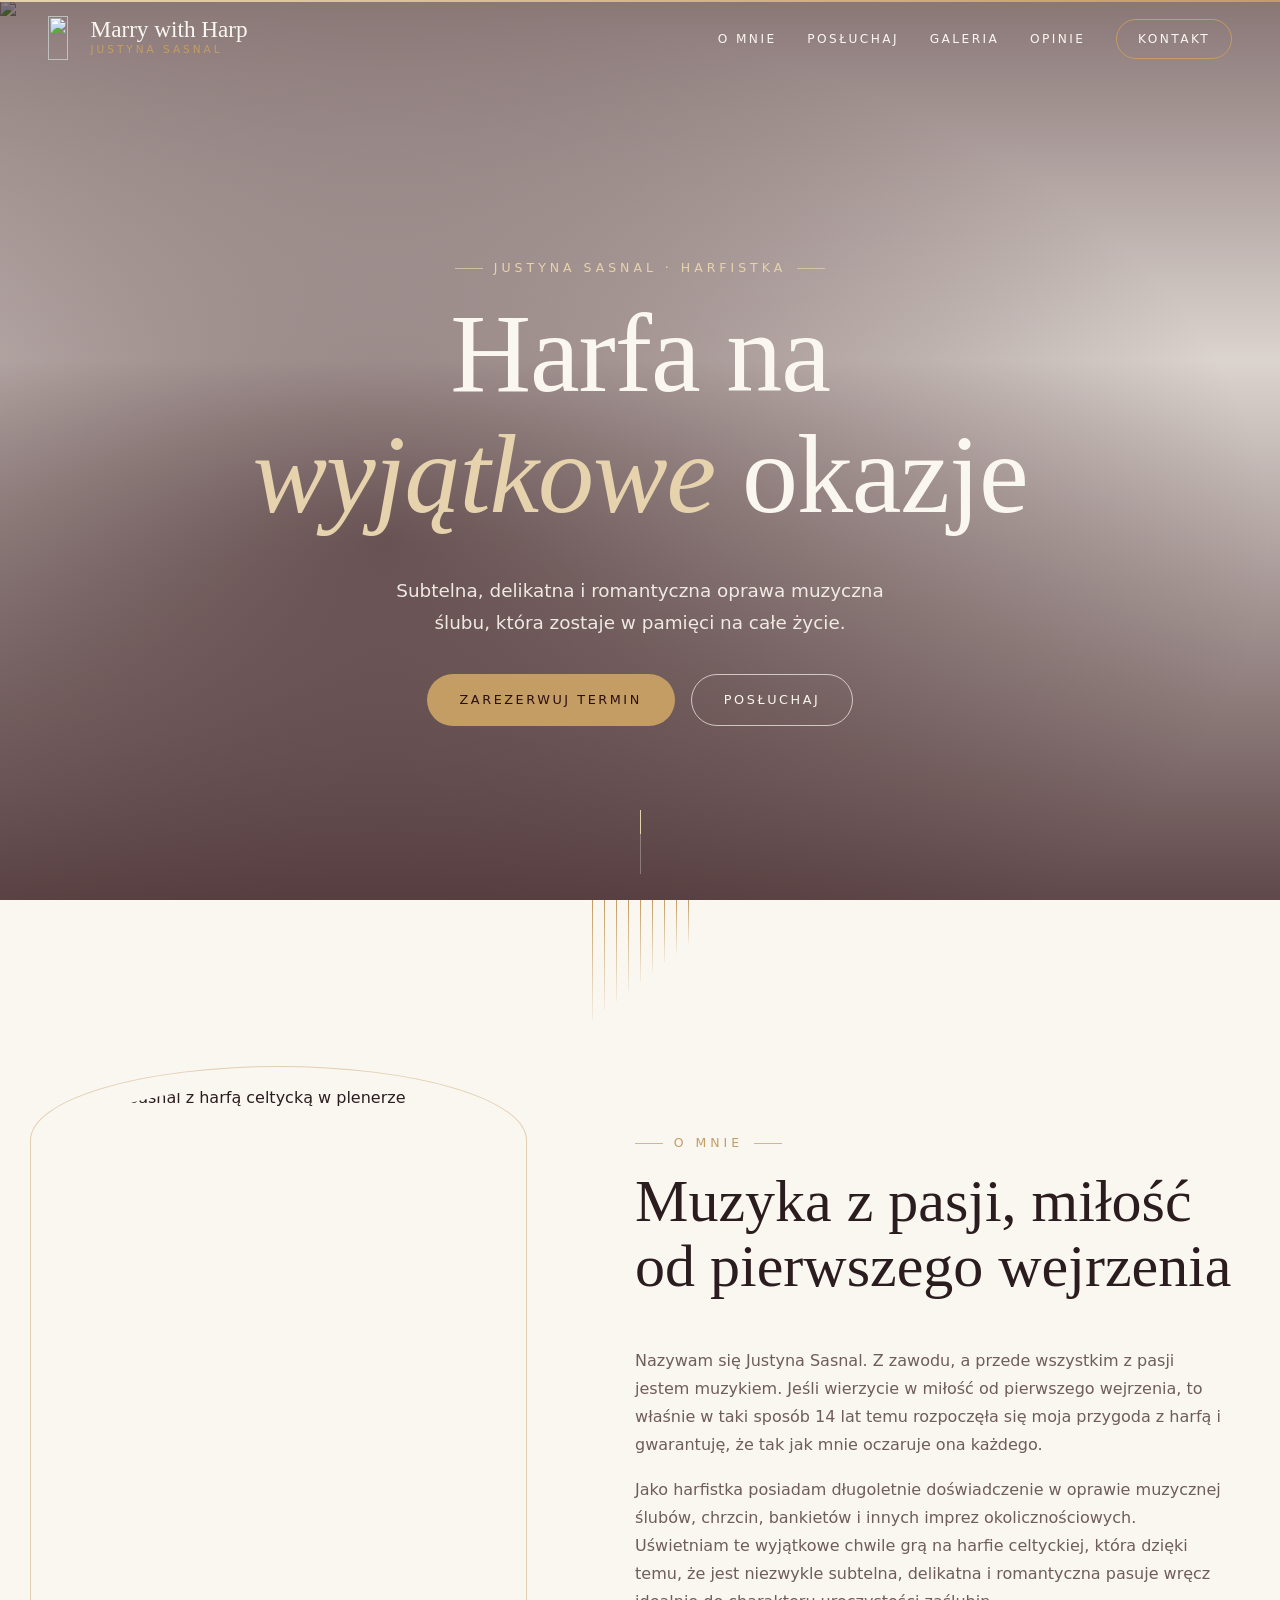
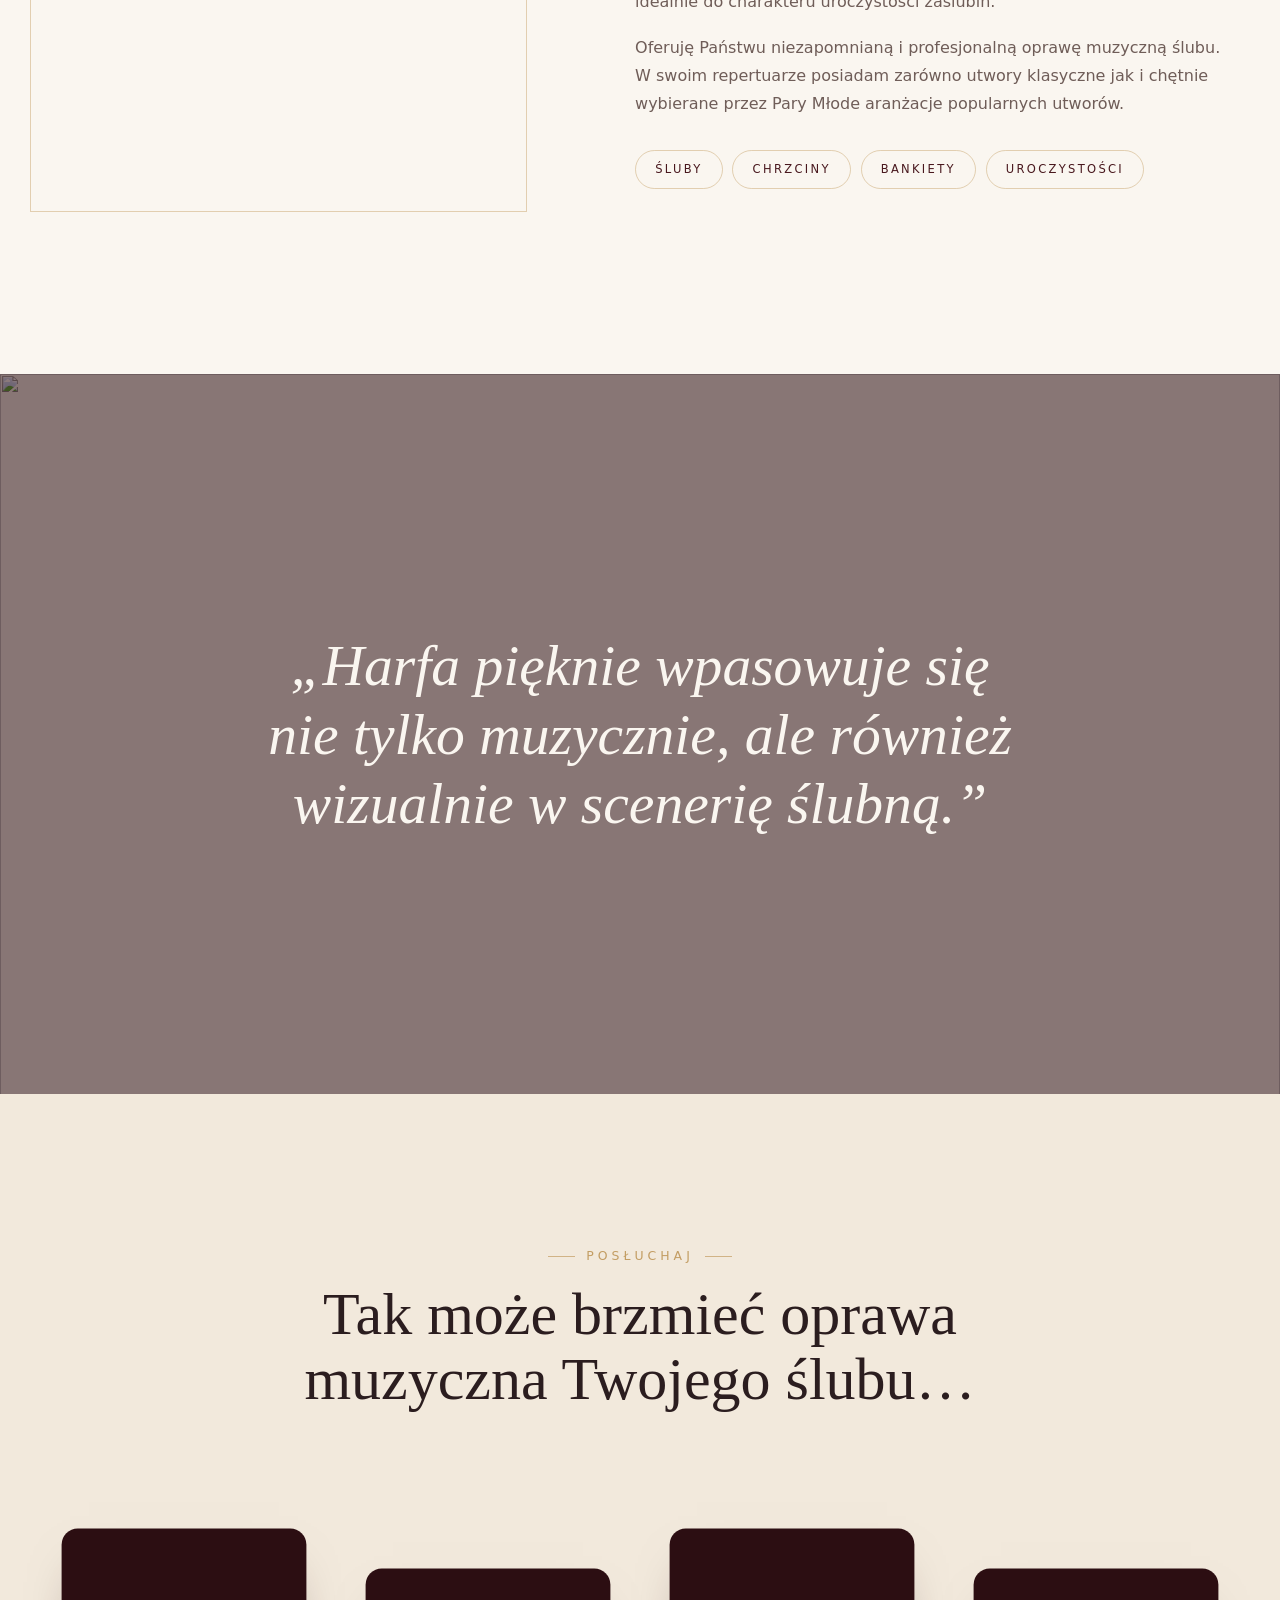
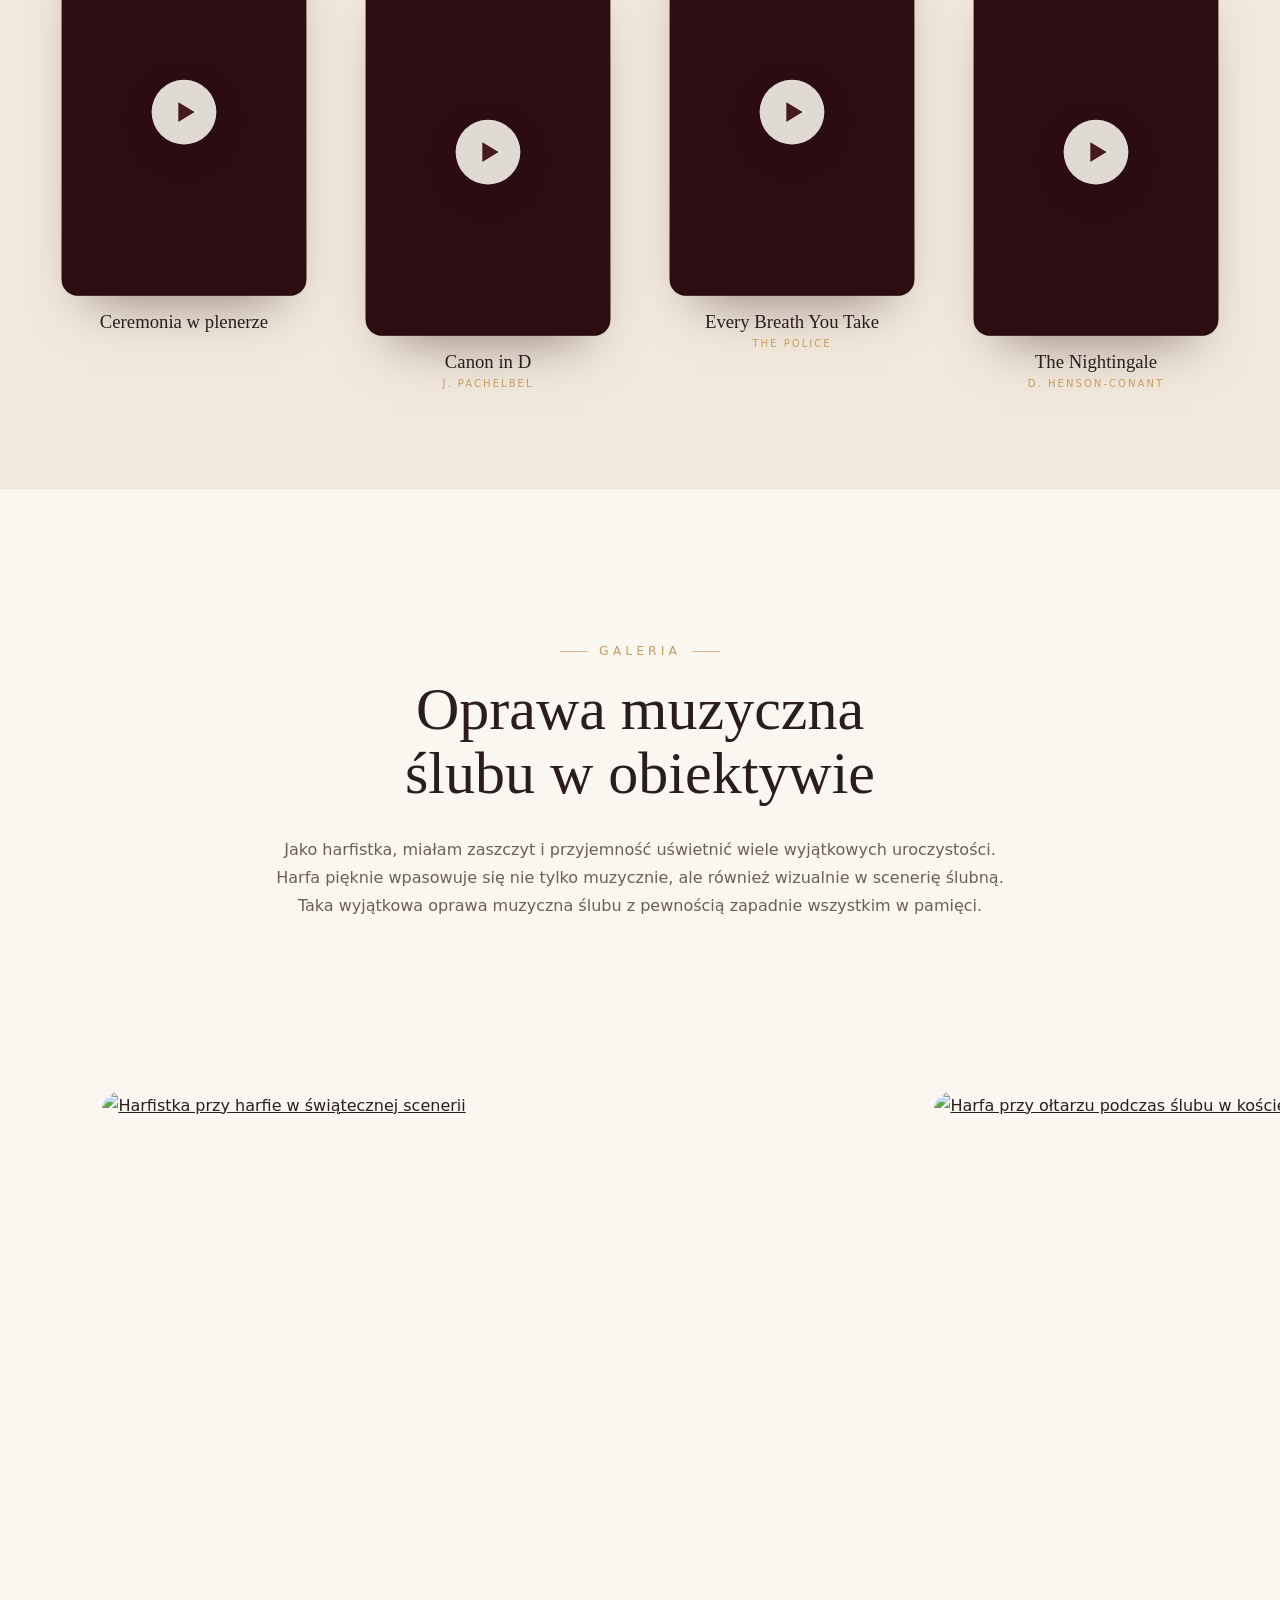
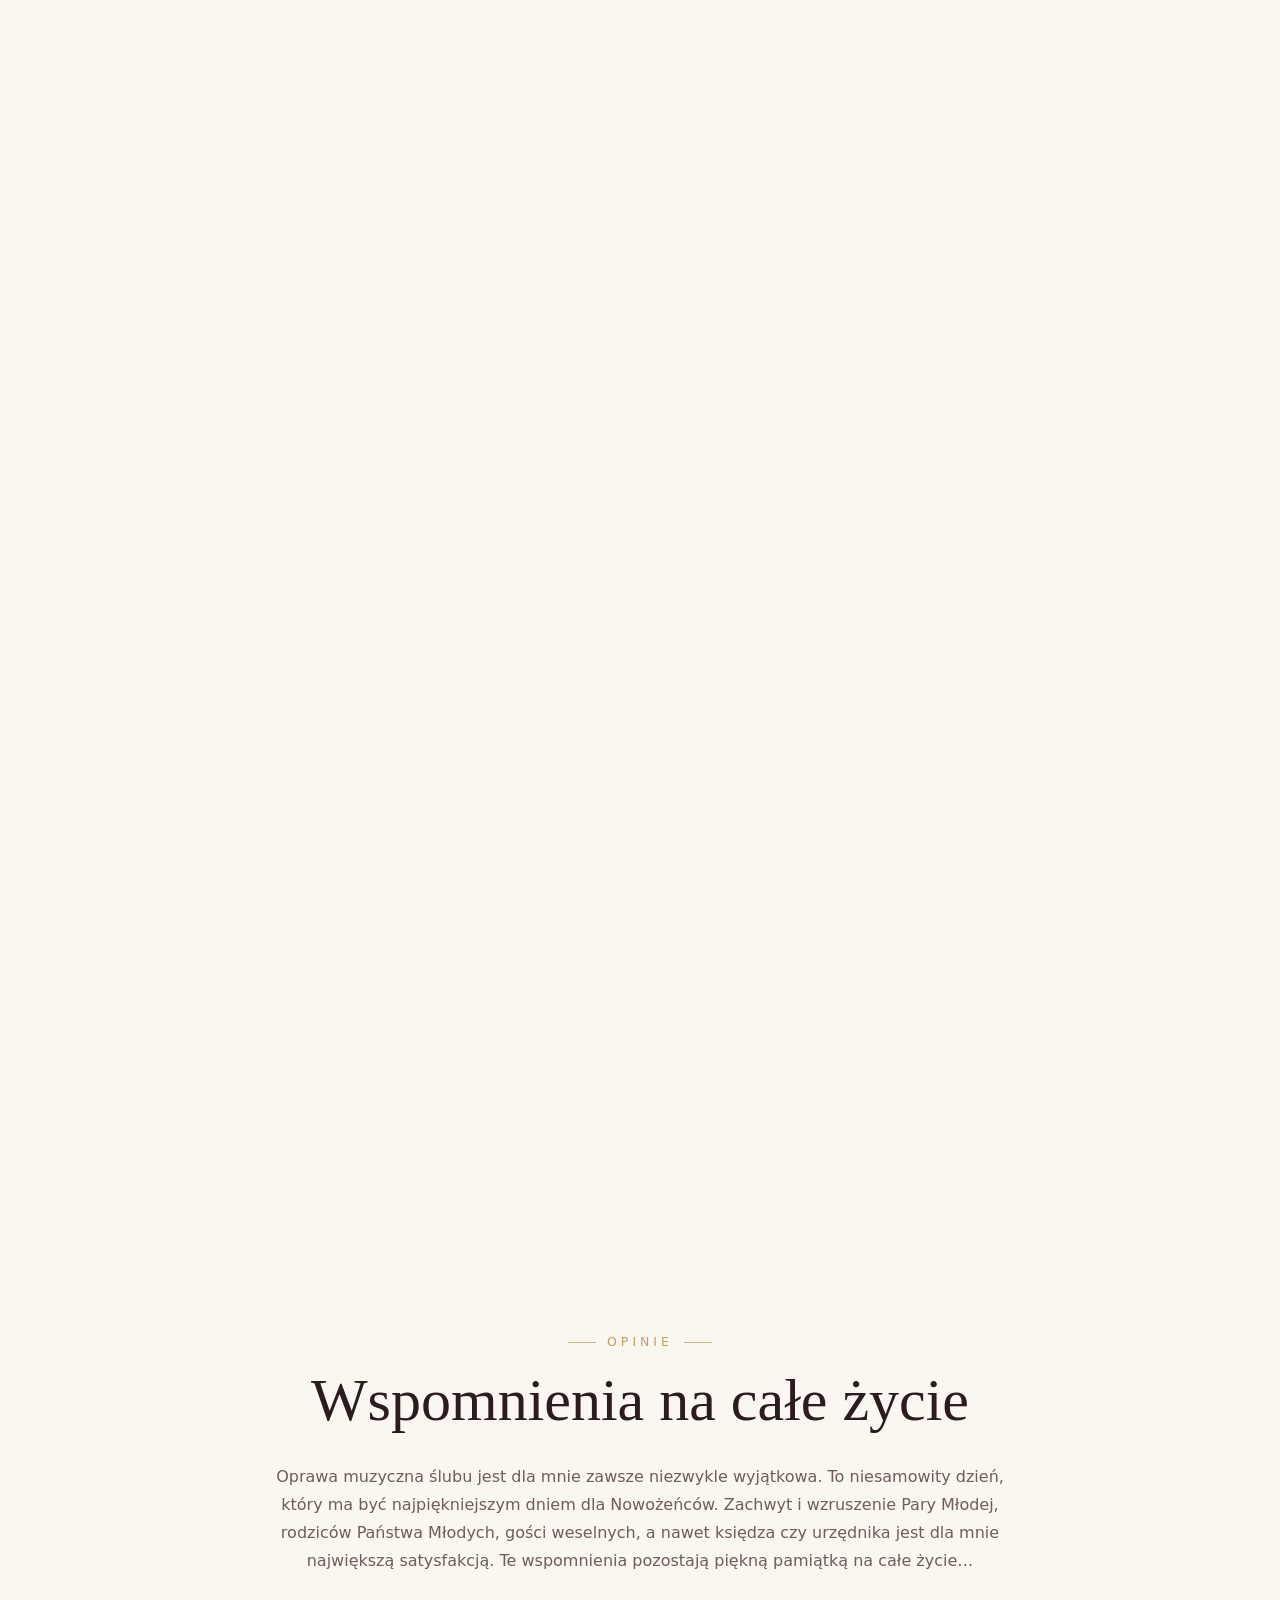
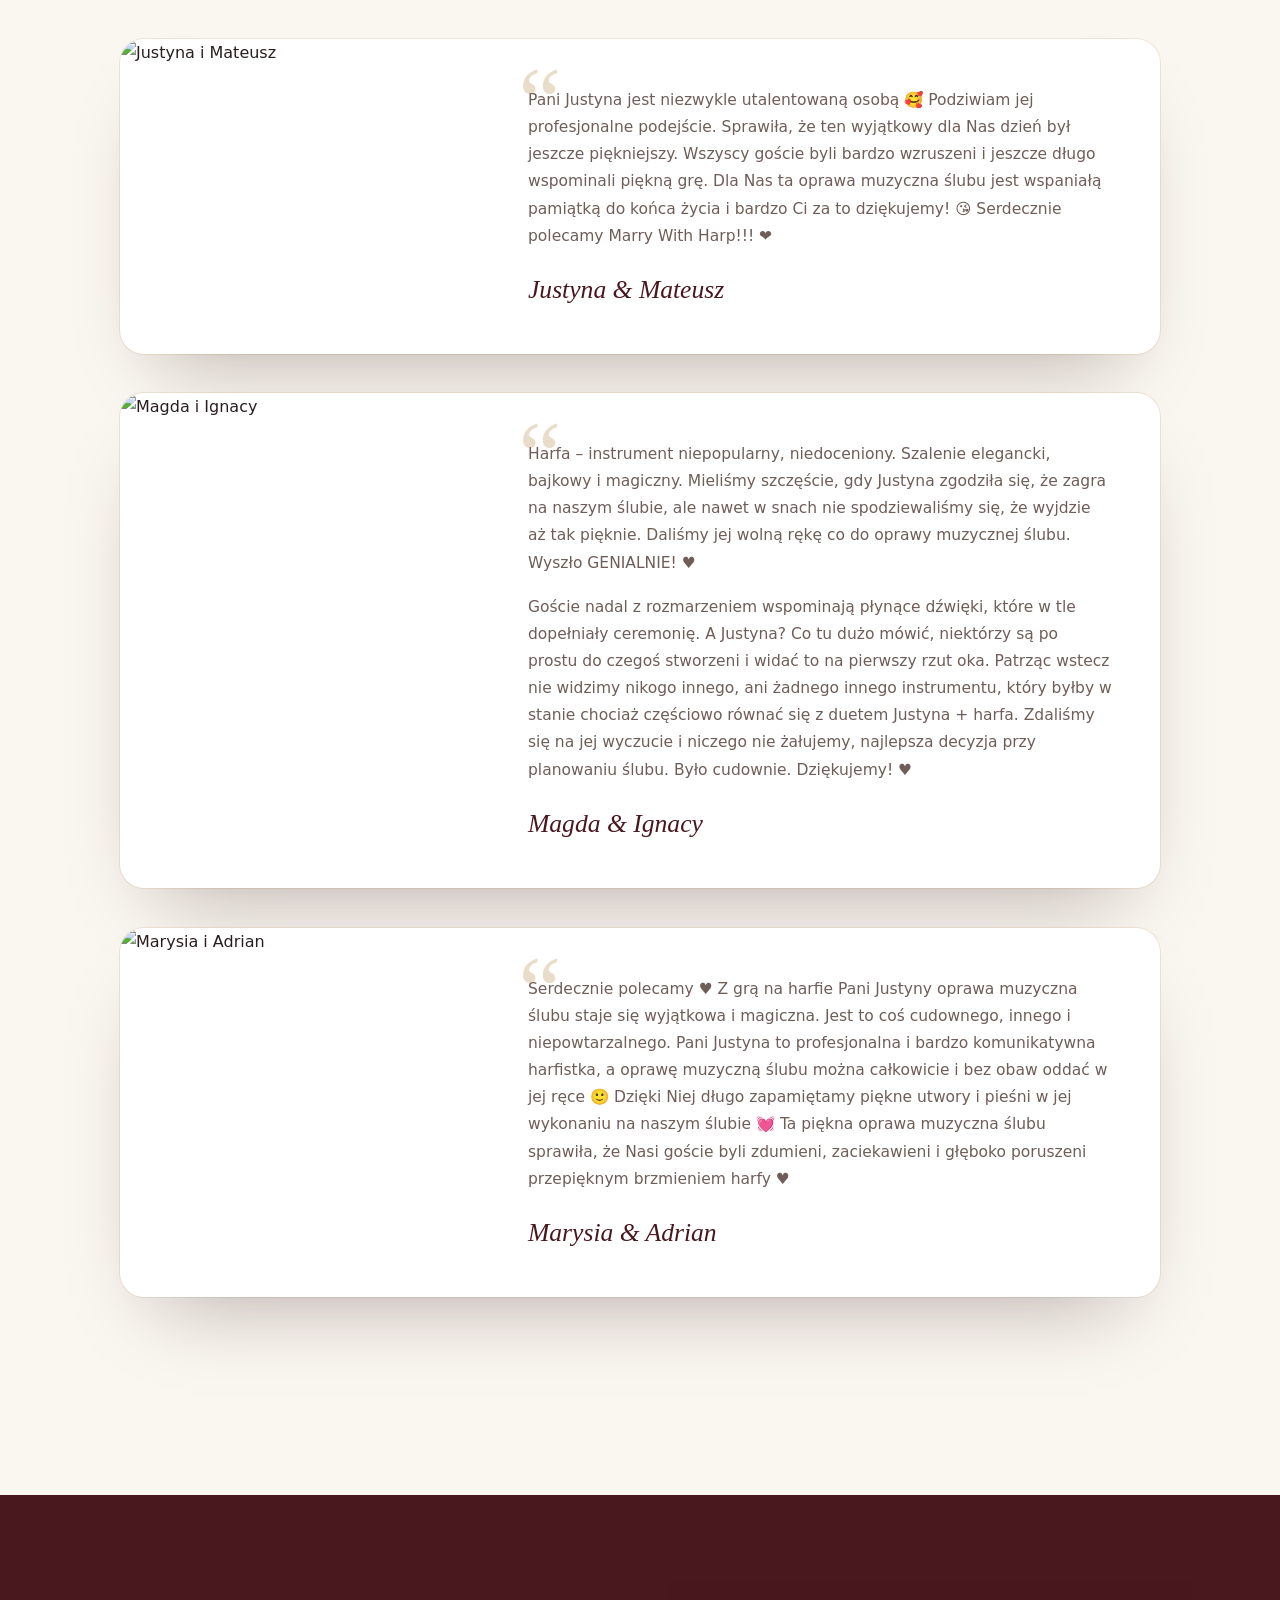
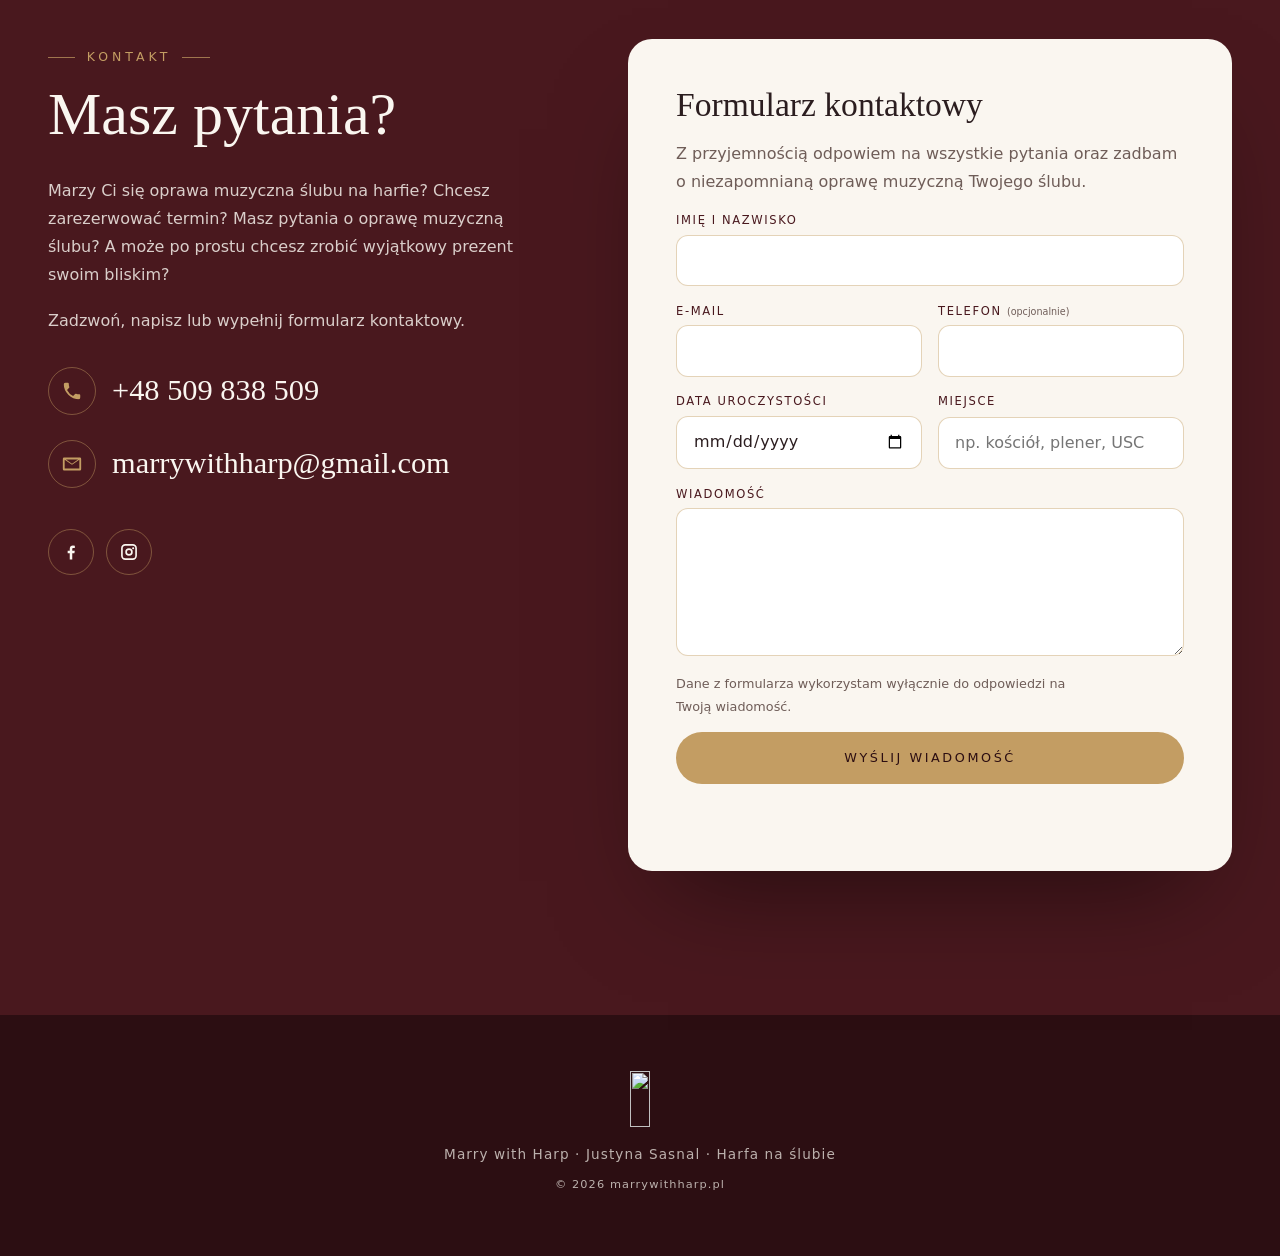
==== index.html @ 58ffd67e "Rebuild site with CSS scroll-driven animations and responsive layout" ====
<!doctype html>
<html lang="pl">
<head>
  <meta charset="utf-8">
  <meta name="viewport" content="width=device-width, initial-scale=1">
  <title>Oprawa muzyczna ślubu Kraków – Harfa na ślubie – Justyna Sasnal</title>
  <meta name="description" content="Harfa na ślubie to wyjątkowa i niezapomniana oprawa muzyczna ślubu, która zauroczy wszystkich gości i pozostanie piękną pamiątką na całe życie.">
  <link rel="canonical" href="https://marrywithharp.pl/">
  <meta name="theme-color" content="#49181e">

  <meta property="og:type" content="website">
  <meta property="og:locale" content="pl_PL">
  <meta property="og:site_name" content="Harfa na ślubie">
  <meta property="og:title" content="Oprawa muzyczna ślubu Kraków – Harfa na ślubie – Justyna Sasnal">
  <meta property="og:description" content="Harfa na ślubie to wyjątkowa i niezapomniana oprawa muzyczna ślubu, która zauroczy wszystkich gości i pozostanie piękną pamiątką na całe życie.">
  <meta property="og:url" content="https://marrywithharp.pl/">
  <meta property="og:image" content="https://marrywithharp.pl/assets/img/og-image.jpg">
  <meta property="og:image:width" content="1200">
  <meta property="og:image:height" content="630">
  <meta name="twitter:card" content="summary_large_image">

  <link rel="icon" href="assets/img/icon-32.png" sizes="32x32">
  <link rel="icon" href="assets/img/icon-192.png" sizes="192x192">
  <link rel="apple-touch-icon" href="assets/img/icon-180.png">

  <link rel="preload" href="assets/fonts/cormorant-latin.woff2" as="font" type="font/woff2" crossorigin>
  <link rel="preload" href="assets/fonts/montserrat-latin.woff2" as="font" type="font/woff2" crossorigin>
  <link rel="preload" as="image" href="assets/img/harfa-swieta-1400.webp"
        imagesrcset="assets/img/harfa-swieta-800.webp 800w, assets/img/harfa-swieta-1400.webp 1400w, assets/img/harfa-swieta-2200.webp 2200w"
        imagesizes="100vw">
  <link rel="stylesheet" href="assets/css/style.css">
  <script src="assets/js/main.js" defer></script>

  <script type="application/ld+json">
  {
    "@context": "https://schema.org",
    "@type": "EntertainmentBusiness",
    "name": "Marry with Harp – Justyna Sasnal",
    "alternateName": "Harfa na ślubie",
    "description": "Oprawa muzyczna ślubów, chrzcin, bankietów i uroczystości okolicznościowych na harfie celtyckiej.",
    "url": "https://marrywithharp.pl/",
    "image": "https://marrywithharp.pl/assets/img/og-image.jpg",
    "logo": "https://marrywithharp.pl/assets/img/icon-512.png",
    "telephone": "+48509838509",
    "email": "marrywithharp@gmail.com",
    "areaServed": "Kraków",
    "founder": { "@type": "Person", "name": "Justyna Sasnal", "jobTitle": "Harfistka" },
    "sameAs": [
      "https://www.facebook.com/justyna.sasnal/",
      "https://www.instagram.com/marrywithharp/"
    ]
  }
  </script>
</head>
<body>
  <a class="skip-link" href="#o-mnie">Przejdź do treści</a>
  <div class="scroll-progress" aria-hidden="true"></div>

  <header class="site-header">
    <a class="brand" href="#top" aria-label="Marry with Harp – strona główna">
      <img src="assets/img/logo-harfa.png" width="111" height="160" alt="">
      <span class="brand__text">
        <span class="brand__name">Marry with Harp</span>
        <span class="brand__sub">Justyna Sasnal</span>
      </span>
    </a>

    <button class="nav-toggle" type="button" popovertarget="site-nav" aria-label="Menu">
      <span></span><span></span><span></span>
    </button>

    <nav id="site-nav" class="site-nav" popover aria-label="Główna nawigacja">
      <button class="nav-close" type="button" popovertarget="site-nav" popovertargetaction="hide" aria-label="Zamknij menu">×</button>
      <ul>
        <li><a href="#o-mnie">O mnie</a></li>
        <li><a href="#posluchaj">Posłuchaj</a></li>
        <li><a href="#galeria">Galeria</a></li>
        <li><a href="#opinie">Opinie</a></li>
        <li><a class="nav-cta" href="#kontakt">Kontakt</a></li>
      </ul>
    </nav>
  </header>

  <main id="top">
    <!-- HERO -->
    <section class="hero" aria-labelledby="hero-title">
      <div class="hero__media">
        <img src="assets/img/harfa-swieta-1400.webp"
             srcset="assets/img/harfa-swieta-800.webp 800w, assets/img/harfa-swieta-1400.webp 1400w, assets/img/harfa-swieta-2200.webp 2200w"
             sizes="100vw" width="2200" height="1684" alt="Justyna Sasnal grająca na harfie" fetchpriority="high">
      </div>
      <div class="hero__content">
        <p class="eyebrow">Justyna Sasnal · harfistka</p>
        <h1 id="hero-title">Harfa na <em>wyjątkowe</em> okazje</h1>
        <p class="hero__lead">Subtelna, delikatna i romantyczna oprawa muzyczna ślubu, która zostaje w pamięci na całe życie.</p>
        <div class="hero__actions">
          <a class="btn btn--gold" href="#kontakt">Zarezerwuj termin</a>
          <a class="btn btn--ghost" href="#posluchaj">Posłuchaj</a>
        </div>
      </div>
      <a class="hero__scroll" href="#o-mnie" aria-label="Przewiń do sekcji O mnie"><span></span></a>
    </section>

    <!-- O MNIE -->
    <section id="o-mnie" class="section about" aria-labelledby="about-title">
      <div class="strings" aria-hidden="true">
        <span></span><span></span><span></span><span></span><span></span><span></span><span></span><span></span><span></span>
      </div>
      <div class="container about__grid">
        <div class="about__media">
          <figure class="about__photo">
            <img src="assets/img/justyna-harfa-plener-1000.webp"
                 srcset="assets/img/justyna-harfa-plener-600.webp 600w, assets/img/justyna-harfa-plener-1000.webp 1000w, assets/img/justyna-harfa-plener-1500.webp 1500w"
                 sizes="(min-width: 900px) 40vw, 90vw" width="1000" height="1500" loading="lazy"
                 alt="Justyna Sasnal z harfą celtycką w plenerze">
          </figure>
        </div>
        <div class="about__text">
          <p class="eyebrow reveal">O mnie</p>
          <h2 id="about-title" class="reveal">Muzyka z&nbsp;pasji, miłość od pierwszego wejrzenia</h2>
          <p class="reveal">Nazywam się Justyna Sasnal. Z zawodu, a przede wszystkim z pasji jestem muzykiem. Jeśli wierzycie w miłość od pierwszego wejrzenia, to właśnie w taki sposób 14 lat temu rozpoczęła się moja przygoda z harfą i gwarantuję, że tak jak mnie oczaruje ona każdego.</p>
          <p class="reveal">Jako harfistka posiadam długoletnie doświadczenie w oprawie muzycznej ślubów, chrzcin, bankietów i innych imprez okolicznościowych. Uświetniam te wyjątkowe chwile grą na harfie celtyckiej, która dzięki temu, że jest niezwykle subtelna, delikatna i romantyczna pasuje wręcz idealnie do charakteru uroczystości zaślubin.</p>
          <p class="reveal">Oferuję Państwu niezapomnianą i profesjonalną oprawę muzyczną ślubu. W swoim repertuarze posiadam zarówno utwory klasyczne jak i chętnie wybierane przez Pary Młode aranżacje popularnych utworów.</p>
          <ul class="occasions" aria-label="Okazje">
            <li>Śluby</li><li>Chrzciny</li><li>Bankiety</li><li>Uroczystości</li>
          </ul>
        </div>
      </div>
    </section>

    <!-- PARALLAX BAND -->
    <section class="band" aria-label="Cytat">
      <div class="band__media">
        <img src="assets/img/harfa-struny-1400.webp"
             srcset="assets/img/harfa-struny-800.webp 800w, assets/img/harfa-struny-1400.webp 1400w, assets/img/harfa-struny-2200.webp 2200w"
             sizes="100vw" width="2200" height="1469" loading="lazy" alt="">
      </div>
      <blockquote class="band__quote">
        <p>„Harfa pięknie wpasowuje się nie tylko muzycznie, ale również wizualnie w&nbsp;scenerię ślubną.”</p>
      </blockquote>
    </section>

    <!-- POSŁUCHAJ -->
    <section id="posluchaj" class="section listen" aria-labelledby="listen-title">
      <div class="container">
        <header class="section-head">
          <p class="eyebrow reveal">Posłuchaj</p>
          <h2 id="listen-title" class="reveal">Tak może brzmieć oprawa muzyczna Twojego ślubu…</h2>
        </header>
        <div class="videos">
          <figure class="video-card">
            <video controls preload="none" playsinline poster="assets/img/poster-ceremonia-341.webp" width="720" height="1280">
              <source src="assets/video/ceremonia-plener.mp4" type="video/mp4">
            </video>
            <figcaption>Ceremonia w plenerze</figcaption>
          </figure>
          <figure class="video-card">
            <video controls preload="none" playsinline poster="assets/img/poster-canon-in-d.webp" width="720" height="1080">
              <source src="assets/video/canon-in-d-pachelbel.mp4" type="video/mp4">
            </video>
            <figcaption>Canon in D <span>J. Pachelbel</span></figcaption>
          </figure>
          <figure class="video-card">
            <video controls preload="none" playsinline poster="assets/img/poster-every-breath-540.webp" width="720" height="1280">
              <source src="assets/video/every-breath-you-take.mp4" type="video/mp4">
            </video>
            <figcaption>Every Breath You Take <span>The Police</span></figcaption>
          </figure>
          <figure class="video-card">
            <video controls preload="none" playsinline poster="assets/img/poster-nightingale.webp" width="720" height="1080">
              <source src="assets/video/the-nightingale.mp4" type="video/mp4">
            </video>
            <figcaption>The Nightingale <span>D. Henson-Conant</span></figcaption>
          </figure>
        </div>
      </div>
    </section>

    <!-- GALERIA -->
    <section id="galeria" class="gallery" aria-labelledby="gallery-title">
      <header class="section-head container">
        <p class="eyebrow reveal">Galeria</p>
        <h2 id="gallery-title" class="reveal">Oprawa muzyczna ślubu w obiektywie</h2>
        <p class="reveal">Jako harfistka, miałam zaszczyt i przyjemność uświetnić wiele wyjątkowych uroczystości. Harfa pięknie wpasowuje się nie tylko muzycznie, ale również wizualnie w scenerię ślubną. Taka wyjątkowa oprawa muzyczna ślubu z pewnością zapadnie wszystkim w pamięci.</p>
      </header>
      <div class="gallery__pin">
        <div class="gallery__sticky">
          <ul class="gallery__track">
          <li><a href="assets/img/harfa-swieta-2200.webp"><img src="assets/img/harfa-swieta-800.webp" width="800" height="612" loading="lazy" alt="Harfistka przy harfie w świątecznej scenerii"></a></li>
          <li><a href="assets/img/slub-kosciol-harfa-1000.webp"><img src="assets/img/slub-kosciol-harfa-600.webp" width="600" height="901" loading="lazy" alt="Harfa przy ołtarzu podczas ślubu w kościele"></a></li>
          <li><a href="assets/img/ceremonia-kosciol-1600.webp"><img src="assets/img/ceremonia-kosciol-1100.webp" width="1100" height="732" loading="lazy" alt="Para Młoda i goście podczas ceremonii z harfą w tle"></a></li>
          <li><a href="assets/img/slub-plenerowy-ogrod-1100.webp"><img src="assets/img/slub-plenerowy-ogrod-600.webp" width="600" height="799" loading="lazy" alt="Harfistka na ślubie plenerowym w ogrodzie"></a></li>
          <li><a href="assets/img/harfistka-ceremonia-1600.webp"><img src="assets/img/harfistka-ceremonia-1100.webp" width="1100" height="733" loading="lazy" alt="Justyna Sasnal gra na harfie podczas ceremonii"></a></li>
          <li><a href="assets/img/slub-plenerowy-dwor-1100.webp"><img src="assets/img/slub-plenerowy-dwor-600.webp" width="600" height="750" loading="lazy" alt="Harfa przed dworem przygotowana do ślubu plenerowego"></a></li>
          <li><a href="assets/img/slub-cywilny-palac-1600.webp"><img src="assets/img/slub-cywilny-palac-1100.webp" width="1100" height="826" loading="lazy" alt="Harfistka w sali ślubów w pałacu"></a></li>
          </ul>
          <div class="gallery__progress" aria-hidden="true"><span></span></div>
        </div>
      </div>
    </section>

    <!-- OPINIE -->
    <section id="opinie" class="section reviews" aria-labelledby="reviews-title">
      <div class="container">
        <header class="section-head">
          <p class="eyebrow reveal">Opinie</p>
          <h2 id="reviews-title" class="reveal">Wspomnienia na całe życie</h2>
          <p class="reveal">Oprawa muzyczna ślubu jest dla mnie zawsze niezwykle wyjątkowa. To niesamowity dzień, który ma być najpiękniejszym dniem dla Nowożeńców. Zachwyt i wzruszenie Pary Młodej, rodziców Państwa Młodych, gości weselnych, a nawet księdza czy urzędnika jest dla mnie największą satysfakcją. Te wspomnienia pozostają piękną pamiątką na całe życie…</p>
        </header>

        <div class="review-stack">
          <article class="review">
            <img src="assets/img/para-justyna-mateusz-396.webp" width="396" height="285" loading="lazy" alt="Justyna i Mateusz">
            <div class="review__body">
              <blockquote>
                <p>Pani Justyna jest niezwykle utalentowaną osobą 🥰 Podziwiam jej profesjonalne podejście. Sprawiła, że ten wyjątkowy dla Nas dzień był jeszcze piękniejszy. Wszyscy goście byli bardzo wzruszeni i jeszcze długo wspominali piękną grę. Dla Nas ta oprawa muzyczna ślubu jest wspaniałą pamiątką do końca życia i bardzo Ci za to dziękujemy! 😘 Serdecznie polecamy Marry With Harp!!! ❤️</p>
              </blockquote>
              <p class="review__author">Justyna &amp; Mateusz</p>
            </div>
          </article>
          <article class="review">
            <img src="assets/img/para-magda-ignacy-800.webp" srcset="assets/img/para-magda-ignacy-400.webp 400w, assets/img/para-magda-ignacy-800.webp 800w" sizes="(min-width: 900px) 360px, 90vw" width="800" height="533" loading="lazy" alt="Magda i Ignacy">
            <div class="review__body">
              <blockquote>
                <p>Harfa – instrument niepopularny, niedoceniony. Szalenie elegancki, bajkowy i magiczny. Mieliśmy szczęście, gdy Justyna zgodziła się, że zagra na naszym ślubie, ale nawet w snach nie spodziewaliśmy się, że wyjdzie aż tak pięknie. Daliśmy jej wolną rękę co do oprawy muzycznej ślubu. Wyszło GENIALNIE! ♥️</p>
                <p>Goście nadal z rozmarzeniem wspominają płynące dźwięki, które w tle dopełniały ceremonię. A Justyna? Co tu dużo mówić, niektórzy są po prostu do czegoś stworzeni i widać to na pierwszy rzut oka. Patrząc wstecz nie widzimy nikogo innego, ani żadnego innego instrumentu, który byłby w stanie chociaż częściowo równać się z duetem Justyna + harfa. Zdaliśmy się na jej wyczucie i niczego nie żałujemy, najlepsza decyzja przy planowaniu ślubu. Było cudownie. Dziękujemy! ♥️</p>
              </blockquote>
              <p class="review__author">Magda &amp; Ignacy</p>
            </div>
          </article>
          <article class="review">
            <img src="assets/img/para-marysia-adrian-800.webp" srcset="assets/img/para-marysia-adrian-400.webp 400w, assets/img/para-marysia-adrian-800.webp 800w" sizes="(min-width: 900px) 360px, 90vw" width="800" height="533" loading="lazy" alt="Marysia i Adrian">
            <div class="review__body">
              <blockquote>
                <p>Serdecznie polecamy ♥️ Z grą na harfie Pani Justyny oprawa muzyczna ślubu staje się wyjątkowa i magiczna. Jest to coś cudownego, innego i niepowtarzalnego. Pani Justyna to profesjonalna i bardzo komunikatywna harfistka, a oprawę muzyczną ślubu można całkowicie i bez obaw oddać w jej ręce 🙂 Dzięki Niej długo zapamiętamy piękne utwory i pieśni w jej wykonaniu na naszym ślubie 💓 Ta piękna oprawa muzyczna ślubu sprawiła, że Nasi goście byli zdumieni, zaciekawieni i głęboko poruszeni przepięknym brzmieniem harfy ♥️</p>
              </blockquote>
              <p class="review__author">Marysia &amp; Adrian</p>
            </div>
          </article>
        </div>
      </div>
    </section>

    <!-- KONTAKT -->
    <section id="kontakt" class="section contact" aria-labelledby="contact-title">
      <div class="container contact__grid">
        <div class="contact__info">
          <p class="eyebrow reveal">Kontakt</p>
          <h2 id="contact-title" class="reveal">Masz pytania?</h2>
          <p class="reveal">Marzy Ci się oprawa muzyczna ślubu na harfie? Chcesz zarezerwować termin? Masz pytania o oprawę muzyczną ślubu? A może po prostu chcesz zrobić wyjątkowy prezent swoim bliskim?</p>
          <p class="reveal">Zadzwoń, napisz lub wypełnij formularz kontaktowy.</p>
          <ul class="contact__links">
            <li class="reveal">
              <a href="tel:+48509838509">
                <svg viewBox="0 0 24 24" aria-hidden="true"><path d="M6.6 10.8a15.1 15.1 0 0 0 6.6 6.6l2.2-2.2a1 1 0 0 1 1-.25 11.4 11.4 0 0 0 3.6.57 1 1 0 0 1 1 1V20a1 1 0 0 1-1 1A17 17 0 0 1 3 4a1 1 0 0 1 1-1h3.5a1 1 0 0 1 1 1c0 1.25.2 2.45.57 3.57a1 1 0 0 1-.25 1L6.6 10.8Z"/></svg>
                +48 509 838 509
              </a>
            </li>
            <li class="reveal">
              <a href="mailto:marrywithharp@gmail.com">
                <svg viewBox="0 0 24 24" aria-hidden="true"><path d="M3 5h18a1 1 0 0 1 1 1v12a1 1 0 0 1-1 1H3a1 1 0 0 1-1-1V6a1 1 0 0 1 1-1Zm1 2.3V17h16V7.3l-8 5.6-8-5.6ZM5.4 7l6.6 4.6L18.6 7H5.4Z"/></svg>
                marrywithharp@gmail.com
              </a>
            </li>
          </ul>
          <ul class="socials" aria-label="Media społecznościowe">
            <li>
              <a href="https://www.facebook.com/justyna.sasnal/" target="_blank" rel="noopener" aria-label="Facebook">
                <svg viewBox="0 0 24 24" aria-hidden="true"><path d="M13.5 21v-7.5h2.6l.4-3h-3V8.6c0-.87.25-1.46 1.5-1.46h1.6V4.46A21 21 0 0 0 14.3 4.3c-2.3 0-3.8 1.4-3.8 3.97v2.23H8v3h2.5V21h3Z"/></svg>
              </a>
            </li>
            <li>
              <a href="https://www.instagram.com/marrywithharp/" target="_blank" rel="noopener" aria-label="Instagram">
                <svg viewBox="0 0 24 24" aria-hidden="true"><path d="M7.5 2.5h9a5 5 0 0 1 5 5v9a5 5 0 0 1-5 5h-9a5 5 0 0 1-5-5v-9a5 5 0 0 1 5-5Zm0 2a3 3 0 0 0-3 3v9a3 3 0 0 0 3 3h9a3 3 0 0 0 3-3v-9a3 3 0 0 0-3-3h-9ZM12 7.5a4.5 4.5 0 1 1 0 9 4.5 4.5 0 0 1 0-9Zm0 2a2.5 2.5 0 1 0 0 5 2.5 2.5 0 0 0 0-5Zm5-3.25a1.25 1.25 0 1 1 0 2.5 1.25 1.25 0 0 1 0-2.5Z"/></svg>
              </a>
            </li>
          </ul>
        </div>

        <form class="contact-form reveal-up" action="https://formsubmit.co/marrywithharp@gmail.com" method="POST">
          <h3>Formularz kontaktowy</h3>
          <p>Z przyjemnością odpowiem na wszystkie pytania oraz zadbam o niezapomnianą oprawę muzyczną Twojego ślubu.</p>
          <input type="hidden" name="_subject" value="Nowe zapytanie ze strony marrywithharp.pl">
          <input type="hidden" name="_template" value="table">
          <input type="text" name="_honey" class="hp" tabindex="-1" autocomplete="off" aria-hidden="true">
          <div class="field">
            <label for="f-name">Imię i nazwisko</label>
            <input id="f-name" name="Imię i nazwisko" type="text" autocomplete="name" required>
          </div>
          <div class="field-row">
            <div class="field">
              <label for="f-email">E-mail</label>
              <input id="f-email" name="email" type="email" autocomplete="email" required>
            </div>
            <div class="field">
              <label for="f-phone">Telefon <small>(opcjonalnie)</small></label>
              <input id="f-phone" name="Telefon" type="tel" autocomplete="tel">
            </div>
          </div>
          <div class="field-row">
            <div class="field">
              <label for="f-date">Data uroczystości</label>
              <input id="f-date" name="Data uroczystości" type="date">
            </div>
            <div class="field">
              <label for="f-place">Miejsce</label>
              <input id="f-place" name="Miejsce" type="text" placeholder="np. kościół, plener, USC">
            </div>
          </div>
          <div class="field">
            <label for="f-msg">Wiadomość</label>
            <textarea id="f-msg" name="Wiadomość" rows="5" required></textarea>
          </div>
          <p class="form-note">Dane z formularza wykorzystam wyłącznie do odpowiedzi na Twoją wiadomość.</p>
          <button class="btn btn--gold" type="submit">Wyślij wiadomość</button>
          <p class="form-status" role="status" aria-live="polite"></p>
        </form>
      </div>
    </section>
  </main>

  <footer class="site-footer">
    <img src="assets/img/logo-harfa.png" width="111" height="160" alt="" loading="lazy">
    <p>Marry with Harp · Justyna Sasnal · Harfa na ślubie</p>
    <p><small>© <span data-year>2026</span> marrywithharp.pl</small></p>
  </footer>

  <dialog class="lightbox" aria-label="Podgląd zdjęcia">
    <form method="dialog"><button class="lightbox__close" aria-label="Zamknij">×</button></form>
    <img alt="">
  </dialog>
</body>
</html>
---- assets/css/style.css ----
/* =========================================================
   Marry with Harp – Justyna Sasnal
   Progressive enhancement:
   1. Base layer: complete, static, responsive layout (every browser).
   2. @supports (animation-timeline: view()) + no reduced-motion:
      CSS scroll-driven animations on top.
   ========================================================= */

/* ---------- Fonts (self-hosted, latin + latin-ext) ---------- */
@font-face {
  font-family: "Cormorant Garamond";
  font-style: normal;
  font-weight: 300 700;
  font-display: swap;
  src: url(../fonts/cormorant-latin-ext.woff2) format("woff2");
  unicode-range: U+0100-02BA, U+02BD-02C5, U+02C7-02CC, U+02CE-02D7, U+02DD-02FF, U+0304, U+0308, U+0329, U+1D00-1DBF, U+1E00-1E9F, U+1EF2-1EFF, U+2020, U+20A0-20AB, U+20AD-20C4, U+2113, U+2C60-2C7F, U+A720-A7FF;
}
@font-face {
  font-family: "Cormorant Garamond";
  font-style: normal;
  font-weight: 300 700;
  font-display: swap;
  src: url(../fonts/cormorant-latin.woff2) format("woff2");
  unicode-range: U+0000-00FF, U+0131, U+0152-0153, U+02BB-02BC, U+02C6, U+02DA, U+02DC, U+0304, U+0308, U+0329, U+2000-206F, U+20AC, U+2122, U+2191, U+2193, U+2212, U+2215, U+FEFF, U+FFFD;
}
@font-face {
  font-family: "Cormorant Garamond";
  font-style: italic;
  font-weight: 300 700;
  font-display: swap;
  src: url(../fonts/cormorant-italic-latin-ext.woff2) format("woff2");
  unicode-range: U+0100-02BA, U+02BD-02C5, U+02C7-02CC, U+02CE-02D7, U+02DD-02FF, U+0304, U+0308, U+0329, U+1D00-1DBF, U+1E00-1E9F, U+1EF2-1EFF, U+2020, U+20A0-20AB, U+20AD-20C4, U+2113, U+2C60-2C7F, U+A720-A7FF;
}
@font-face {
  font-family: "Cormorant Garamond";
  font-style: italic;
  font-weight: 300 700;
  font-display: swap;
  src: url(../fonts/cormorant-italic-latin.woff2) format("woff2");
  unicode-range: U+0000-00FF, U+0131, U+0152-0153, U+02BB-02BC, U+02C6, U+02DA, U+02DC, U+0304, U+0308, U+0329, U+2000-206F, U+20AC, U+2122, U+2191, U+2193, U+2212, U+2215, U+FEFF, U+FFFD;
}
@font-face {
  font-family: "Montserrat";
  font-style: normal;
  font-weight: 300 600;
  font-display: swap;
  src: url(../fonts/montserrat-latin-ext.woff2) format("woff2");
  unicode-range: U+0100-02BA, U+02BD-02C5, U+02C7-02CC, U+02CE-02D7, U+02DD-02FF, U+0304, U+0308, U+0329, U+1D00-1DBF, U+1E00-1E9F, U+1EF2-1EFF, U+2020, U+20A0-20AB, U+20AD-20C4, U+2113, U+2C60-2C7F, U+A720-A7FF;
}
@font-face {
  font-family: "Montserrat";
  font-style: normal;
  font-weight: 300 600;
  font-display: swap;
  src: url(../fonts/montserrat-latin.woff2) format("woff2");
  unicode-range: U+0000-00FF, U+0131, U+0152-0153, U+02BB-02BC, U+02C6, U+02DA, U+02DC, U+0304, U+0308, U+0329, U+2000-206F, U+20AC, U+2122, U+2191, U+2193, U+2212, U+2215, U+FEFF, U+FFFD;
}

/* ---------- Tokens ---------- */
:root {
  --wine: #49181e;
  --wine-deep: #2c0e12;
  --gold: #c39d63;
  --gold-soft: #e6d3ad;
  --cream: #faf6f0;
  --paper: #f2e9dc;
  --ink: #2b1d1f;
  --muted: #6f5d58;
  --line: color-mix(in srgb, var(--gold) 45%, transparent);

  --serif: "Cormorant Garamond", Georgia, "Times New Roman", serif;
  --sans: "Montserrat", system-ui, -apple-system, "Segoe UI", sans-serif;

  --header-h: 76px;
  --container: 1200px;
  --gutter: clamp(1.25rem, 5vw, 3rem);
  --radius: 18px;
  --ease: cubic-bezier(.2, .7, .2, 1);
}

/* ---------- Base ---------- */
*, *::before, *::after { box-sizing: border-box; }
html {
  scroll-padding-top: var(--header-h);
  -webkit-text-size-adjust: 100%;
  text-size-adjust: 100%;
}
body {
  margin: 0;
  font: 400 1rem/1.75 var(--sans);
  color: var(--ink);
  background: var(--cream);
  overflow-x: clip;
  -webkit-font-smoothing: antialiased;
}
img, video { display: block; max-width: 100%; height: auto; }
a { color: inherit; }
h1, h2, h3 {
  font-family: var(--serif);
  font-weight: 500;
  line-height: 1.08;
  margin: 0 0 .5em;
  text-wrap: balance;
}
h1 { font-size: clamp(3rem, 9vw, 7rem); letter-spacing: -.01em; }
h2 { font-size: clamp(2.2rem, 5vw, 3.75rem); }
h3 { font-size: clamp(1.6rem, 3vw, 2.1rem); }
em { font-style: italic; color: var(--gold); }
p { margin: 0 0 1.1em; text-wrap: pretty; }

.container {
  width: min(100% - 2 * var(--gutter), var(--container));
  margin-inline: auto;
}
.section { padding-block: clamp(5rem, 12vw, 9rem); position: relative; }
.section-head { max-width: 760px; margin: 0 auto clamp(2.5rem, 6vw, 4rem); text-align: center; }
.section-head p:last-child { color: var(--muted); }

.eyebrow {
  font: 500 .78rem/1.2 var(--sans);
  letter-spacing: .32em;
  text-transform: uppercase;
  color: var(--gold);
  margin-bottom: 1.1rem;
  display: inline-flex;
  align-items: center;
  gap: .9em;
}
.eyebrow::before, .eyebrow::after {
  content: "";
  width: 2.2em;
  height: 1px;
  background: currentColor;
  opacity: .7;
}

.skip-link {
  position: absolute; left: 1rem; top: -4rem; z-index: 100;
  background: var(--wine); color: var(--cream); padding: .6rem 1rem; border-radius: 8px;
}
.skip-link:focus { top: 1rem; }

:focus-visible { outline: 2px solid var(--gold); outline-offset: 3px; }

@media (max-width: 480px) {
  .eyebrow { letter-spacing: .2em; font-size: .7rem; }
  .eyebrow::before, .eyebrow::after { width: 1.4em; }
}

/* ---------- Buttons ---------- */
.btn {
  display: inline-flex; align-items: center; justify-content: center;
  min-height: 52px; padding: .9rem 2rem;
  font: 500 .8rem/1 var(--sans); letter-spacing: .2em; text-transform: uppercase;
  text-decoration: none; border-radius: 999px; border: 1px solid transparent;
  cursor: pointer;
  transition: background-color .3s var(--ease), color .3s var(--ease), border-color .3s var(--ease), transform .3s var(--ease);
}
.btn:hover { transform: translateY(-2px); }
.btn--gold { background: var(--gold); color: var(--wine-deep); }
.btn--gold:hover { background: var(--gold-soft); }
.btn--ghost { border-color: color-mix(in srgb, var(--cream) 70%, transparent); color: var(--cream); }
.btn--ghost:hover { background: var(--cream); color: var(--wine); }

/* ---------- Header ---------- */
.scroll-progress { display: none; }

.site-header {
  position: fixed; inset: 0 0 auto; z-index: 50;
  height: var(--header-h);
  display: flex; align-items: center; justify-content: space-between; gap: 1rem;
  padding-inline: var(--gutter);
  color: var(--ink);
  background: color-mix(in srgb, var(--cream) 94%, transparent);
  box-shadow: 0 1px 0 color-mix(in srgb, var(--gold) 30%, transparent);
  backdrop-filter: blur(12px);
  -webkit-backdrop-filter: blur(12px);
}
.brand { display: flex; align-items: center; gap: .75rem; text-decoration: none; }
.brand img { width: auto; height: 44px; }
.brand__text { display: grid; line-height: 1.1; }
.brand__name { font: 500 1.45rem/1 var(--serif); }
.brand__sub { font: 400 .66rem/1.6 var(--sans); letter-spacing: .28em; text-transform: uppercase; color: var(--gold); }

.site-nav ul { list-style: none; margin: 0; padding: 0; display: flex; align-items: center; gap: clamp(1rem, 2.4vw, 2.2rem); }
.site-nav a {
  font: 500 .76rem/1 var(--sans); letter-spacing: .2em; text-transform: uppercase;
  text-decoration: none; padding-block: .5rem; position: relative;
}
.site-nav a:not(.nav-cta)::after {
  content: ""; position: absolute; left: 0; right: 0; bottom: 0; height: 1px;
  background: var(--gold); scale: 0 1; transform-origin: left;
  transition: scale .35s var(--ease);
}
.site-nav a:hover::after { scale: 1 1; }
.site-nav .nav-cta { border: 1px solid var(--gold); border-radius: 999px; padding: .75rem 1.3rem; }
.site-nav .nav-cta:hover { background: var(--gold); color: var(--wine-deep); }
/* Chrome 140+: highlights the nav link of the section currently in view */
.site-nav ul { scroll-target-group: auto; }
.site-nav a:target-current { color: var(--gold); }
.site-nav a:target-current::after { scale: 1 1; }

.nav-toggle, .nav-close { display: none; }

@media (min-width: 861px) {
  /* popover is only a mobile concern – on desktop the nav is always rendered inline */
  .site-nav {
    display: block; position: static; inset: auto; margin: 0; padding: 0;
    border: 0; background: none; color: inherit; overflow: visible;
    width: auto; height: auto;
  }
}

@media (max-width: 860px) {
  :root { --header-h: 64px; }
  .brand img { height: 38px; }
  .brand__name { font-size: 1.25rem; }

  .nav-toggle {
    display: grid; place-content: center; gap: 6px;
    width: 46px; height: 46px; padding: 0; border: 0; background: none; color: inherit; cursor: pointer;
  }
  .nav-toggle span { display: block; width: 26px; height: 1.5px; background: currentColor; }
  .nav-toggle span:nth-child(2) { width: 18px; justify-self: end; }

  .site-nav {
    position: fixed; inset: 0; width: 100%; height: 100dvh; max-width: none; max-height: none;
    margin: 0; padding: calc(var(--header-h) + 2rem) var(--gutter) 2rem;
    border: 0; background: var(--wine); color: var(--cream);
    opacity: 0; translate: 0 -2rem;
    transition: opacity .35s var(--ease), translate .35s var(--ease), overlay .35s allow-discrete, display .35s allow-discrete;
  }
  .site-nav:popover-open { opacity: 1; translate: 0 0; }
  @starting-style { .site-nav:popover-open { opacity: 0; translate: 0 -2rem; } }
  .site-nav::backdrop { background: transparent; }
  .site-nav ul { flex-direction: column; align-items: flex-start; gap: 1.4rem; }
  .site-nav a { font: 500 2.4rem/1.1 var(--serif); letter-spacing: 0; text-transform: none; }
  .site-nav .nav-cta { margin-top: 1rem; font: 500 .85rem/1 var(--sans); letter-spacing: .2em; text-transform: uppercase; padding: 1rem 1.6rem; }
  .nav-close {
    display: block; position: absolute; top: calc((var(--header-h) - 46px) / 2); right: var(--gutter);
    width: 46px; height: 46px; padding: 0; border: 0; background: none; color: var(--cream);
    font: 300 2.4rem/1 var(--sans); cursor: pointer;
  }
}

/* ---------- Hero ---------- */
.hero {
  position: relative;
  min-height: max(100svh, 560px);
  display: grid; place-items: center;
  color: var(--cream);
  overflow: clip;
  isolation: isolate;
}
.hero__media { position: absolute; inset: 0; z-index: -1; }
.hero__media img { width: 100%; height: 100%; object-fit: cover; object-position: 62% 30%; }
.hero__media::after {
  content: ""; position: absolute; inset: 0;
  background:
    radial-gradient(ellipse at 30% 60%, rgb(44 14 18 / .55), transparent 70%),
    linear-gradient(180deg, rgb(44 14 18 / .55) 0%, rgb(44 14 18 / .15) 40%, rgb(44 14 18 / .75) 100%);
}
.hero__content {
  width: min(100% - 2 * var(--gutter), 960px);
  padding-top: var(--header-h);
  text-align: center;
}
.hero__content .eyebrow { color: var(--gold-soft); }
.hero h1 { margin-bottom: .35em; }
.hero h1 em { color: var(--gold-soft); }
.hero__lead { max-width: 34rem; margin: 0 auto 2.2rem; font-size: clamp(1rem, 1.6vw, 1.15rem); opacity: .92; }
.hero__actions { display: flex; flex-wrap: wrap; justify-content: center; gap: 1rem; }

.hero__scroll {
  position: absolute; bottom: 1.6rem; left: 50%; translate: -50% 0;
  width: 1px; height: 64px; background: rgb(250 246 240 / .3); overflow: hidden;
}
.hero__scroll span {
  position: absolute; left: 0; top: 0; width: 1px; height: 24px; background: var(--gold-soft);
}

/* ---------- Harp strings ornament ---------- */
.strings {
  display: flex; justify-content: center; align-items: flex-start; gap: 11px;
  height: 120px; margin: calc(-1 * clamp(5rem, 12vw, 9rem)) auto clamp(2.5rem, 6vw, 4rem);
}
.strings span {
  width: 1px; background: linear-gradient(var(--gold), color-mix(in srgb, var(--gold) 10%, transparent));
  transform-origin: top;
}
.strings span:nth-child(1) { height: 100%; }
.strings span:nth-child(2) { height: 92%; }
.strings span:nth-child(3) { height: 84%; }
.strings span:nth-child(4) { height: 76%; }
.strings span:nth-child(5) { height: 68%; }
.strings span:nth-child(6) { height: 60%; }
.strings span:nth-child(7) { height: 52%; }
.strings span:nth-child(8) { height: 44%; }
.strings span:nth-child(9) { height: 36%; }

/* ---------- About ---------- */
.about__grid {
  display: grid; grid-template-columns: minmax(0, 5fr) minmax(0, 6fr);
  gap: clamp(2.5rem, 7vw, 6rem); align-items: center;
}
.about__media { position: relative; }
.about__media::before {
  /* gold arch outline, offset behind the photo */
  content: ""; position: absolute; inset: -18px 18px 18px -18px;
  border: 1px solid var(--line); border-radius: 999px 999px 0 0 / 40% 40% 0 0;
}
.about__photo {
  margin: 0; position: relative; overflow: hidden;
  border-radius: 999px 999px 0 0 / 40% 40% 0 0;
  aspect-ratio: 2 / 3;
}
.about__photo img { width: 100%; height: 100%; object-fit: cover; }
.about__text h2 { margin-bottom: .8em; }
.about__text p:not(.eyebrow) { color: var(--muted); }

.occasions { list-style: none; padding: 0; margin: 2rem 0 0; display: flex; flex-wrap: wrap; gap: .6rem; }
.occasions li {
  font: 500 .72rem/1 var(--sans); letter-spacing: .2em; text-transform: uppercase;
  padding: .8rem 1.2rem; border: 1px solid var(--line); border-radius: 999px; color: var(--wine);
}

@media (max-width: 860px) {
  .about__grid { grid-template-columns: 1fr; }
  .about__media { width: min(100%, 420px); margin-inline: auto; }
  .about__text { text-align: center; }
  .occasions { justify-content: center; }
}

/* ---------- Quote band ---------- */
.band {
  position: relative; min-height: clamp(420px, 80vh, 760px);
  display: grid; place-items: center; overflow: clip; isolation: isolate;
  color: var(--cream); text-align: center;
}
.band__media { position: absolute; inset: 0; z-index: -1; }
.band__media img { width: 100%; height: 100%; object-fit: cover; }
.band__media::after { content: ""; position: absolute; inset: 0; background: rgb(44 14 18 / .55); }
.band__quote { margin: 0; width: min(100% - 2 * var(--gutter), 900px); }
.band__quote p {
  font: italic 400 clamp(1.9rem, 4.6vw, 3.6rem)/1.2 var(--serif);
  margin: 0; text-wrap: balance;
}

/* ---------- Listen / videos ---------- */
.listen { background: var(--paper); }
.videos { display: grid; grid-template-columns: repeat(4, minmax(0, 1fr)); gap: clamp(1rem, 2.5vw, 2rem); }
.video-card { margin: 0; position: relative; }
.video-play {
  position: absolute; inset: 0 0 auto; aspect-ratio: 2 / 3;
  border: 0; padding: 0; cursor: pointer; border-radius: var(--radius);
  background: linear-gradient(180deg, transparent 55%, rgb(44 14 18 / .45));
}
.video-play::before {
  content: ""; position: absolute; left: 50%; top: 50%; translate: -50% -50%;
  width: 72px; height: 72px; border-radius: 50%;
  background: color-mix(in srgb, var(--cream) 88%, transparent);
  box-shadow: 0 10px 30px rgb(44 14 18 / .35);
  transition: scale .35s var(--ease), background-color .35s var(--ease);
}
.video-play::after {
  content: ""; position: absolute; left: 50%; top: 50%; translate: -35% -50%;
  border-style: solid; border-width: 11px 0 11px 18px;
  border-color: transparent transparent transparent var(--wine);
}
.video-play:hover::before { scale: 1.1; background: var(--gold-soft); }
.video-card video {
  width: 100%; aspect-ratio: 2 / 3; object-fit: cover;
  border-radius: var(--radius); background: var(--wine-deep);
  box-shadow: 0 30px 60px -30px rgb(44 14 18 / .55);
}
.video-card figcaption {
  margin-top: 1rem; text-align: center;
  font: 500 1.3rem/1.25 var(--serif);
}
.video-card figcaption span {
  display: block; margin-top: .25rem;
  font: 400 .7rem/1.4 var(--sans); letter-spacing: .2em; text-transform: uppercase; color: var(--gold);
}

@media (max-width: 1000px) {
  .videos { grid-template-columns: repeat(2, minmax(0, 1fr)); }
}
@media (max-width: 640px) {
  /* swipeable carousel on phones */
  .videos {
    display: flex; gap: 1rem; overflow-x: auto; overscroll-behavior-x: contain;
    scroll-snap-type: x mandatory; scrollbar-width: none;
    margin-inline: calc(-1 * var(--gutter)); padding: 1rem var(--gutter) 1.5rem;
    scroll-padding-inline: var(--gutter);
  }
  .videos::-webkit-scrollbar { display: none; }
  .video-card { flex: 0 0 74vw; scroll-snap-align: center; }
}

/* ---------- Gallery ---------- */
.gallery { padding-top: clamp(5rem, 12vw, 9rem); background: var(--cream); }
.gallery .section-head { margin-bottom: clamp(1.5rem, 4vw, 2.5rem); }

/* base (no scroll-timeline support): native horizontal scroll-snap */
.gallery__track {
  list-style: none; margin: 0; padding: 1rem var(--gutter) 2rem;
  display: flex; gap: clamp(1rem, 2.5vw, 2rem);
  overflow-x: auto; scroll-snap-type: x mandatory; scroll-padding-inline: var(--gutter);
}
.gallery__track li { flex: none; scroll-snap-align: center; }
.gallery__track a { display: block; border-radius: var(--radius); overflow: hidden; cursor: zoom-in; }
.gallery__track img {
  height: min(62svh, 560px); width: auto; max-width: none;
  transition: scale .6s var(--ease);
}
.gallery__track a:hover img { scale: 1.04; }
.gallery__progress { display: none; }

@media (max-width: 640px) {
  .gallery__track img { height: 52svh; }
}

/* ---------- Reviews ---------- */
.reviews { background: var(--cream); }
.review-stack { display: grid; gap: clamp(1.5rem, 4vw, 2.5rem); max-width: 1040px; margin-inline: auto; }
.review {
  display: grid; grid-template-columns: minmax(0, 360px) minmax(0, 1fr);
  background: #fff; border-radius: calc(var(--radius) + 6px); overflow: hidden;
  box-shadow: 0 40px 80px -40px rgb(44 14 18 / .35), 0 0 0 1px color-mix(in srgb, var(--gold) 20%, transparent);
  transform-origin: center top;
}
.review > img { width: 100%; height: 100%; object-fit: cover; min-height: 260px; }
.review__body { padding: clamp(1.75rem, 4vw, 3rem); display: flex; flex-direction: column; justify-content: center; }
.review blockquote { margin: 0; position: relative; }
.review blockquote::before {
  content: "“"; position: absolute; top: -.35em; left: -.1em;
  font: 400 6rem/1 var(--serif); color: var(--gold); opacity: .35;
}
.review blockquote p { color: var(--muted); font-size: .97rem; }
.review__author {
  margin: .5rem 0 0; font: italic 500 1.6rem/1.2 var(--serif); color: var(--wine);
}

@media (max-width: 860px) {
  .review { grid-template-columns: 1fr; }
  .review > img { aspect-ratio: 3 / 2; height: auto; min-height: 0; }
}

/* ---------- Contact ---------- */
.contact { background: var(--wine); color: var(--cream); }
.contact .eyebrow { color: var(--gold); }
.contact__grid { display: grid; grid-template-columns: minmax(0, 5fr) minmax(0, 6fr); gap: clamp(2.5rem, 6vw, 5rem); align-items: start; }
.contact__info p:not(.eyebrow) { color: color-mix(in srgb, var(--cream) 82%, transparent); }
.contact__links { list-style: none; padding: 0; margin: 2rem 0; display: grid; gap: 1rem; }
.contact__links a {
  display: inline-flex; align-items: center; gap: 1rem;
  font: 500 clamp(1.4rem, 2.6vw, 1.9rem)/1.2 var(--serif); text-decoration: none;
  overflow-wrap: anywhere;
}
.contact__links svg {
  flex: none; width: 48px; height: 48px; padding: 12px; border-radius: 50%;
  border: 1px solid var(--line); fill: var(--gold);
  transition: background-color .3s var(--ease), fill .3s var(--ease);
}
.contact__links a:hover svg { background: var(--gold); fill: var(--wine-deep); }

.socials { list-style: none; padding: 0; margin: 0; display: flex; gap: .75rem; }
.socials a {
  display: grid; place-items: center; width: 46px; height: 46px; border-radius: 50%;
  border: 1px solid var(--line); transition: background-color .3s var(--ease);
}
.socials svg { width: 20px; height: 20px; fill: var(--cream); }
.socials a:hover { background: var(--gold); }

.contact-form {
  background: var(--cream); color: var(--ink);
  border-radius: calc(var(--radius) + 6px);
  padding: clamp(1.75rem, 4vw, 3rem);
  box-shadow: 0 50px 100px -40px rgb(0 0 0 / .5);
}
.contact-form > p { color: var(--muted); }
.field { display: grid; gap: .4rem; margin-bottom: 1.1rem; }
.field-row { display: grid; grid-template-columns: 1fr 1fr; gap: 1rem; }
.field label { font: 500 .72rem/1.3 var(--sans); letter-spacing: .14em; text-transform: uppercase; color: var(--wine); }
.field label small { text-transform: none; letter-spacing: 0; color: var(--muted); font-weight: 400; }
.field input, .field textarea {
  width: 100%; font: 400 1rem/1.5 var(--sans); color: var(--ink);
  padding: .8rem 1rem; border-radius: 12px;
  border: 1px solid color-mix(in srgb, var(--gold) 45%, transparent);
  background: #fff;
  transition: border-color .25s var(--ease), box-shadow .25s var(--ease);
}
.field input:focus, .field textarea:focus {
  outline: none; border-color: var(--gold);
  box-shadow: 0 0 0 4px color-mix(in srgb, var(--gold) 22%, transparent);
}
.field textarea { resize: vertical; min-height: 130px; }
.hp { position: absolute; left: -9999px; width: 1px; height: 1px; opacity: 0; }
.form-note { font-size: .8rem; color: var(--muted); }
.contact-form .btn { width: 100%; }
.contact-form .btn:disabled { opacity: .6; cursor: progress; transform: none; }
.form-status { margin: 1rem 0 0; font-size: .95rem; text-align: center; min-height: 1.5em; }
.form-status[data-state="ok"] { color: #2f6b3a; }
.form-status[data-state="error"] { color: #9b2c2c; }

@media (max-width: 860px) {
  .contact__grid { grid-template-columns: 1fr; }
}
@media (max-width: 520px) {
  .field-row { grid-template-columns: 1fr; gap: 0; }
}

/* ---------- Footer ---------- */
.site-footer {
  background: var(--wine-deep); color: color-mix(in srgb, var(--cream) 70%, transparent);
  text-align: center; padding: 3.5rem var(--gutter);
}
.site-footer img { height: 56px; width: auto; margin: 0 auto 1rem; }
.site-footer p { margin: 0 0 .3rem; font-size: .85rem; letter-spacing: .08em; }

/* ---------- Lightbox ---------- */
.lightbox {
  border: 0; padding: 0; background: transparent; max-width: 94vw; max-height: 92dvh; overflow: visible;
}
.lightbox::backdrop { background: rgb(28 8 11 / .9); backdrop-filter: blur(6px); }
.lightbox img { max-width: 94vw; max-height: 92dvh; width: auto; height: auto; border-radius: 12px; }
.lightbox__close {
  position: fixed; top: 1rem; right: 1rem; width: 48px; height: 48px; border-radius: 50%;
  border: 1px solid var(--line); background: rgb(44 14 18 / .6); color: var(--cream);
  font: 300 2rem/1 var(--sans); cursor: pointer;
}

/* ---------- Page-load intro (time-based) ---------- */
@media (prefers-reduced-motion: no-preference) {
  html { scroll-behavior: smooth; }
  .hero__scroll span { animation: scroll-hint 2.2s var(--ease) infinite; }
  @keyframes scroll-hint { from { translate: 0 -24px; } to { translate: 0 64px; } }
  .hero__content > * { animation: intro 1.2s var(--ease) both; }
  .hero__content > :nth-child(2) { animation-delay: .12s; }
  .hero__content > :nth-child(3) { animation-delay: .28s; }
  .hero__content > :nth-child(4) { animation-delay: .42s; }
  @keyframes intro { from { opacity: 0; translate: 0 30px; filter: blur(8px); } }
}

/* =========================================================
   SCROLL-DRIVEN ANIMATIONS
   ========================================================= */

/* Colour-only effects: fine even with reduced motion */
@supports (animation-timeline: scroll()) {
  .site-header {
    color: var(--cream);
    background: transparent;
    box-shadow: none;
    backdrop-filter: none;
    -webkit-backdrop-filter: none;
    animation: header-solid linear both;
    animation-timeline: scroll(root block);
    animation-range: 0 70svh;
  }
  @keyframes header-solid {
    0%, 60% {
      color: var(--cream);
      background: transparent;
      box-shadow: 0 1px 0 transparent;
      backdrop-filter: blur(0);
    }
    100% {
      color: var(--ink);
      background: color-mix(in srgb, var(--cream) 94%, transparent);
      box-shadow: 0 1px 0 color-mix(in srgb, var(--gold) 30%, transparent);
      backdrop-filter: blur(12px);
    }
  }

  .scroll-progress {
    display: block; position: fixed; inset: 0 0 auto; z-index: 60; height: 2px;
    background: linear-gradient(90deg, var(--gold-soft), var(--gold));
    transform-origin: 0 50%;
    animation: progress linear both;
    animation-timeline: scroll(root block);
  }
  @keyframes progress { from { scale: 0 1; } to { scale: 1 1; } }
}

@media (prefers-reduced-motion: no-preference) {
  @supports (animation-timeline: view()) {

    /* --- Generic reveal --- */
    .reveal, .reveal-up {
      animation: reveal linear both;
      animation-timeline: view();
      animation-range: entry 5% cover 30%;
    }
    @keyframes reveal {
      from { opacity: 0; translate: 0 48px; filter: blur(6px); }
      to   { opacity: 1; translate: 0 0;    filter: blur(0); }
    }

    /* --- Hero: content lifts & fades, photo zooms & drifts --- */
    .hero__media img {
      animation: hero-zoom linear both;
      animation-timeline: view();
      animation-range: exit 0% exit 100%;
    }
    @keyframes hero-zoom {
      to { scale: 1.18; translate: 0 18%; filter: saturate(.7) brightness(.8); }
    }
    .hero__content {
      animation: hero-out linear both;
      animation-timeline: view();
      animation-range: exit -10% exit 60%;
    }
    @keyframes hero-out {
      to { opacity: 0; translate: 0 -18vh; scale: .94; filter: blur(4px); }
    }
    .hero__scroll {
      animation: fade-out linear both;
      animation-timeline: scroll(root block);
      animation-range: 0 20svh;
    }
    @keyframes fade-out { to { opacity: 0; } }

    /* --- Harp strings draw in one after another --- */
    .strings span {
      animation: string-draw linear both;
      animation-timeline: view();
      animation-range: entry calc(var(--n) * 6%) cover 45%;
    }
    .strings span:nth-child(1) { --n: 0; }
    .strings span:nth-child(2) { --n: 1; }
    .strings span:nth-child(3) { --n: 2; }
    .strings span:nth-child(4) { --n: 3; }
    .strings span:nth-child(5) { --n: 4; }
    .strings span:nth-child(6) { --n: 5; }
    .strings span:nth-child(7) { --n: 6; }
    .strings span:nth-child(8) { --n: 7; }
    .strings span:nth-child(9) { --n: 8; }
    @keyframes string-draw {
      from { scale: 1 0; opacity: 0; }
      to   { scale: 1 1; opacity: 1; }
    }

    /* --- About: arch photo unveils, outline drifts at another speed --- */
    .about__photo {
      animation: arch-reveal linear both;
      animation-timeline: view();
      animation-range: entry 0% cover 45%;
    }
    @keyframes arch-reveal {
      from { clip-path: inset(100% 0 0 0); }
      to   { clip-path: inset(0 0 0 0); }
    }
    .about__photo img {
      animation: img-settle linear both;
      animation-timeline: view();
      animation-range: entry 0% exit 100%;
    }
    @keyframes img-settle {
      from { scale: 1.35; translate: 0 -6%; }
      to   { scale: 1.05; translate: 0 6%; }
    }
    .about__media::before {
      animation: outline-drift linear both;
      animation-timeline: view();
      animation-range: cover;
    }
    @keyframes outline-drift {
      from { translate: 0 60px; opacity: 0; }
      30%  { opacity: 1; }
      to   { translate: 0 -60px; }
    }
    .occasions li {
      animation: chip-in linear both;
      animation-timeline: view();
      animation-range: entry calc(10% + var(--n, 0) * 8%) cover 35%;
    }
    .occasions li:nth-child(2) { --n: 1; }
    .occasions li:nth-child(3) { --n: 2; }
    .occasions li:nth-child(4) { --n: 3; }
    @keyframes chip-in { from { opacity: 0; scale: .7; } }

    /* --- Quote band: parallax photo + quote focus --- */
    .band__media img {
      animation: parallax linear both;
      animation-timeline: view();
      animation-range: cover;
      height: 130%;
    }
    @keyframes parallax { from { translate: 0 -23%; } to { translate: 0 0; } }
    .band__quote {
      animation: quote-focus linear both;
      animation-timeline: view();
      animation-range: cover 15% cover 85%;
    }
    @keyframes quote-focus {
      0%   { opacity: 0; scale: .88; letter-spacing: .06em; filter: blur(6px); }
      35%, 65% { opacity: 1; scale: 1; letter-spacing: 0; filter: blur(0); }
      100% { opacity: 0; scale: 1.04; filter: blur(4px); }
    }

    /* --- Videos: rise in + staggered parallax on wider screens --- */
    @media (min-width: 641px) {
      .video-card {
        animation: card-rise linear both, card-float linear both;
        animation-timeline: view(), view();
        animation-range: entry 0% cover 35%, cover 0% cover 100%;
      }
      .video-card:nth-child(even) { --float: 70px; }
      @keyframes card-rise { from { opacity: 0; scale: .9; } }
      @keyframes card-float {
        from { translate: 0 var(--float, 30px); }
        to   { translate: 0 calc(-1 * var(--float, 30px)); }
      }
    }
    /* Phones: carousel cards scale by their position in the scroller */
    @media (max-width: 640px) {
      .video-card {
        animation: card-focus linear both;
        animation-timeline: view(inline);
      }
      @keyframes card-focus {
        0%, 100% { scale: .86; opacity: .55; }
        50%      { scale: 1;   opacity: 1; }
      }
    }

    /* --- Gallery: vertical scroll drives a pinned horizontal track --- */
    .gallery__pin {
      view-timeline: --gallery block;
      height: 380vh;
    }
    .gallery__sticky {
      position: sticky; top: 0;
      height: 100svh;
      display: flex; flex-direction: column; justify-content: center; gap: 1.5rem;
      overflow: clip;
    }
    .gallery__track {
      overflow: visible; scroll-snap-type: none;
      width: max-content;
      padding: 0 8vw;
      animation: gallery-slide linear both;
      animation-timeline: --gallery;
      animation-range: contain 0% contain 100%;
    }
    @keyframes gallery-slide {
      to { translate: calc(-100% + 100vw) 0; }
    }
    .gallery__track img { height: min(68svh, 620px); }
    .gallery__progress {
      display: block; width: min(100% - 2 * var(--gutter), 420px); height: 1px; margin-inline: auto;
      background: var(--line);
    }
    .gallery__progress span {
      display: block; height: 100%; background: var(--gold); transform-origin: left;
      animation: progress linear both;
      animation-timeline: --gallery;
      animation-range: contain 0% contain 100%;
    }
    @media (max-width: 640px) {
      .gallery__pin { height: 420vh; }
      .gallery__track { padding: 0 10vw; }
      .gallery__track img { height: 58svh; }
    }

    /* --- Reviews: stacking cards (only where a card fits on screen) --- */
    @media (min-width: 861px) and (min-height: 700px) {
      .review-stack {
        view-timeline: --reviews block;
        padding-bottom: 6vh;
      }
      .review {
        position: sticky;
        top: calc(var(--header-h) + 2rem + var(--n) * 1.5rem);
        animation: card-recede linear both;
        animation-timeline: --reviews;
        animation-range: exit-crossing calc(var(--n) / 3 * 100%) exit-crossing calc((var(--n) + 1) / 3 * 100%);
      }
      .review:nth-child(1) { --n: 0; --to: .9; }
      .review:nth-child(2) { --n: 1; --to: .95; }
      .review:nth-child(3) { --n: 2; --to: 1; }
      @keyframes card-recede {
        to { scale: var(--to); filter: brightness(.92); }
      }
    }
    @media (max-width: 860px), (max-height: 699px) {
      .review {
        animation: reveal linear both;
        animation-timeline: view();
        animation-range: entry 0% cover 25%;
      }
    }

    /* --- Contact: form rises from below, icons pop --- */
    .contact-form { animation-range: entry 0% cover 30%; }
  }
}
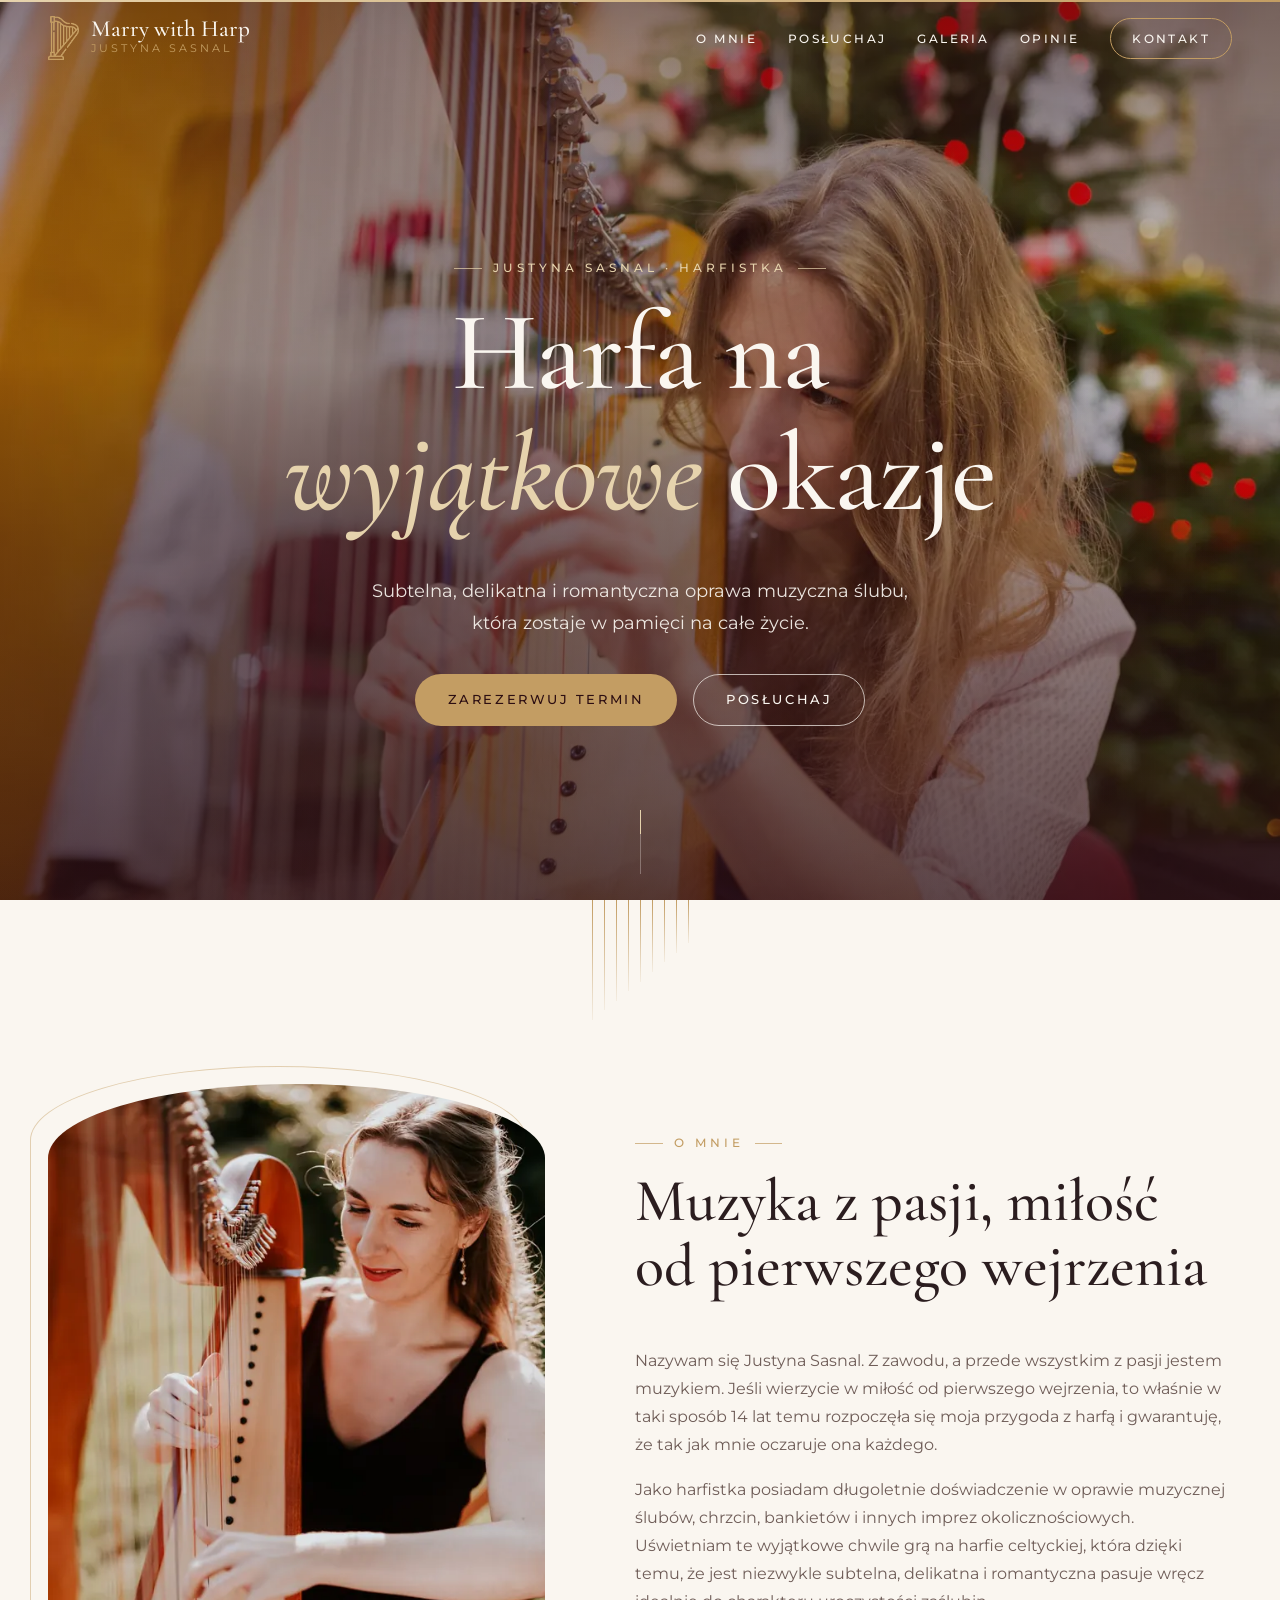
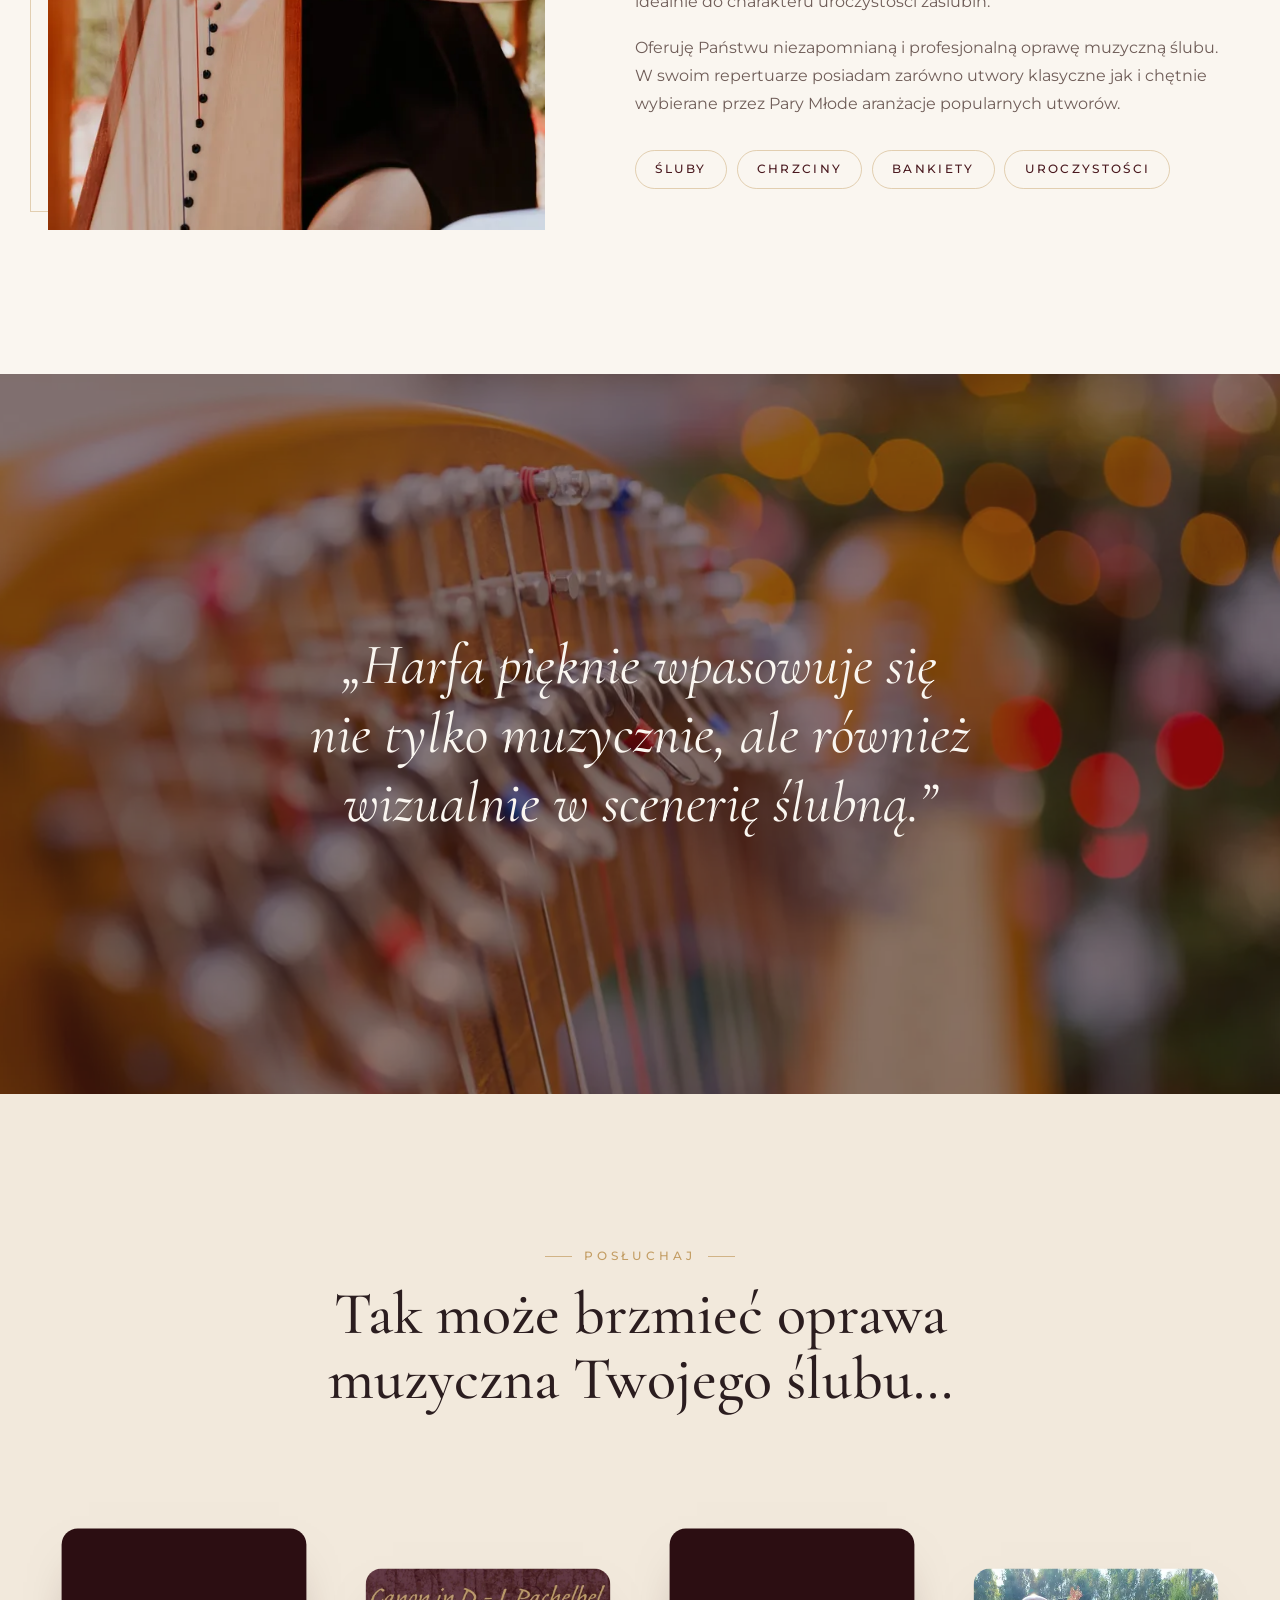
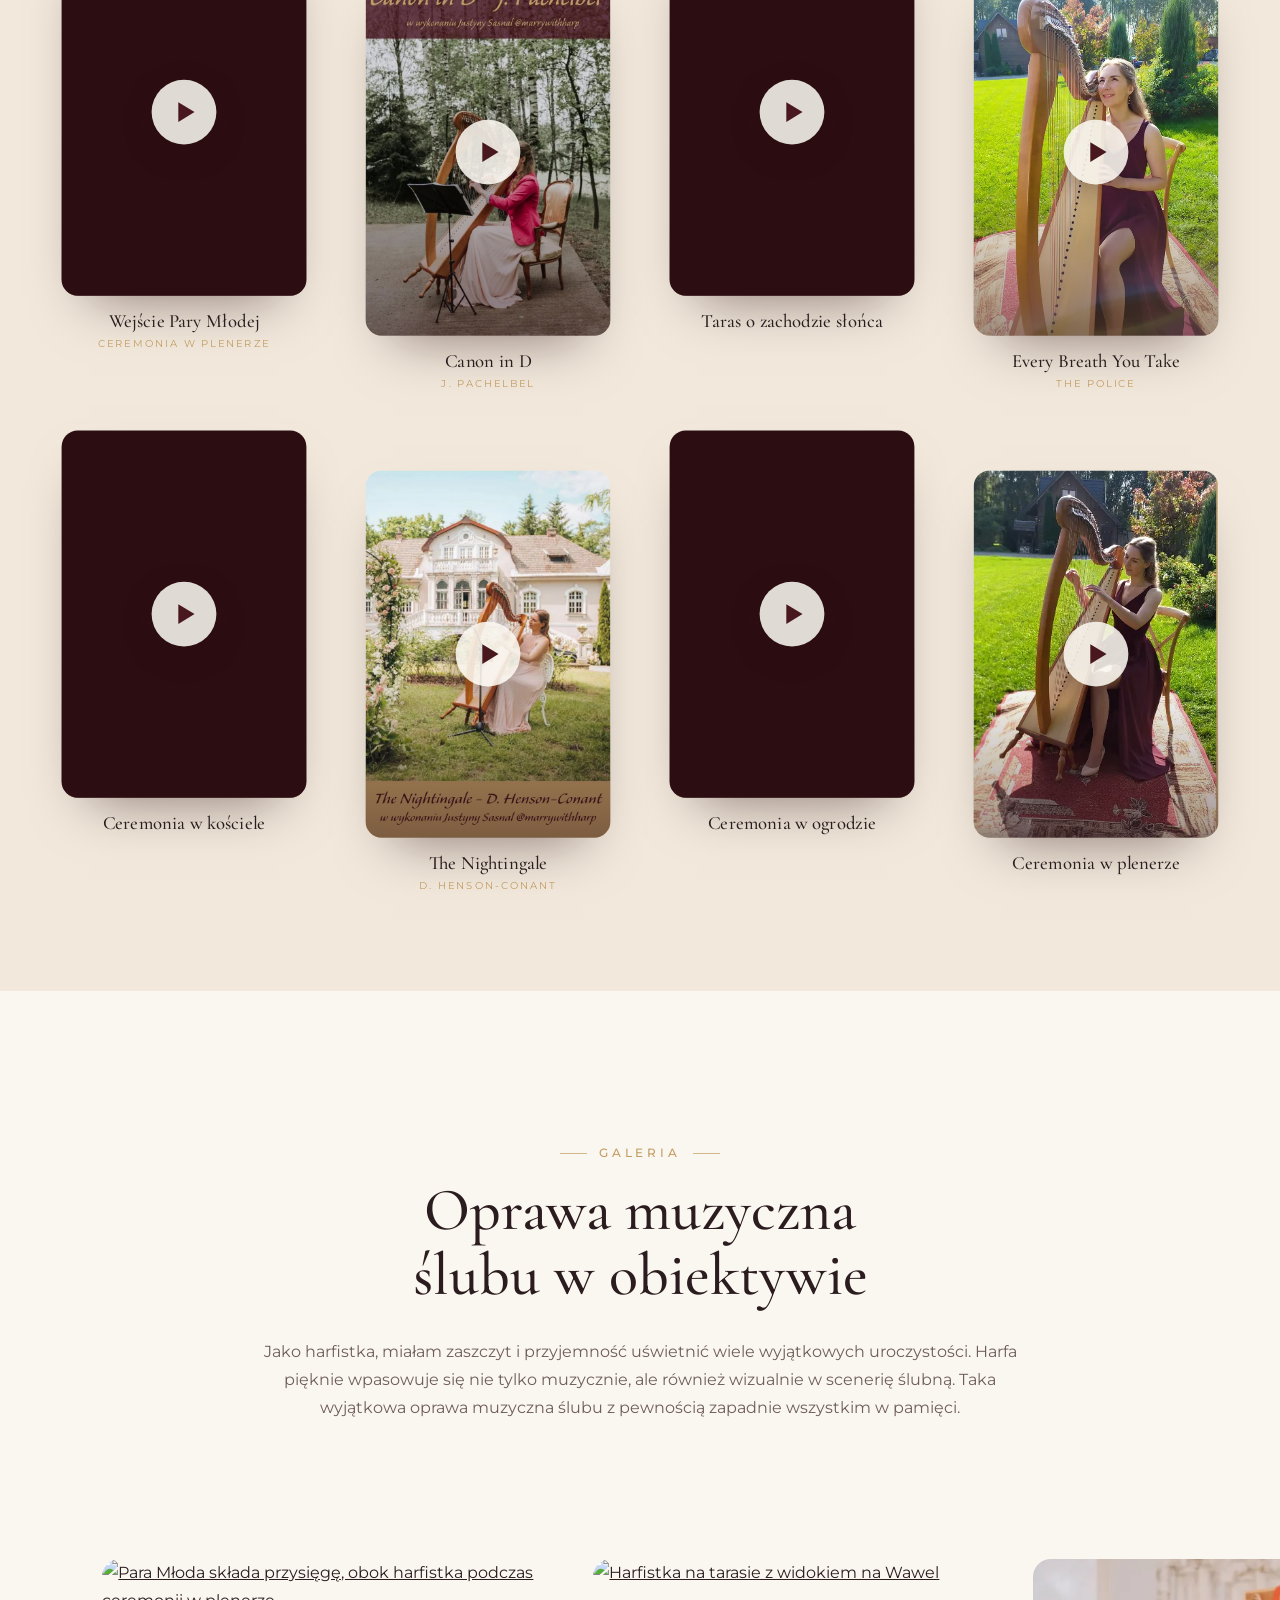
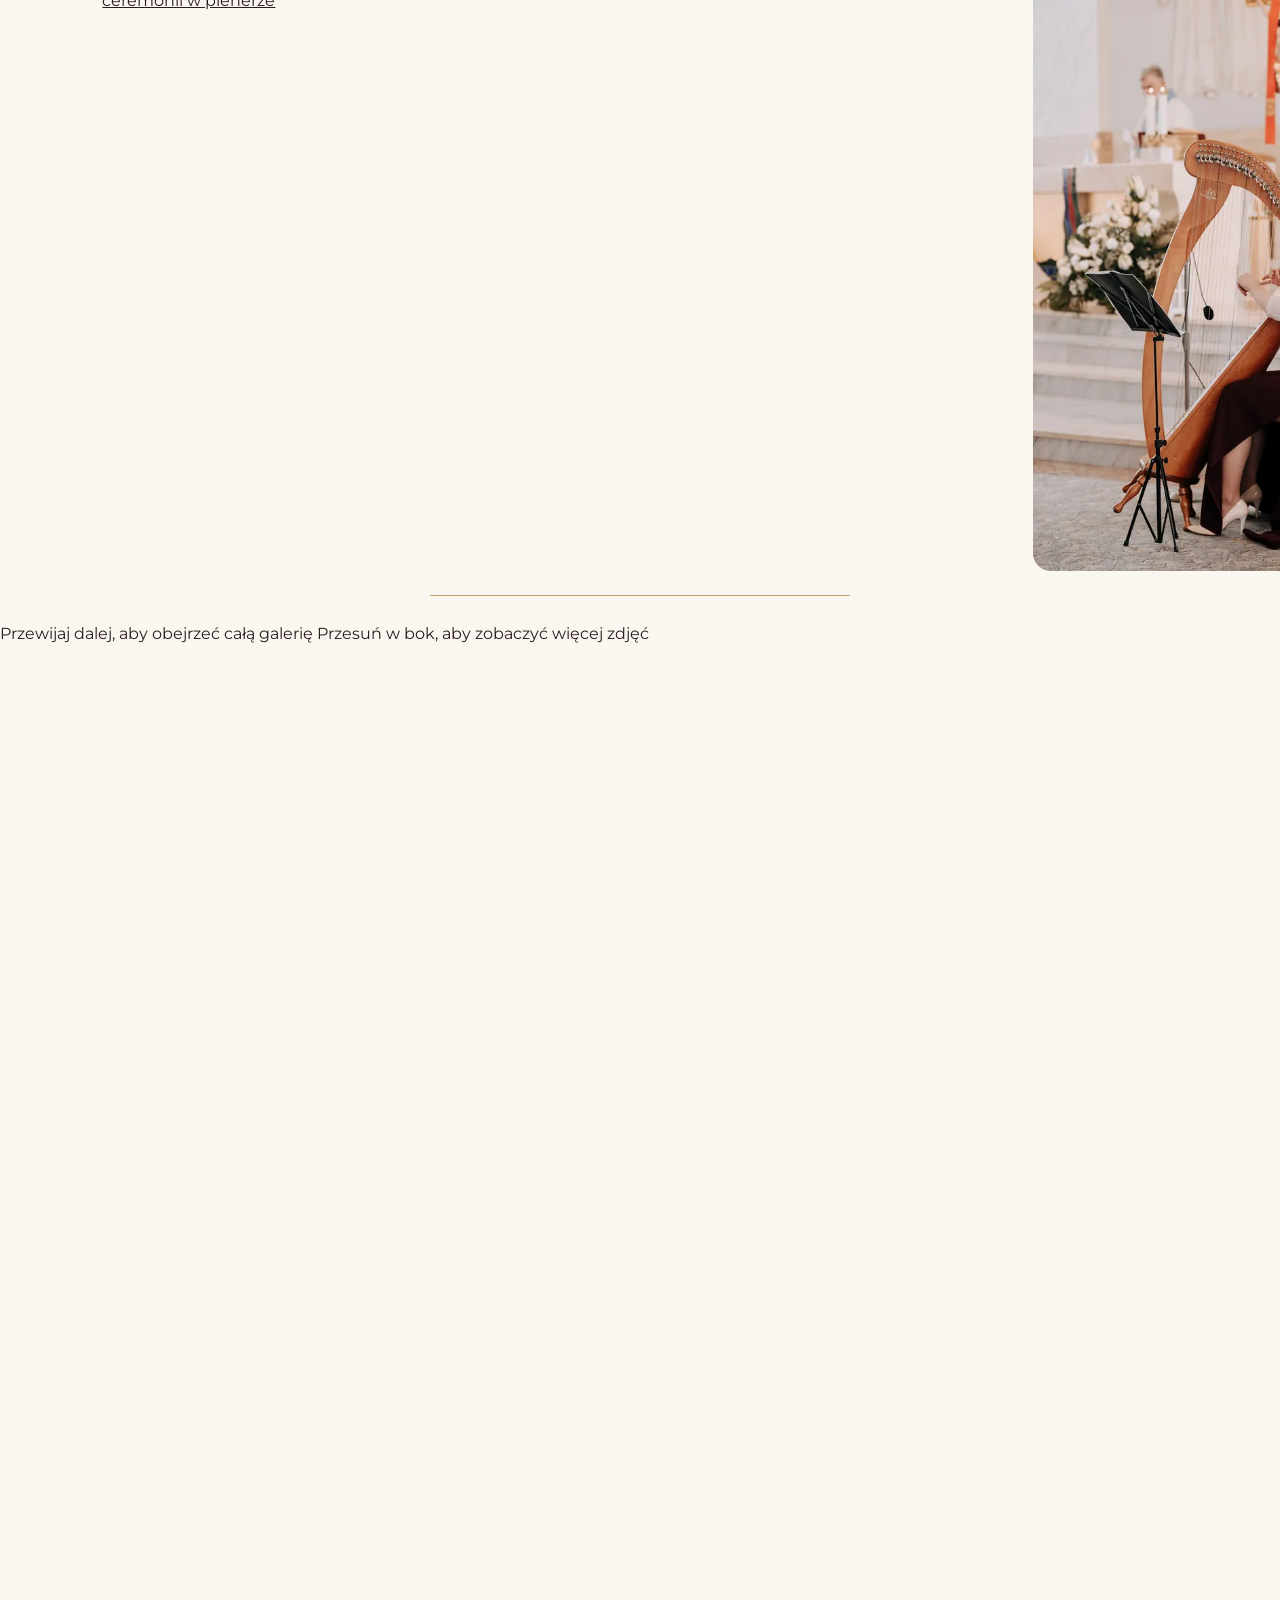
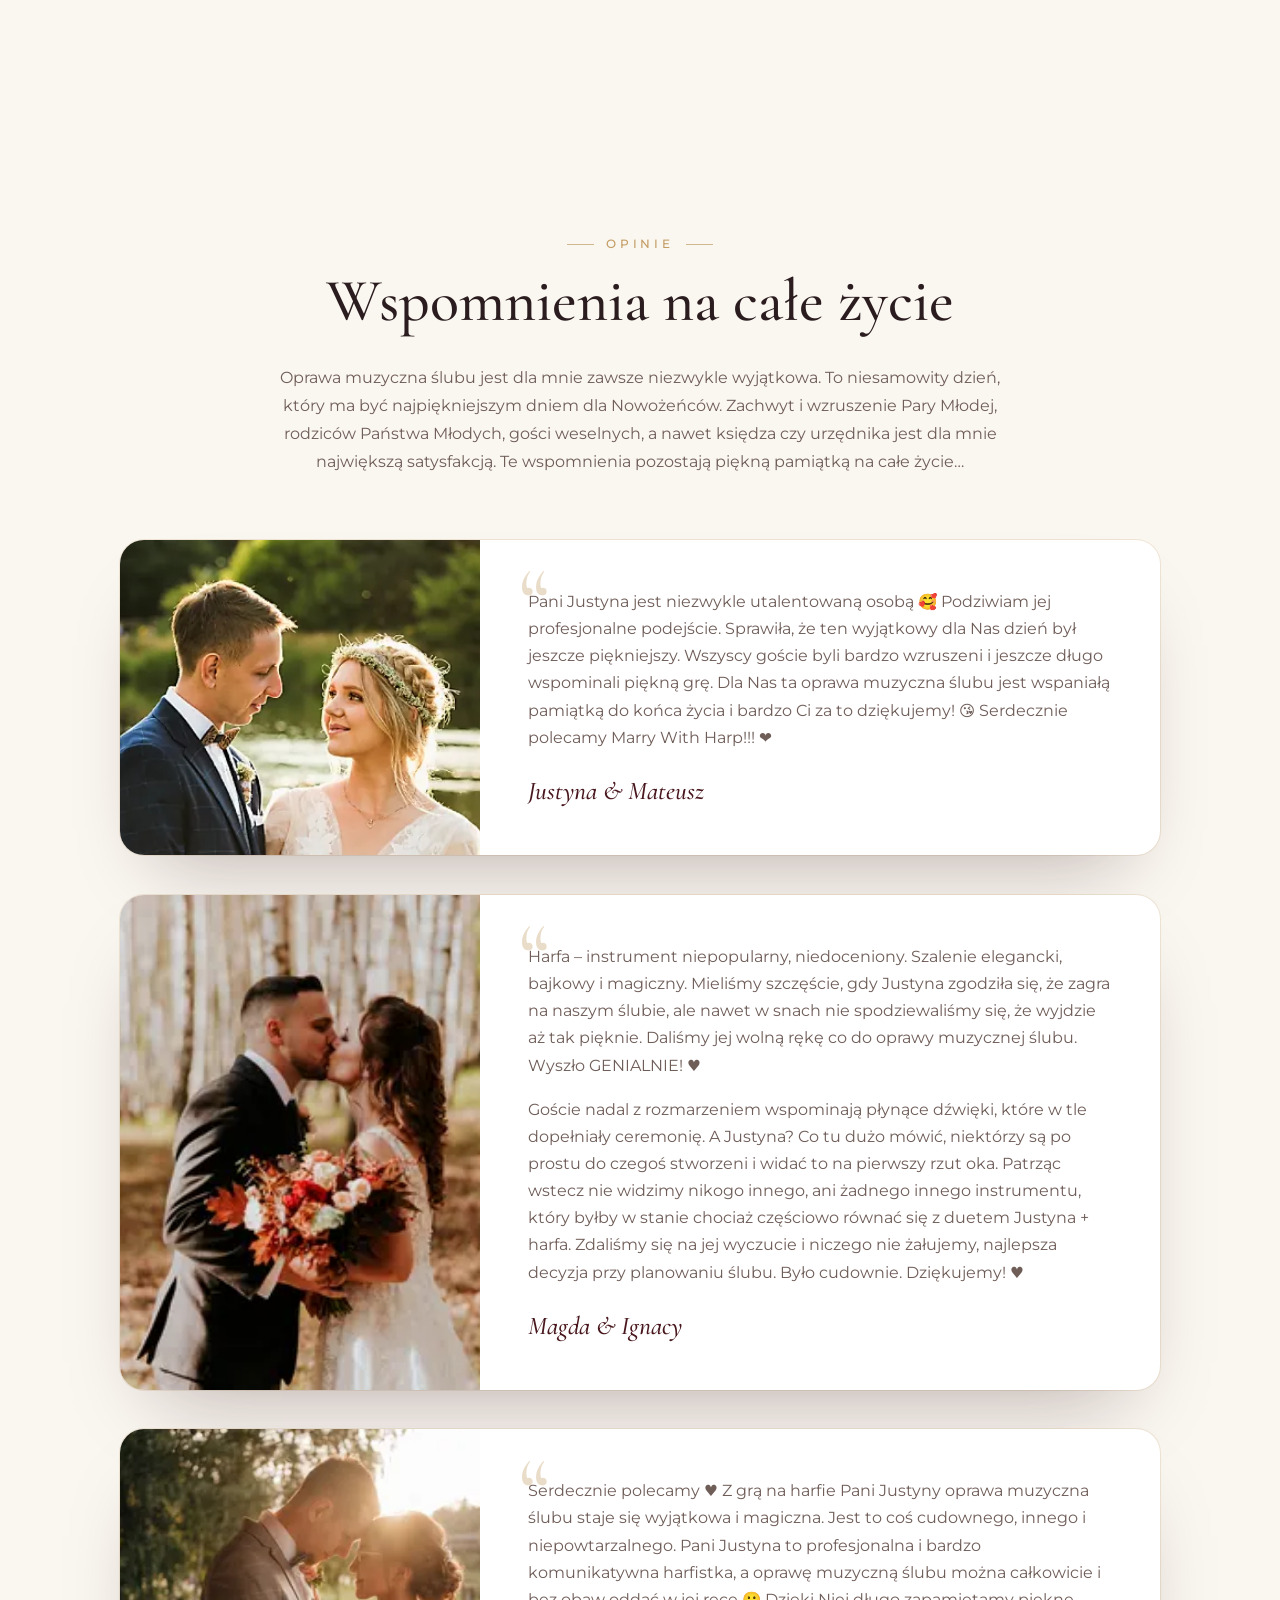
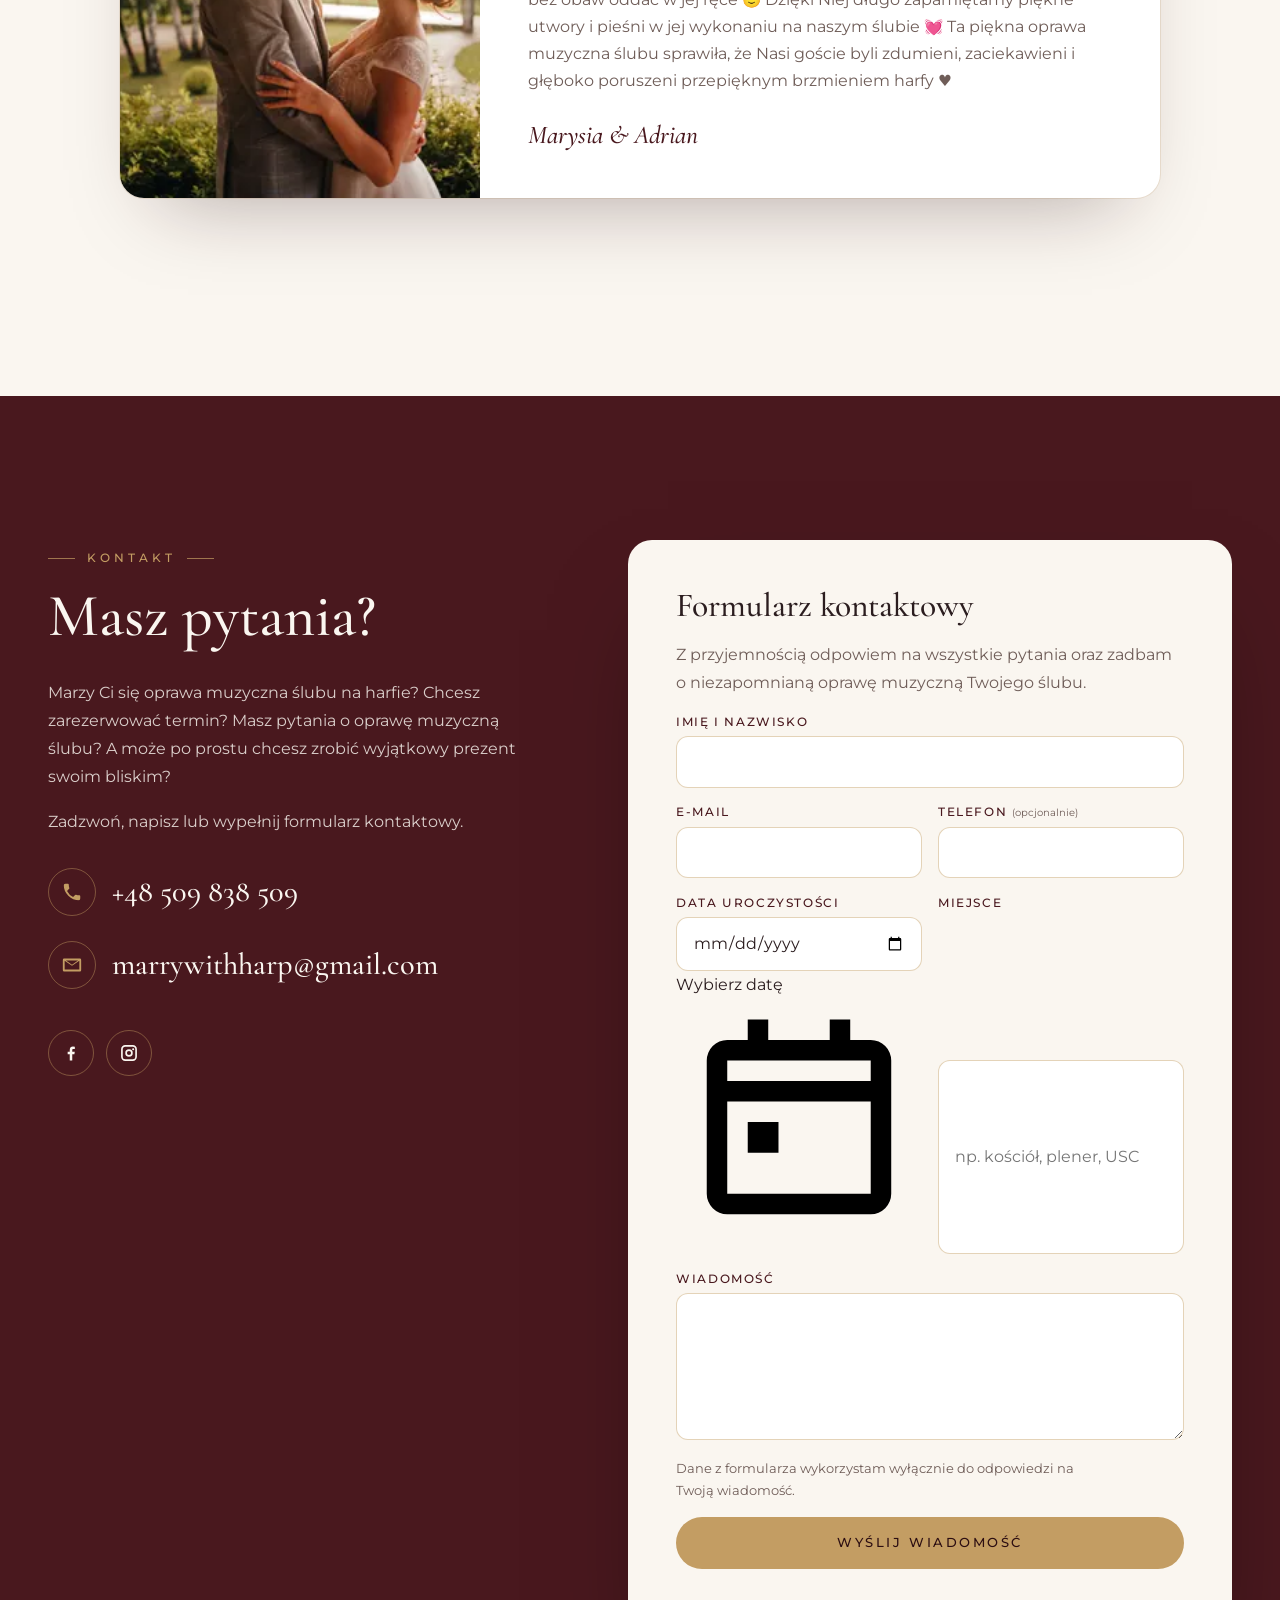
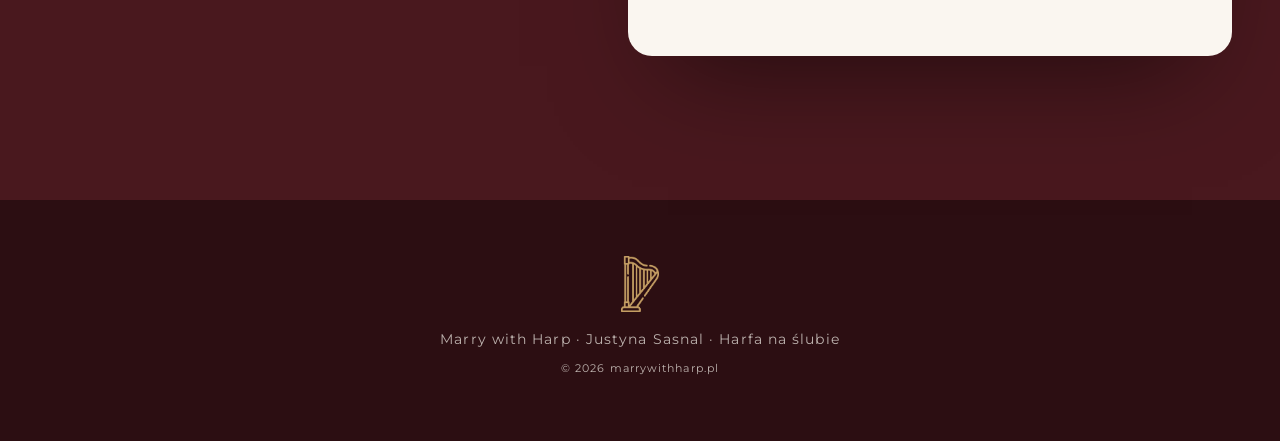
==== commit d9e8ba66: "Fix mobile form, page jumps, hero blur; add gallery hint and new media - Date field: calendar icon, " ====
--- a/index.html
+++ b/index.html
@@ -28,6 +28,7 @@
   <link rel="preload" as="image" href="assets/img/harfa-swieta-1400.webp"
         imagesrcset="assets/img/harfa-swieta-800.webp 800w, assets/img/harfa-swieta-1400.webp 1400w, assets/img/harfa-swieta-2200.webp 2200w"
         imagesizes="100vw">
+  <script>document.documentElement.style.setProperty("--app-h", innerHeight + "px");</script>
   <link rel="stylesheet" href="assets/css/style.css">
   <script src="assets/js/main.js" defer></script>
 
@@ -149,28 +150,52 @@
         </header>
         <div class="videos">
           <figure class="video-card">
+            <video controls preload="none" playsinline poster="assets/img/poster-wejscie-pary-mlodej.webp" width="720" height="1280">
+              <source src="assets/video/wejscie-pary-mlodej.mp4" type="video/mp4">
+            </video>
+            <figcaption>Wejście Pary Młodej <span>Ceremonia w plenerze</span></figcaption>
+          </figure>
+          <figure class="video-card">
+            <video controls preload="none" playsinline poster="assets/img/poster-canon-in-d.webp" width="720" height="1080">
+              <source src="assets/video/canon-in-d-pachelbel.mp4" type="video/mp4">
+            </video>
+            <figcaption>Canon in D <span>J. Pachelbel</span></figcaption>
+          </figure>
+          <figure class="video-card">
+            <video controls preload="none" playsinline poster="assets/img/poster-taras-zachod-slonca.webp" width="720" height="1280">
+              <source src="assets/video/taras-zachod-slonca.mp4" type="video/mp4">
+            </video>
+            <figcaption>Taras o zachodzie słońca</figcaption>
+          </figure>
+          <figure class="video-card">
+            <video controls preload="none" playsinline poster="assets/img/poster-every-breath-540.webp" width="720" height="1280">
+              <source src="assets/video/every-breath-you-take.mp4" type="video/mp4">
+            </video>
+            <figcaption>Every Breath You Take <span>The Police</span></figcaption>
+          </figure>
+          <figure class="video-card">
+            <video controls preload="none" playsinline poster="assets/img/poster-ceremonia-kosciol.webp" width="720" height="1280">
+              <source src="assets/video/ceremonia-kosciol.mp4" type="video/mp4">
+            </video>
+            <figcaption>Ceremonia w kościele</figcaption>
+          </figure>
+          <figure class="video-card">
+            <video controls preload="none" playsinline poster="assets/img/poster-nightingale.webp" width="720" height="1080">
+              <source src="assets/video/the-nightingale.mp4" type="video/mp4">
+            </video>
+            <figcaption>The Nightingale <span>D. Henson-Conant</span></figcaption>
+          </figure>
+          <figure class="video-card">
+            <video controls preload="none" playsinline poster="assets/img/poster-ceremonia-ogrod.webp" width="720" height="1280">
+              <source src="assets/video/ceremonia-ogrod.mp4" type="video/mp4">
+            </video>
+            <figcaption>Ceremonia w ogrodzie</figcaption>
+          </figure>
+          <figure class="video-card">
             <video controls preload="none" playsinline poster="assets/img/poster-ceremonia-341.webp" width="720" height="1280">
               <source src="assets/video/ceremonia-plener.mp4" type="video/mp4">
             </video>
             <figcaption>Ceremonia w plenerze</figcaption>
-          </figure>
-          <figure class="video-card">
-            <video controls preload="none" playsinline poster="assets/img/poster-canon-in-d.webp" width="720" height="1080">
-              <source src="assets/video/canon-in-d-pachelbel.mp4" type="video/mp4">
-            </video>
-            <figcaption>Canon in D <span>J. Pachelbel</span></figcaption>
-          </figure>
-          <figure class="video-card">
-            <video controls preload="none" playsinline poster="assets/img/poster-every-breath-540.webp" width="720" height="1280">
-              <source src="assets/video/every-breath-you-take.mp4" type="video/mp4">
-            </video>
-            <figcaption>Every Breath You Take <span>The Police</span></figcaption>
-          </figure>
-          <figure class="video-card">
-            <video controls preload="none" playsinline poster="assets/img/poster-nightingale.webp" width="720" height="1080">
-              <source src="assets/video/the-nightingale.mp4" type="video/mp4">
-            </video>
-            <figcaption>The Nightingale <span>D. Henson-Conant</span></figcaption>
           </figure>
         </div>
       </div>
@@ -186,15 +211,27 @@
       <div class="gallery__pin">
         <div class="gallery__sticky">
           <ul class="gallery__track">
-          <li><a href="assets/img/harfa-swieta-2200.webp"><img src="assets/img/harfa-swieta-800.webp" width="800" height="612" loading="lazy" alt="Harfistka przy harfie w świątecznej scenerii"></a></li>
-          <li><a href="assets/img/slub-kosciol-harfa-1000.webp"><img src="assets/img/slub-kosciol-harfa-600.webp" width="600" height="901" loading="lazy" alt="Harfa przy ołtarzu podczas ślubu w kościele"></a></li>
-          <li><a href="assets/img/ceremonia-kosciol-1600.webp"><img src="assets/img/ceremonia-kosciol-1100.webp" width="1100" height="732" loading="lazy" alt="Para Młoda i goście podczas ceremonii z harfą w tle"></a></li>
-          <li><a href="assets/img/slub-plenerowy-ogrod-1100.webp"><img src="assets/img/slub-plenerowy-ogrod-600.webp" width="600" height="799" loading="lazy" alt="Harfistka na ślubie plenerowym w ogrodzie"></a></li>
-          <li><a href="assets/img/harfistka-ceremonia-1600.webp"><img src="assets/img/harfistka-ceremonia-1100.webp" width="1100" height="733" loading="lazy" alt="Justyna Sasnal gra na harfie podczas ceremonii"></a></li>
-          <li><a href="assets/img/slub-plenerowy-dwor-1100.webp"><img src="assets/img/slub-plenerowy-dwor-600.webp" width="600" height="750" loading="lazy" alt="Harfa przed dworem przygotowana do ślubu plenerowego"></a></li>
-          <li><a href="assets/img/slub-cywilny-palac-1600.webp"><img src="assets/img/slub-cywilny-palac-1100.webp" width="1100" height="826" loading="lazy" alt="Harfistka w sali ślubów w pałacu"></a></li>
+            <li><a href="assets/img/ceremonia-plenerowa-para-1100.webp"><img src="assets/img/ceremonia-plenerowa-para-600.webp" width="600" height="800" loading="lazy" alt="Para Młoda składa przysięgę, obok harfistka podczas ceremonii w plenerze"></a></li>
+            <li><a href="assets/img/harfa-taras-wawel-1100.webp"><img src="assets/img/harfa-taras-wawel-600.webp" width="600" height="901" loading="lazy" alt="Harfistka na tarasie z widokiem na Wawel"></a></li>
+            <li><a href="assets/img/slub-kosciol-harfa-1000.webp"><img src="assets/img/slub-kosciol-harfa-600.webp" width="600" height="901" loading="lazy" alt="Harfa przy ołtarzu podczas ślubu w kościele"></a></li>
+            <li><a href="assets/img/harfistka-usmiech-1100.webp"><img src="assets/img/harfistka-usmiech-600.webp" width="600" height="900" loading="lazy" alt="Uśmiechnięta harfistka grająca na sali weselnej"></a></li>
+            <li><a href="assets/img/ceremonia-kosciol-1600.webp"><img src="assets/img/ceremonia-kosciol-1100.webp" width="1100" height="732" loading="lazy" alt="Para Młoda i goście podczas ceremonii z harfą w tle"></a></li>
+            <li><a href="assets/img/harfistka-ogrod-biel-1100.webp"><img src="assets/img/harfistka-ogrod-biel-600.webp" width="600" height="900" loading="lazy" alt="Harfistka w białej sukni gra w ogrodzie"></a></li>
+            <li><a href="assets/img/slub-plenerowy-ogrod-1100.webp"><img src="assets/img/slub-plenerowy-ogrod-600.webp" width="600" height="799" loading="lazy" alt="Harfistka na ślubie plenerowym w ogrodzie"></a></li>
+            <li><a href="assets/img/dekoracje-sala-harfa-1100.webp"><img src="assets/img/dekoracje-sala-harfa-600.webp" width="600" height="900" loading="lazy" alt="Kwiatowe dekoracje stołu weselnego z harfą w tle"></a></li>
+            <li><a href="assets/img/harfistka-ceremonia-1600.webp"><img src="assets/img/harfistka-ceremonia-1100.webp" width="1100" height="733" loading="lazy" alt="Justyna Sasnal gra na harfie podczas ceremonii"></a></li>
+            <li><a href="assets/img/harfa-love-1100.webp"><img src="assets/img/harfa-love-600.webp" width="600" height="800" loading="lazy" alt="Harfistka przy dekoracji z napisem LOVE"></a></li>
+            <li><a href="assets/img/slub-plenerowy-dwor-1100.webp"><img src="assets/img/slub-plenerowy-dwor-600.webp" width="600" height="750" loading="lazy" alt="Harfa przed dworem przygotowana do ślubu plenerowego"></a></li>
+            <li><a href="assets/img/harfistka-sala-weselna-1100.webp"><img src="assets/img/harfistka-sala-weselna-600.webp" width="600" height="901" loading="lazy" alt="Harfistka w różowej sukni na tle kwiatowych dekoracji"></a></li>
+            <li><a href="assets/img/slub-cywilny-palac-1600.webp"><img src="assets/img/slub-cywilny-palac-1100.webp" width="1100" height="826" loading="lazy" alt="Harfistka w sali ślubów w pałacu"></a></li>
+            <li><a href="assets/img/harfa-swieta-2200.webp"><img src="assets/img/harfa-swieta-800.webp" width="800" height="612" loading="lazy" alt="Harfistka przy harfie w świątecznej scenerii"></a></li>
           </ul>
           <div class="gallery__progress" aria-hidden="true"><span></span></div>
+          <p class="gallery__hint">
+            <span class="hint-arrow" aria-hidden="true"></span>
+            <span class="hint-text--scroll">Przewijaj dalej, aby obejrzeć całą galerię</span>
+            <span class="hint-text--swipe">Przesuń w bok, aby zobaczyć więcej zdjęć</span>
+          </p>
         </div>
       </div>
     </section>
@@ -300,7 +337,11 @@
           <div class="field-row">
             <div class="field">
               <label for="f-date">Data uroczystości</label>
-              <input id="f-date" name="Data uroczystości" type="date">
+              <div class="date-wrap">
+                <input id="f-date" name="Data uroczystości" type="date" data-empty>
+                <span class="date-placeholder" aria-hidden="true">Wybierz datę</span>
+                <svg viewBox="0 0 24 24" aria-hidden="true"><path d="M7 2h2v2h6V2h2v2h2a2 2 0 0 1 2 2v13a2 2 0 0 1-2 2H5a2 2 0 0 1-2-2V6a2 2 0 0 1 2-2h2V2Zm12 8H5v9h14v-9ZM5 8h14V6H5v2Zm2 4h3v3H7v-3Z"/></svg>
+              </div>
             </div>
             <div class="field">
               <label for="f-place">Miejsce</label>
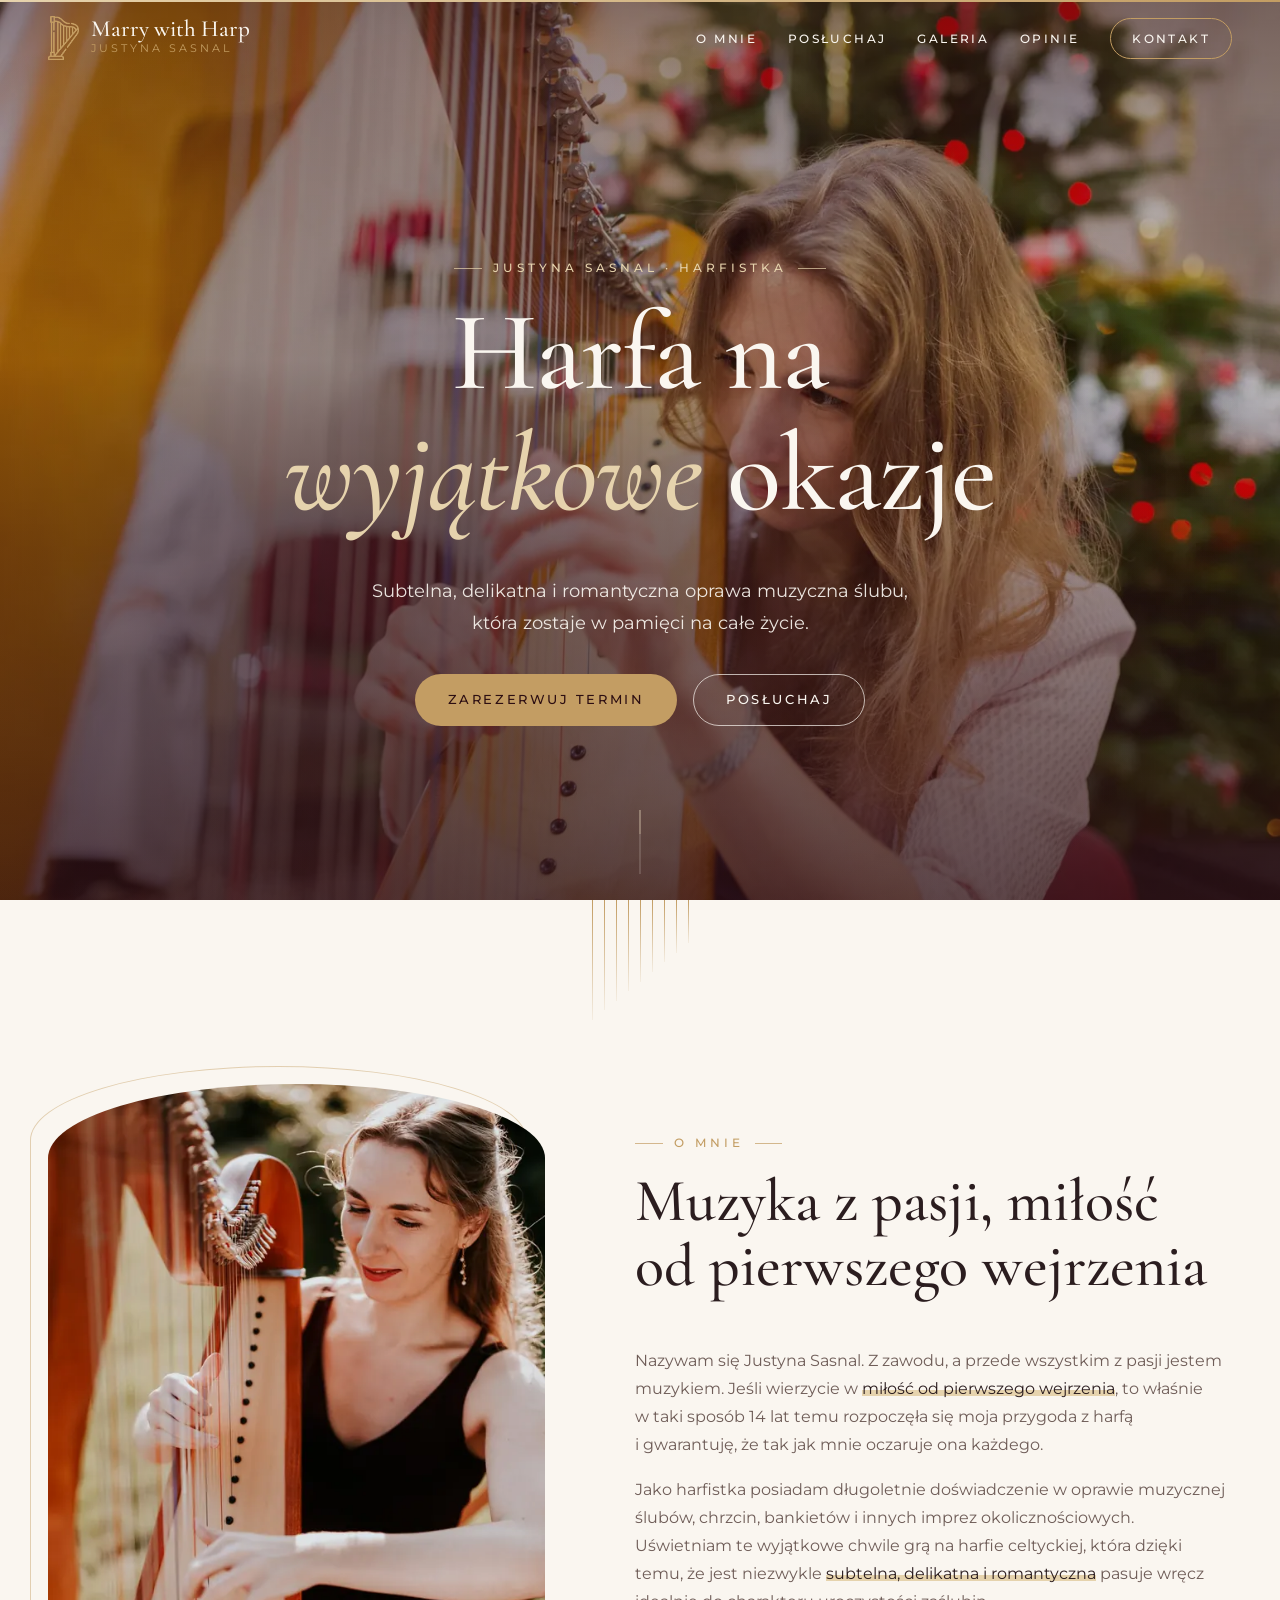
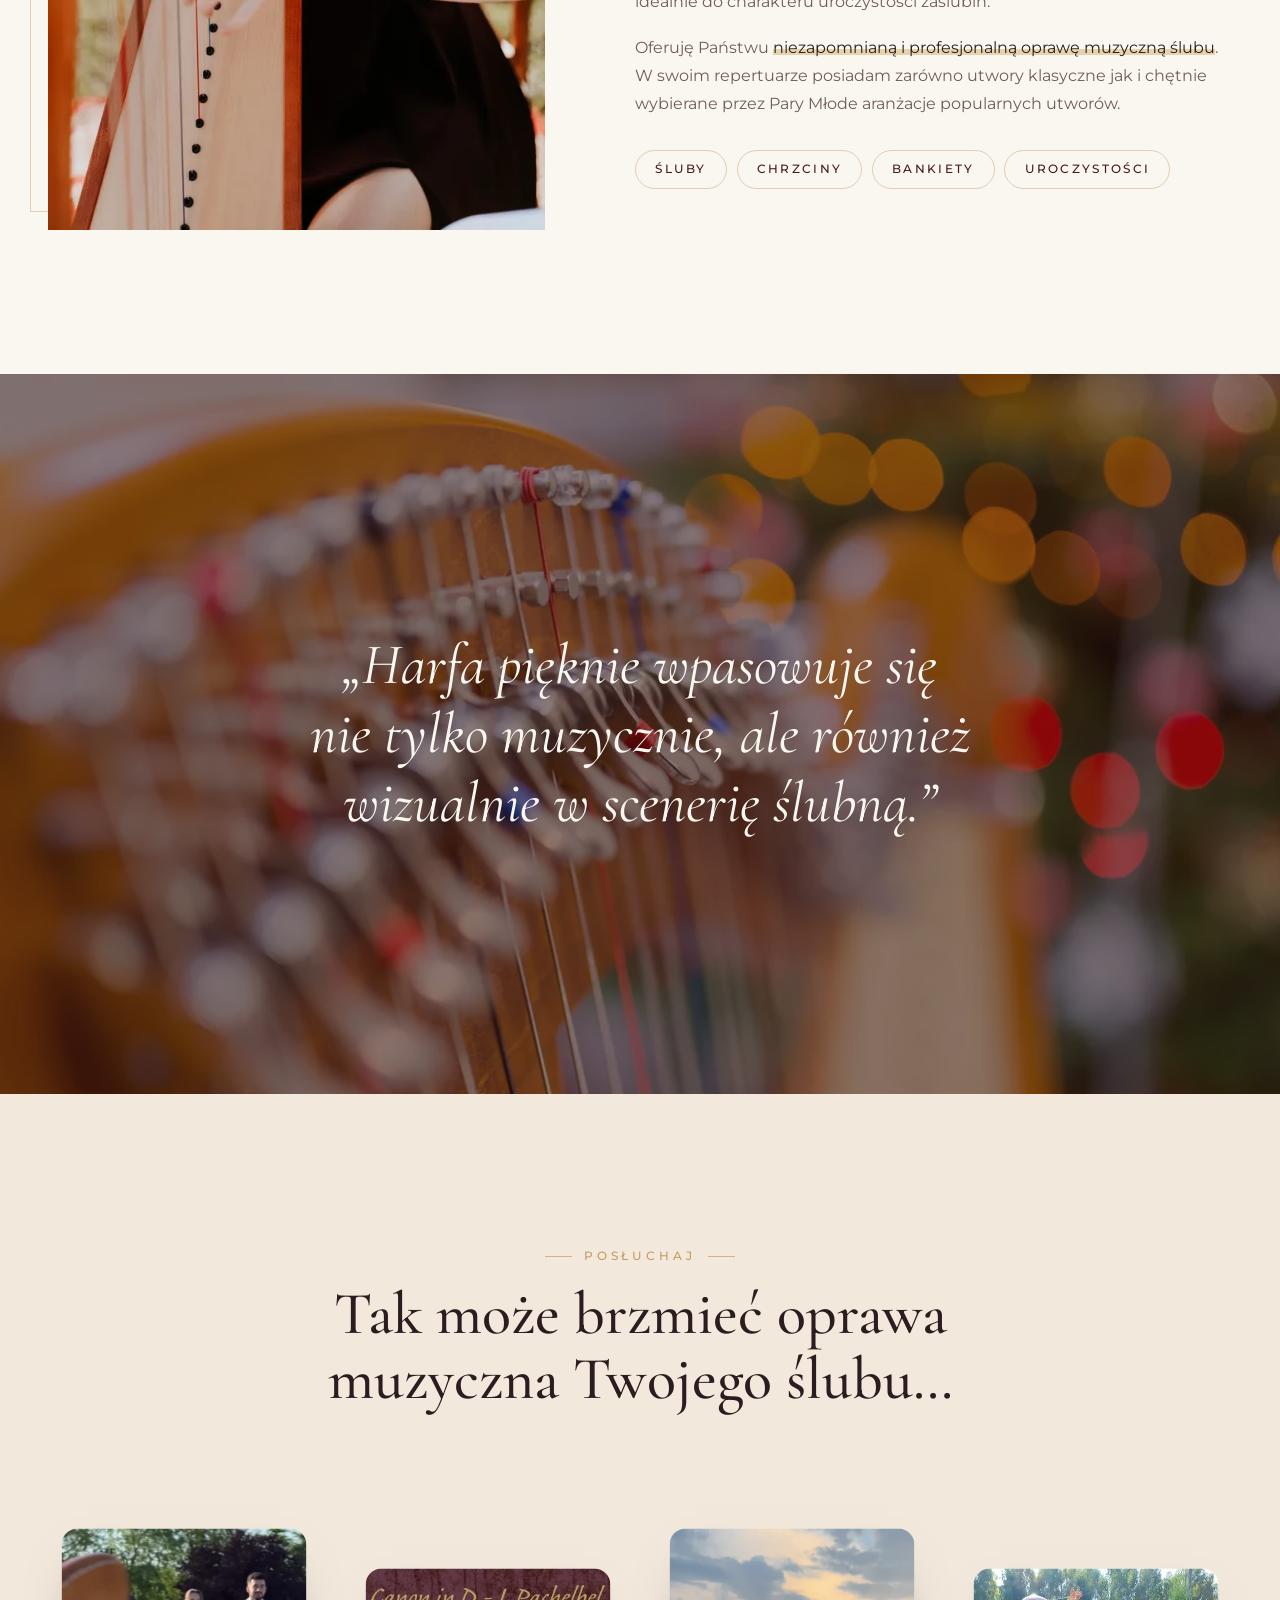
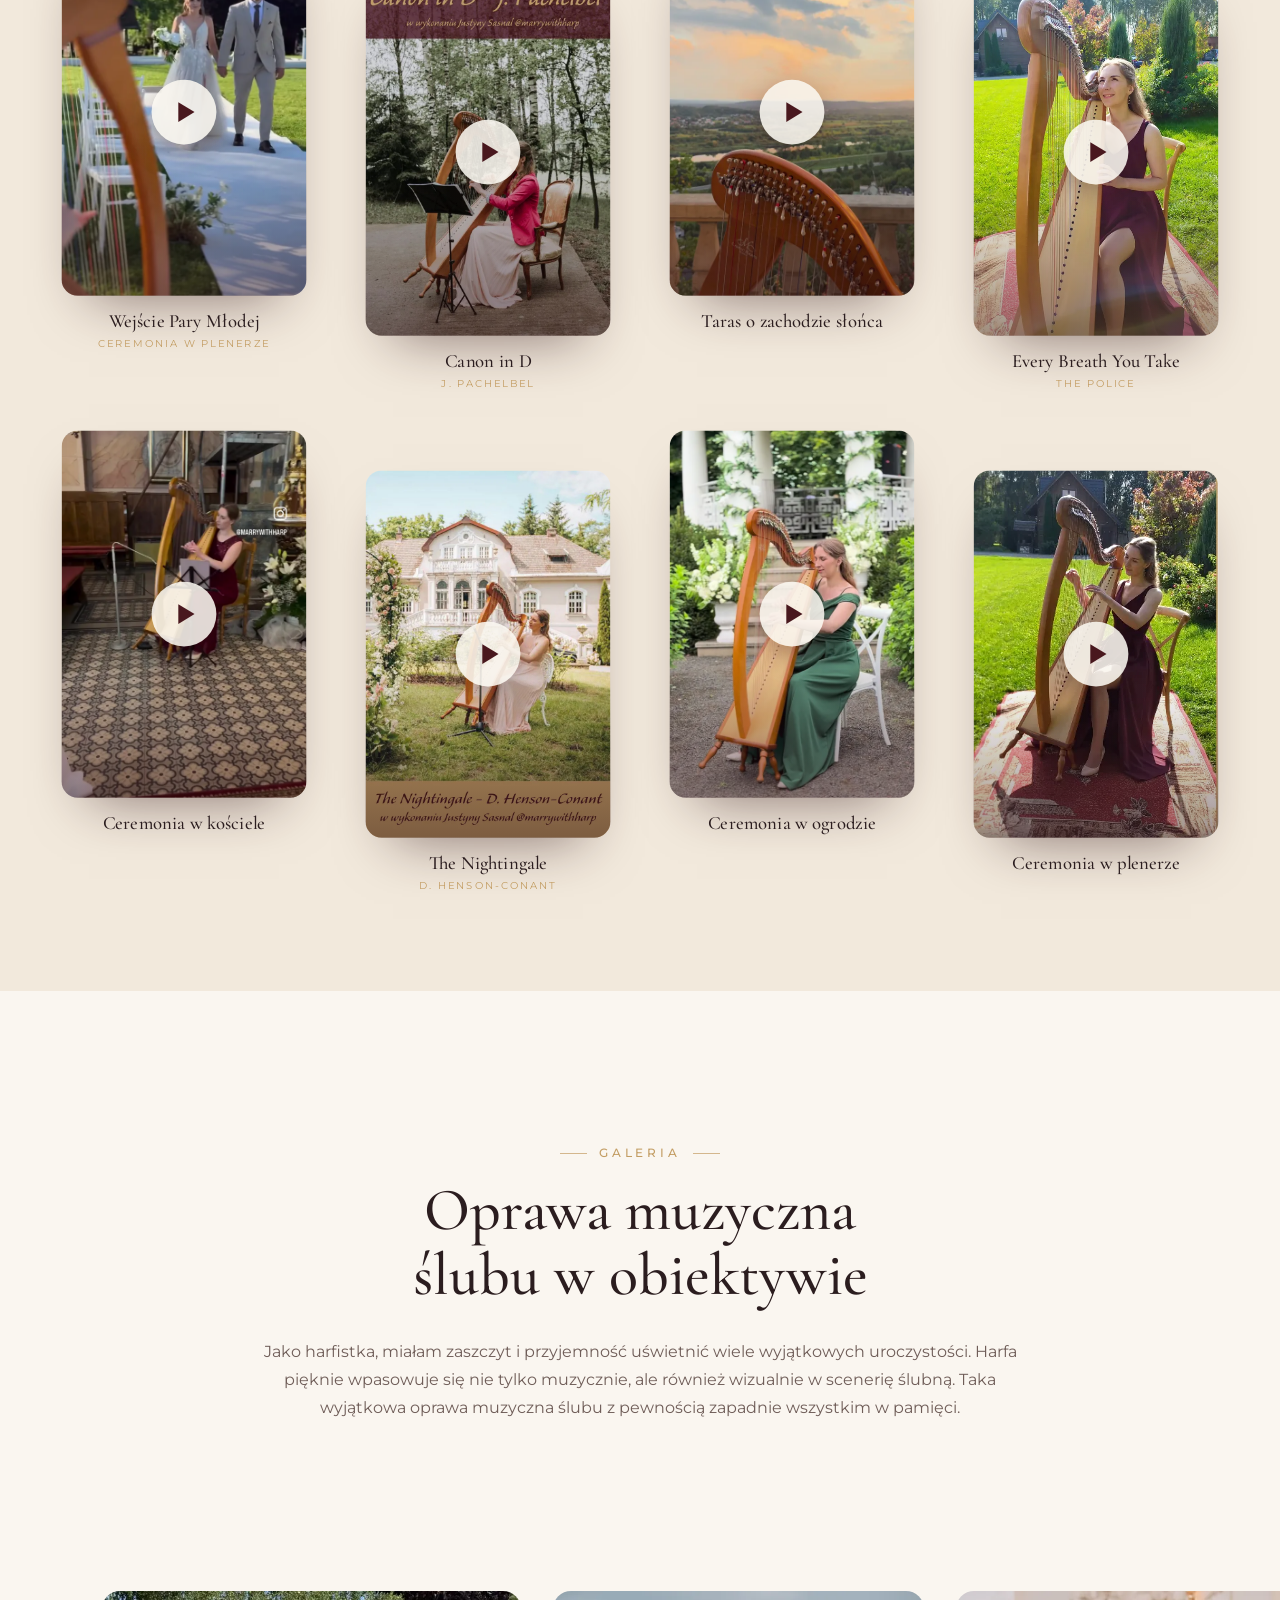
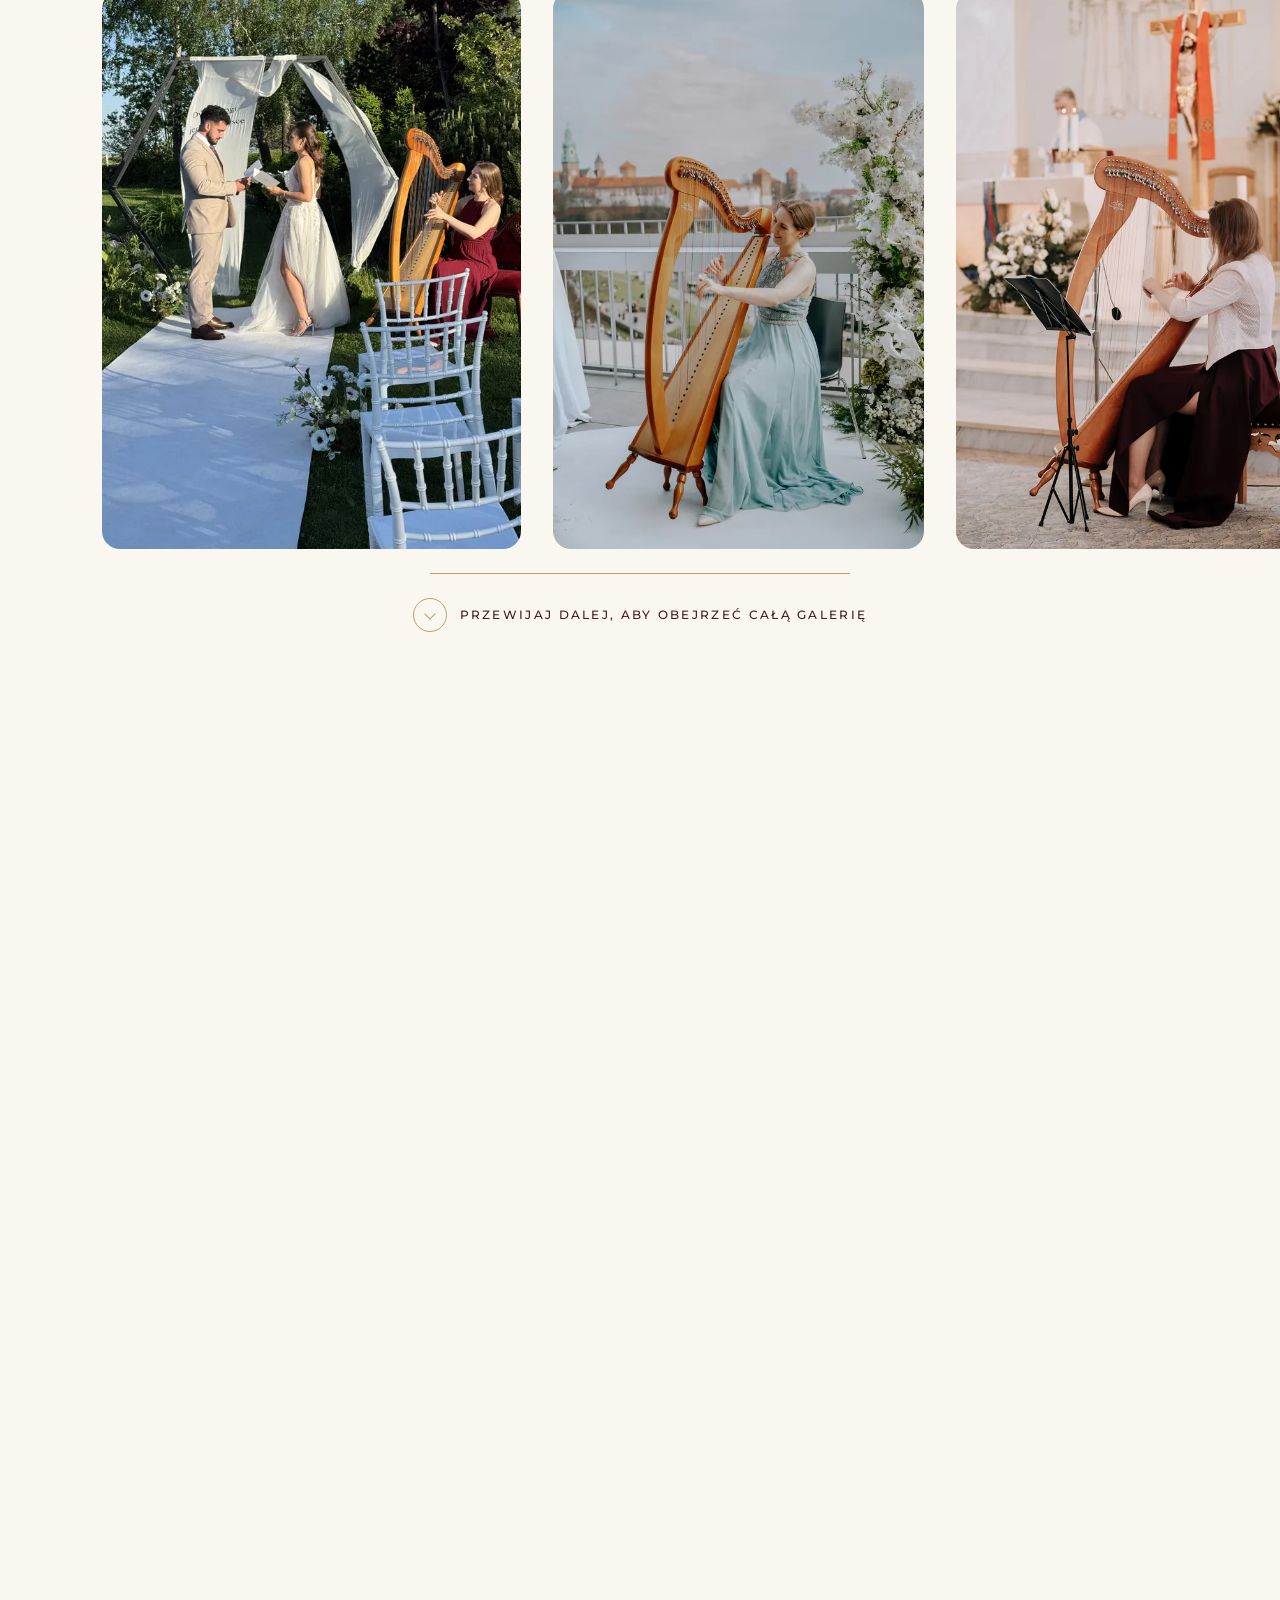
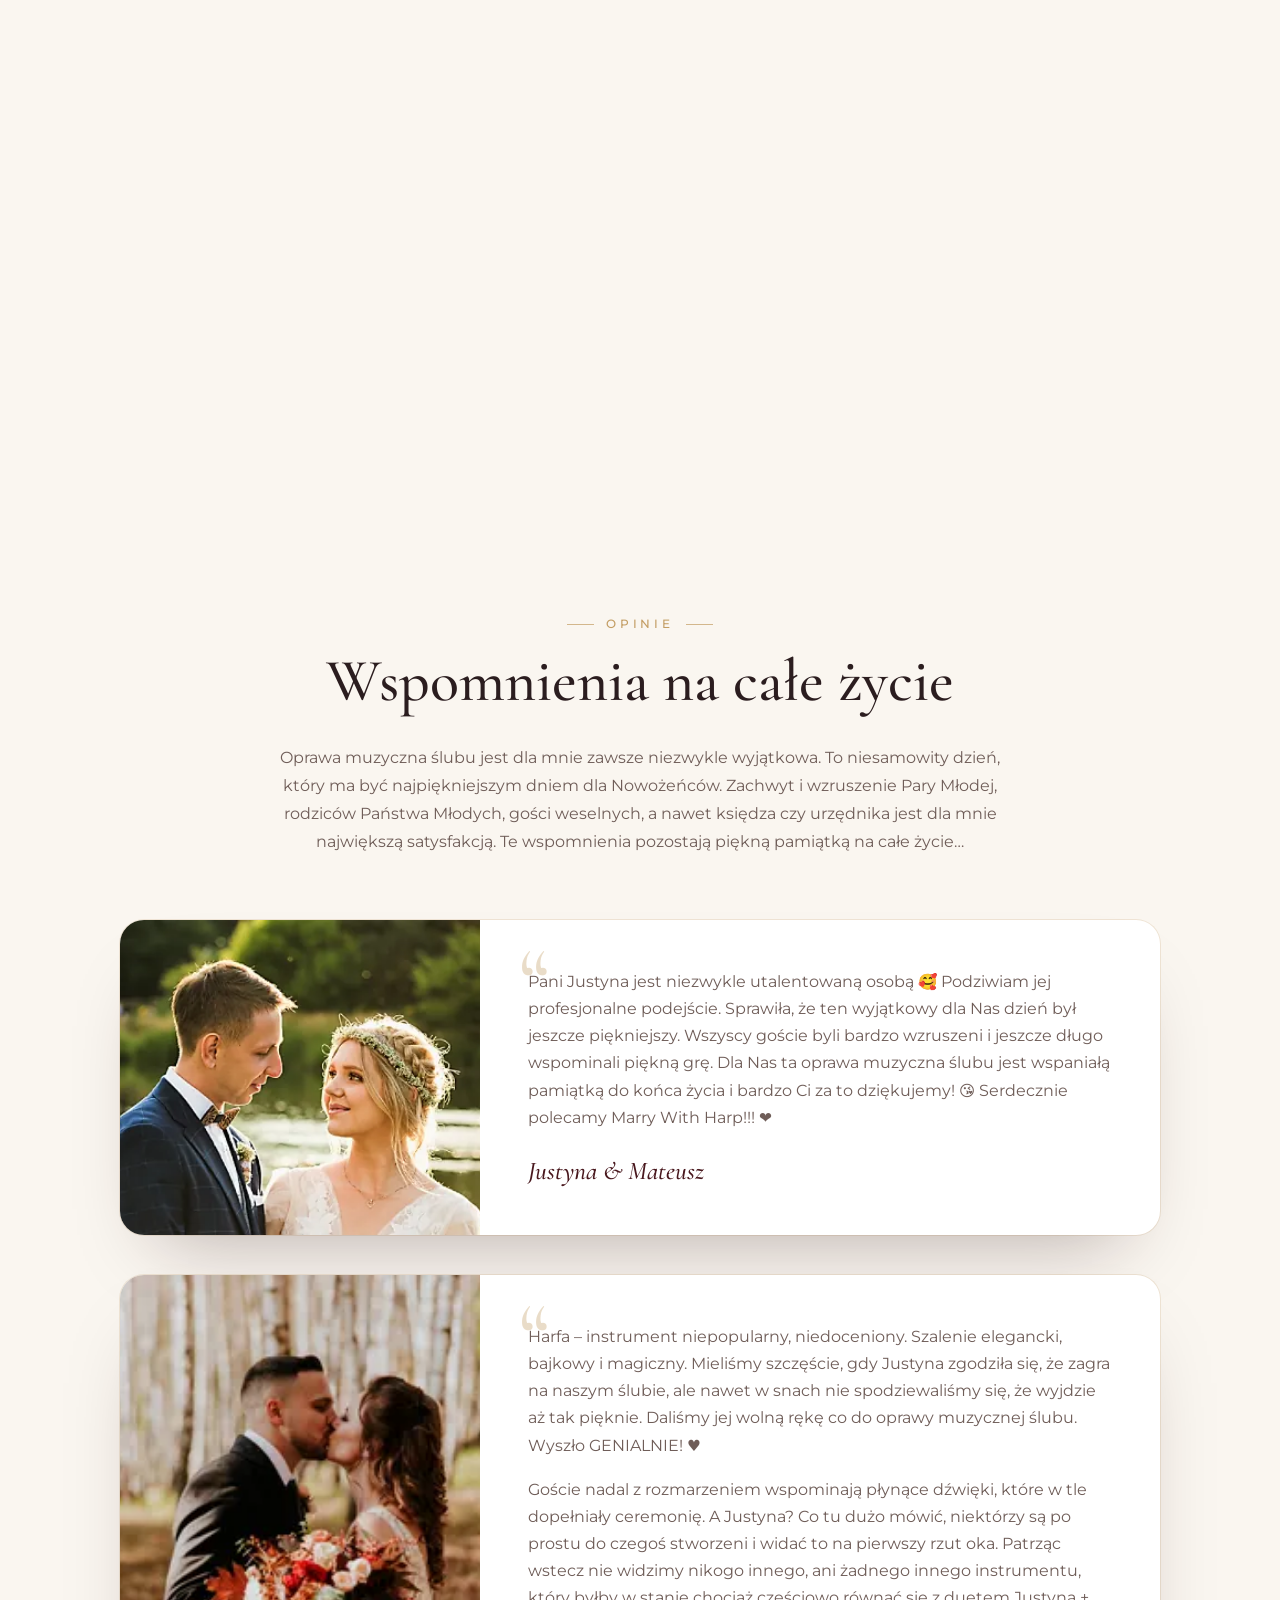
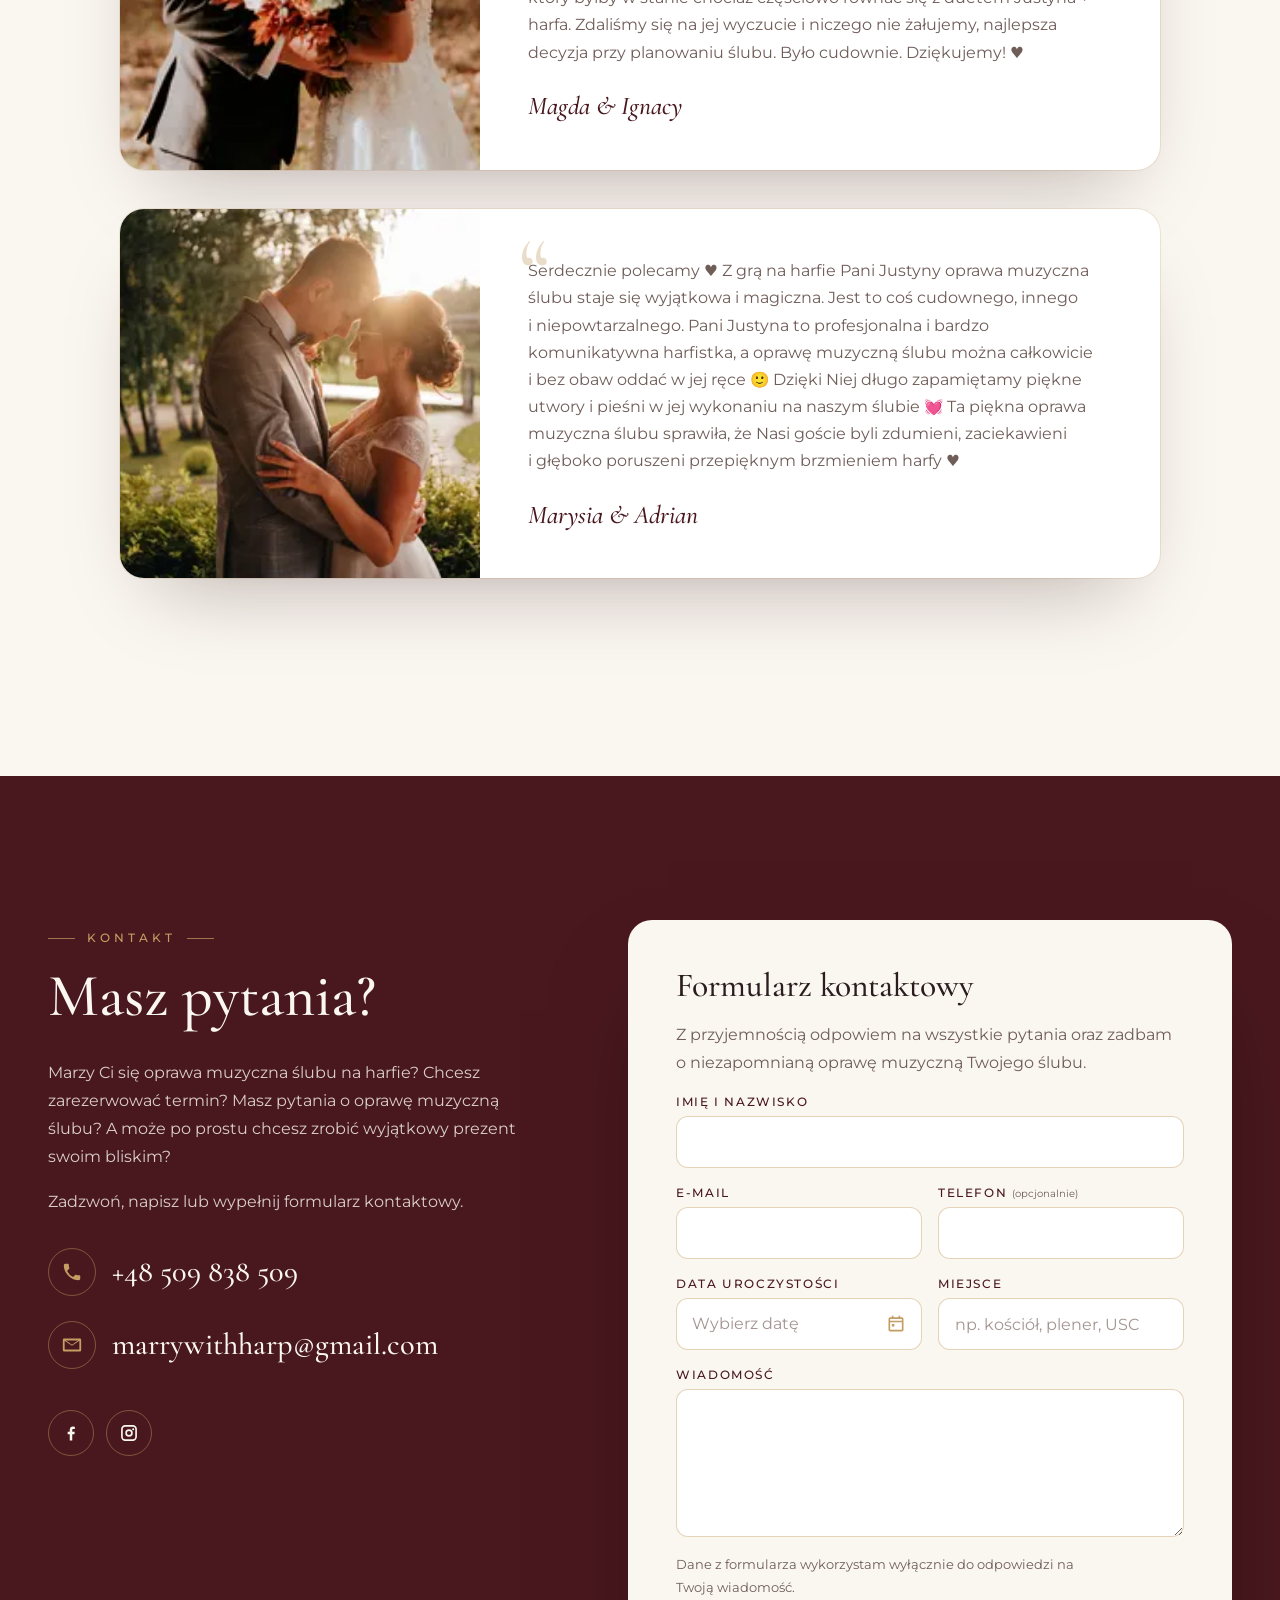
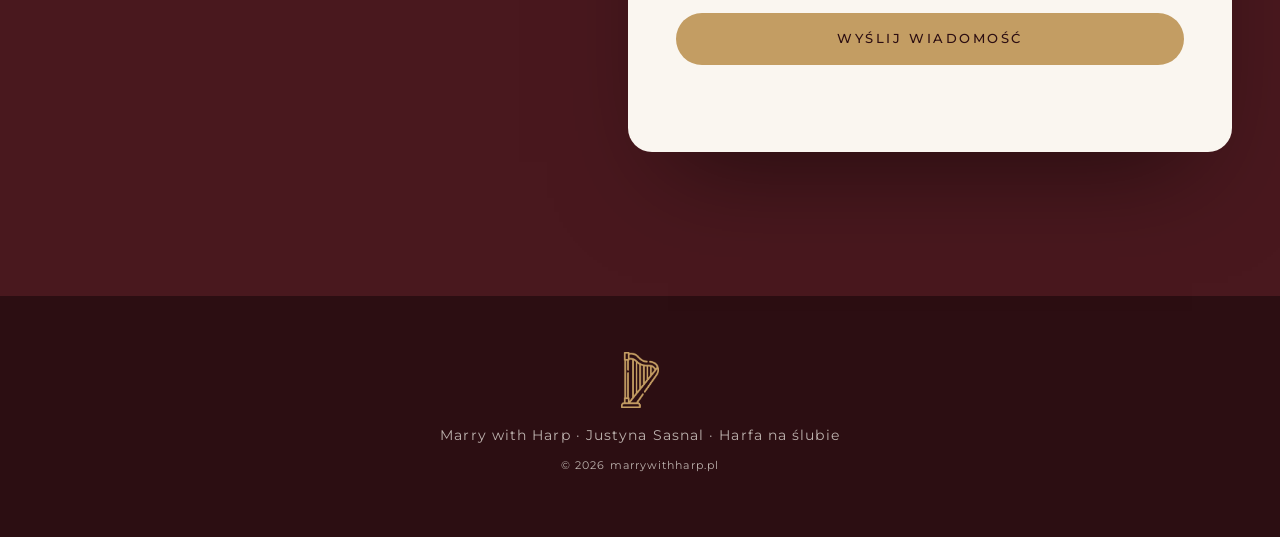
==== commit 366790a7: "Add quick-contact bar, lightbox navigation, retina gallery and typography polish - Phones: "Zadzwoń " ====
--- a/index.html
+++ b/index.html
@@ -25,8 +25,11 @@
 
   <link rel="preload" href="assets/fonts/cormorant-latin.woff2" as="font" type="font/woff2" crossorigin>
   <link rel="preload" href="assets/fonts/montserrat-latin.woff2" as="font" type="font/woff2" crossorigin>
-  <link rel="preload" as="image" href="assets/img/harfa-swieta-1400.webp"
+  <link rel="preload" as="image" href="assets/img/harfa-swieta-1400.webp" media="(min-aspect-ratio: 3/4)"
         imagesrcset="assets/img/harfa-swieta-800.webp 800w, assets/img/harfa-swieta-1400.webp 1400w, assets/img/harfa-swieta-2200.webp 2200w"
+        imagesizes="100vw">
+  <link rel="preload" as="image" href="assets/img/hero-mobile-800.webp" media="(max-aspect-ratio: 3/4)"
+        imagesrcset="assets/img/hero-mobile-800.webp 800w, assets/img/hero-mobile-1200.webp 1200w"
         imagesizes="100vw">
   <script>document.documentElement.style.setProperty("--app-h", innerHeight + "px");</script>
   <link rel="stylesheet" href="assets/css/style.css">
@@ -85,11 +88,13 @@
   <main id="top">
     <!-- HERO -->
     <section class="hero" aria-labelledby="hero-title">
-      <div class="hero__media">
+      <picture class="hero__media">
+        <source media="(max-aspect-ratio: 3/4)" width="1200" height="1800"
+                srcset="assets/img/hero-mobile-800.webp 800w, assets/img/hero-mobile-1200.webp 1200w" sizes="100vw">
         <img src="assets/img/harfa-swieta-1400.webp"
              srcset="assets/img/harfa-swieta-800.webp 800w, assets/img/harfa-swieta-1400.webp 1400w, assets/img/harfa-swieta-2200.webp 2200w"
              sizes="100vw" width="2200" height="1684" alt="Justyna Sasnal grająca na harfie" fetchpriority="high">
-      </div>
+      </picture>
       <div class="hero__content">
         <p class="eyebrow">Justyna Sasnal · harfistka</p>
         <h1 id="hero-title">Harfa na <em>wyjątkowe</em> okazje</h1>
@@ -119,9 +124,9 @@
         <div class="about__text">
           <p class="eyebrow reveal">O mnie</p>
           <h2 id="about-title" class="reveal">Muzyka z&nbsp;pasji, miłość od pierwszego wejrzenia</h2>
-          <p class="reveal">Nazywam się Justyna Sasnal. Z zawodu, a przede wszystkim z pasji jestem muzykiem. Jeśli wierzycie w miłość od pierwszego wejrzenia, to właśnie w taki sposób 14 lat temu rozpoczęła się moja przygoda z harfą i gwarantuję, że tak jak mnie oczaruje ona każdego.</p>
-          <p class="reveal">Jako harfistka posiadam długoletnie doświadczenie w oprawie muzycznej ślubów, chrzcin, bankietów i innych imprez okolicznościowych. Uświetniam te wyjątkowe chwile grą na harfie celtyckiej, która dzięki temu, że jest niezwykle subtelna, delikatna i romantyczna pasuje wręcz idealnie do charakteru uroczystości zaślubin.</p>
-          <p class="reveal">Oferuję Państwu niezapomnianą i profesjonalną oprawę muzyczną ślubu. W swoim repertuarze posiadam zarówno utwory klasyczne jak i chętnie wybierane przez Pary Młode aranżacje popularnych utworów.</p>
+          <p class="reveal">Nazywam się Justyna Sasnal. Z zawodu, a przede wszystkim z pasji jestem muzykiem. Jeśli wierzycie w <span class="ink">miłość od pierwszego wejrzenia</span>, to właśnie w taki sposób 14 lat temu rozpoczęła się moja przygoda z harfą i gwarantuję, że tak jak mnie oczaruje ona każdego.</p>
+          <p class="reveal">Jako harfistka posiadam długoletnie doświadczenie w oprawie muzycznej ślubów, chrzcin, bankietów i innych imprez okolicznościowych. Uświetniam te wyjątkowe chwile grą na harfie celtyckiej, która dzięki temu, że jest niezwykle <span class="ink">subtelna, delikatna i romantyczna</span> pasuje wręcz idealnie do charakteru uroczystości zaślubin.</p>
+          <p class="reveal">Oferuję Państwu <span class="ink">niezapomnianą i profesjonalną oprawę muzyczną ślubu</span>. W swoim repertuarze posiadam zarówno utwory klasyczne jak i chętnie wybierane przez Pary Młode aranżacje popularnych utworów.</p>
           <ul class="occasions" aria-label="Okazje">
             <li>Śluby</li><li>Chrzciny</li><li>Bankiety</li><li>Uroczystości</li>
           </ul>
@@ -211,20 +216,20 @@
       <div class="gallery__pin">
         <div class="gallery__sticky">
           <ul class="gallery__track">
-            <li><a href="assets/img/ceremonia-plenerowa-para-1100.webp"><img src="assets/img/ceremonia-plenerowa-para-600.webp" width="600" height="800" loading="lazy" alt="Para Młoda składa przysięgę, obok harfistka podczas ceremonii w plenerze"></a></li>
-            <li><a href="assets/img/harfa-taras-wawel-1100.webp"><img src="assets/img/harfa-taras-wawel-600.webp" width="600" height="901" loading="lazy" alt="Harfistka na tarasie z widokiem na Wawel"></a></li>
-            <li><a href="assets/img/slub-kosciol-harfa-1000.webp"><img src="assets/img/slub-kosciol-harfa-600.webp" width="600" height="901" loading="lazy" alt="Harfa przy ołtarzu podczas ślubu w kościele"></a></li>
-            <li><a href="assets/img/harfistka-usmiech-1100.webp"><img src="assets/img/harfistka-usmiech-600.webp" width="600" height="900" loading="lazy" alt="Uśmiechnięta harfistka grająca na sali weselnej"></a></li>
-            <li><a href="assets/img/ceremonia-kosciol-1600.webp"><img src="assets/img/ceremonia-kosciol-1100.webp" width="1100" height="732" loading="lazy" alt="Para Młoda i goście podczas ceremonii z harfą w tle"></a></li>
-            <li><a href="assets/img/harfistka-ogrod-biel-1100.webp"><img src="assets/img/harfistka-ogrod-biel-600.webp" width="600" height="900" loading="lazy" alt="Harfistka w białej sukni gra w ogrodzie"></a></li>
-            <li><a href="assets/img/slub-plenerowy-ogrod-1100.webp"><img src="assets/img/slub-plenerowy-ogrod-600.webp" width="600" height="799" loading="lazy" alt="Harfistka na ślubie plenerowym w ogrodzie"></a></li>
-            <li><a href="assets/img/dekoracje-sala-harfa-1100.webp"><img src="assets/img/dekoracje-sala-harfa-600.webp" width="600" height="900" loading="lazy" alt="Kwiatowe dekoracje stołu weselnego z harfą w tle"></a></li>
-            <li><a href="assets/img/harfistka-ceremonia-1600.webp"><img src="assets/img/harfistka-ceremonia-1100.webp" width="1100" height="733" loading="lazy" alt="Justyna Sasnal gra na harfie podczas ceremonii"></a></li>
-            <li><a href="assets/img/harfa-love-1100.webp"><img src="assets/img/harfa-love-600.webp" width="600" height="800" loading="lazy" alt="Harfistka przy dekoracji z napisem LOVE"></a></li>
-            <li><a href="assets/img/slub-plenerowy-dwor-1100.webp"><img src="assets/img/slub-plenerowy-dwor-600.webp" width="600" height="750" loading="lazy" alt="Harfa przed dworem przygotowana do ślubu plenerowego"></a></li>
-            <li><a href="assets/img/harfistka-sala-weselna-1100.webp"><img src="assets/img/harfistka-sala-weselna-600.webp" width="600" height="901" loading="lazy" alt="Harfistka w różowej sukni na tle kwiatowych dekoracji"></a></li>
-            <li><a href="assets/img/slub-cywilny-palac-1600.webp"><img src="assets/img/slub-cywilny-palac-1100.webp" width="1100" height="826" loading="lazy" alt="Harfistka w sali ślubów w pałacu"></a></li>
-            <li><a href="assets/img/harfa-swieta-2200.webp"><img src="assets/img/harfa-swieta-800.webp" width="800" height="612" loading="lazy" alt="Harfistka przy harfie w świątecznej scenerii"></a></li>
+            <li><a href="assets/img/ceremonia-plenerowa-para-1100.webp"><img src="assets/img/ceremonia-plenerowa-para-600.webp" srcset="assets/img/ceremonia-plenerowa-para-600.webp 600w, assets/img/ceremonia-plenerowa-para-1100.webp 1100w" sizes="50vh" width="600" height="800" loading="lazy" alt="Para Młoda składa przysięgę, obok harfistka podczas ceremonii w plenerze"></a></li>
+            <li><a href="assets/img/harfa-taras-wawel-1100.webp"><img src="assets/img/harfa-taras-wawel-600.webp" srcset="assets/img/harfa-taras-wawel-600.webp 600w, assets/img/harfa-taras-wawel-1100.webp 1100w" sizes="42vh" width="600" height="901" loading="lazy" alt="Harfistka na tarasie z widokiem na Wawel"></a></li>
+            <li><a href="assets/img/slub-kosciol-harfa-1000.webp"><img src="assets/img/slub-kosciol-harfa-600.webp" srcset="assets/img/slub-kosciol-harfa-600.webp 600w, assets/img/slub-kosciol-harfa-1000.webp 1000w" sizes="42vh" width="600" height="901" loading="lazy" alt="Harfa przy ołtarzu podczas ślubu w kościele"></a></li>
+            <li><a href="assets/img/harfistka-usmiech-1100.webp"><img src="assets/img/harfistka-usmiech-600.webp" srcset="assets/img/harfistka-usmiech-600.webp 600w, assets/img/harfistka-usmiech-1100.webp 1100w" sizes="42vh" width="600" height="900" loading="lazy" alt="Uśmiechnięta harfistka grająca na sali weselnej"></a></li>
+            <li><a href="assets/img/ceremonia-kosciol-1600.webp"><img src="assets/img/ceremonia-kosciol-600.webp" srcset="assets/img/ceremonia-kosciol-600.webp 600w, assets/img/ceremonia-kosciol-1100.webp 1100w, assets/img/ceremonia-kosciol-1600.webp 1600w" sizes="95vh" width="1100" height="732" loading="lazy" alt="Para Młoda i goście podczas ceremonii z harfą w tle"></a></li>
+            <li><a href="assets/img/harfistka-ogrod-biel-1100.webp"><img src="assets/img/harfistka-ogrod-biel-600.webp" srcset="assets/img/harfistka-ogrod-biel-600.webp 600w, assets/img/harfistka-ogrod-biel-1100.webp 1100w" sizes="42vh" width="600" height="900" loading="lazy" alt="Harfistka w białej sukni gra w ogrodzie"></a></li>
+            <li><a href="assets/img/slub-plenerowy-ogrod-1100.webp"><img src="assets/img/slub-plenerowy-ogrod-600.webp" srcset="assets/img/slub-plenerowy-ogrod-600.webp 600w, assets/img/slub-plenerowy-ogrod-1100.webp 1100w" sizes="50vh" width="600" height="799" loading="lazy" alt="Harfistka na ślubie plenerowym w ogrodzie"></a></li>
+            <li><a href="assets/img/dekoracje-sala-harfa-1100.webp"><img src="assets/img/dekoracje-sala-harfa-600.webp" srcset="assets/img/dekoracje-sala-harfa-600.webp 600w, assets/img/dekoracje-sala-harfa-1100.webp 1100w" sizes="42vh" width="600" height="900" loading="lazy" alt="Kwiatowe dekoracje stołu weselnego z harfą w tle"></a></li>
+            <li><a href="assets/img/harfistka-ceremonia-1600.webp"><img src="assets/img/harfistka-ceremonia-600.webp" srcset="assets/img/harfistka-ceremonia-600.webp 600w, assets/img/harfistka-ceremonia-1100.webp 1100w, assets/img/harfistka-ceremonia-1600.webp 1600w" sizes="95vh" width="1100" height="733" loading="lazy" alt="Justyna Sasnal gra na harfie podczas ceremonii"></a></li>
+            <li><a href="assets/img/harfa-love-1100.webp"><img src="assets/img/harfa-love-600.webp" srcset="assets/img/harfa-love-600.webp 600w, assets/img/harfa-love-1100.webp 1100w" sizes="50vh" width="600" height="800" loading="lazy" alt="Harfistka przy dekoracji z napisem LOVE"></a></li>
+            <li><a href="assets/img/slub-plenerowy-dwor-1100.webp"><img src="assets/img/slub-plenerowy-dwor-600.webp" srcset="assets/img/slub-plenerowy-dwor-600.webp 600w, assets/img/slub-plenerowy-dwor-1100.webp 1100w" sizes="52vh" width="600" height="750" loading="lazy" alt="Harfa przed dworem przygotowana do ślubu plenerowego"></a></li>
+            <li><a href="assets/img/harfistka-sala-weselna-1100.webp"><img src="assets/img/harfistka-sala-weselna-600.webp" srcset="assets/img/harfistka-sala-weselna-600.webp 600w, assets/img/harfistka-sala-weselna-1100.webp 1100w" sizes="42vh" width="600" height="901" loading="lazy" alt="Harfistka w różowej sukni na tle kwiatowych dekoracji"></a></li>
+            <li><a href="assets/img/slub-cywilny-palac-1600.webp"><img src="assets/img/slub-cywilny-palac-600.webp" srcset="assets/img/slub-cywilny-palac-600.webp 600w, assets/img/slub-cywilny-palac-1100.webp 1100w, assets/img/slub-cywilny-palac-1600.webp 1600w" sizes="85vh" width="1100" height="826" loading="lazy" alt="Harfistka w sali ślubów w pałacu"></a></li>
+            <li><a href="assets/img/harfa-swieta-2200.webp"><img src="assets/img/harfa-swieta-800.webp" srcset="assets/img/harfa-swieta-800.webp 800w, assets/img/harfa-swieta-1400.webp 1400w" sizes="82vh" width="800" height="612" loading="lazy" alt="Harfistka przy harfie w świątecznej scenerii"></a></li>
           </ul>
           <div class="gallery__progress" aria-hidden="true"><span></span></div>
           <p class="gallery__hint">
@@ -360,6 +365,14 @@
     </section>
   </main>
 
+  <nav class="quick-contact" aria-label="Szybki kontakt">
+    <a class="btn btn--gold" href="tel:+48509838509">
+      <svg viewBox="0 0 24 24" aria-hidden="true"><path d="M6.6 10.8a15.1 15.1 0 0 0 6.6 6.6l2.2-2.2a1 1 0 0 1 1-.25 11.4 11.4 0 0 0 3.6.57 1 1 0 0 1 1 1V20a1 1 0 0 1-1 1A17 17 0 0 1 3 4a1 1 0 0 1 1-1h3.5a1 1 0 0 1 1 1c0 1.25.2 2.45.57 3.57a1 1 0 0 1-.25 1L6.6 10.8Z"/></svg>
+      Zadzwoń
+    </a>
+    <a class="btn btn--ghost" href="#kontakt">Napisz</a>
+  </nav>
+
   <footer class="site-footer">
     <img src="assets/img/logo-harfa.png" width="111" height="160" alt="" loading="lazy">
     <p>Marry with Harp · Justyna Sasnal · Harfa na ślubie</p>
@@ -367,8 +380,11 @@
   </footer>
 
   <dialog class="lightbox" aria-label="Podgląd zdjęcia">
+    <img alt="">
+    <p class="lightbox__counter" aria-live="polite"></p>
+    <button class="lightbox__nav lightbox__nav--prev" type="button" aria-label="Poprzednie zdjęcie">‹</button>
+    <button class="lightbox__nav lightbox__nav--next" type="button" aria-label="Następne zdjęcie">›</button>
     <form method="dialog"><button class="lightbox__close" aria-label="Zamknij">×</button></form>
-    <img alt="">
   </dialog>
 </body>
 </html>
--- a/assets/css/style.css
+++ b/assets/css/style.css
@@ -71,6 +71,9 @@
   --serif: "Cormorant Garamond", Georgia, "Times New Roman", serif;
   --sans: "Montserrat", system-ui, -apple-system, "Segoe UI", sans-serif;
 
+  /* Locked viewport height: JS pins it to the first measured innerHeight, so
+     collapsing mobile/in-app browser toolbars never resize sections (no jumps). */
+  --app-h: 100svh;
   --header-h: 76px;
   --container: 1200px;
   --gutter: clamp(1.25rem, 5vw, 3rem);
@@ -246,7 +249,7 @@
 /* ---------- Hero ---------- */
 .hero {
   position: relative;
-  min-height: max(100svh, 560px);
+  min-height: max(var(--app-h), 560px);
   display: grid; place-items: center;
   color: var(--cream);
   overflow: clip;
@@ -317,6 +320,11 @@
 .about__photo img { width: 100%; height: 100%; object-fit: cover; }
 .about__text h2 { margin-bottom: .8em; }
 .about__text p:not(.eyebrow) { color: var(--muted); }
+/* key phrases: soft gold highlight (drawn by scroll where supported) */
+.ink {
+  color: var(--ink);
+  background: linear-gradient(var(--gold-soft), var(--gold-soft)) no-repeat 0 88% / 100% .38em;
+}
 
 .occasions { list-style: none; padding: 0; margin: 2rem 0 0; display: flex; flex-wrap: wrap; gap: .6rem; }
 .occasions li {
@@ -333,7 +341,7 @@
 
 /* ---------- Quote band ---------- */
 .band {
-  position: relative; min-height: clamp(420px, 80vh, 760px);
+  position: relative; min-height: clamp(420px, calc(var(--app-h) * .8), 760px);
   display: grid; place-items: center; overflow: clip; isolation: isolate;
   color: var(--cream); text-align: center;
 }
@@ -410,14 +418,35 @@
 .gallery__track li { flex: none; scroll-snap-align: center; }
 .gallery__track a { display: block; border-radius: var(--radius); overflow: hidden; cursor: zoom-in; }
 .gallery__track img {
-  height: min(62svh, 560px); width: auto; max-width: none;
+  height: min(calc(var(--app-h) * .62), 560px); width: auto; max-width: none;
   transition: scale .6s var(--ease);
 }
 .gallery__track a:hover img { scale: 1.04; }
 .gallery__progress { display: none; }
 
+.gallery__hint {
+  display: flex; align-items: center; justify-content: center; gap: .8rem;
+  margin: 0 auto; padding-inline: var(--gutter); text-align: center;
+  font: 500 .72rem/1.4 var(--sans); letter-spacing: .2em; text-transform: uppercase;
+  color: var(--wine);
+}
+.gallery__hint .hint-arrow {
+  flex: none; width: 34px; height: 34px; border-radius: 50%;
+  border: 1px solid var(--gold); display: grid; place-items: center;
+}
+.gallery__hint .hint-arrow::before {
+  content: ""; width: 8px; height: 8px; margin-left: -3px;
+  border-right: 1.5px solid var(--gold); border-bottom: 1.5px solid var(--gold);
+  rotate: -45deg;                       /* → : swipe sideways */
+}
+.hint-text--scroll { display: none; }
+@media (prefers-reduced-motion: no-preference) {
+  .gallery__hint .hint-arrow::before { animation: hint-nudge-x 1.6s var(--ease) infinite; }
+  @keyframes hint-nudge-x { 50% { translate: 4px 0; } }
+}
+
 @media (max-width: 640px) {
-  .gallery__track img { height: 52svh; }
+  .gallery__track img { height: calc(var(--app-h) * .6); }
 }
 
 /* ---------- Reviews ---------- */
@@ -479,22 +508,47 @@
   box-shadow: 0 50px 100px -40px rgb(0 0 0 / .5);
 }
 .contact-form > p { color: var(--muted); }
-.field { display: grid; gap: .4rem; margin-bottom: 1.1rem; }
-.field-row { display: grid; grid-template-columns: 1fr 1fr; gap: 1rem; }
+.field { display: grid; gap: .4rem; margin-bottom: 1.1rem; min-width: 0; }
+.field-row { display: grid; grid-template-columns: repeat(2, minmax(0, 1fr)); gap: 1rem; }
 .field label { font: 500 .72rem/1.3 var(--sans); letter-spacing: .14em; text-transform: uppercase; color: var(--wine); }
 .field label small { text-transform: none; letter-spacing: 0; color: var(--muted); font-weight: 400; }
 .field input, .field textarea {
-  width: 100%; font: 400 1rem/1.5 var(--sans); color: var(--ink);
+  display: block; width: 100%; min-width: 0; min-height: 3.25rem; margin: 0;
+  font: 400 1rem/1.5 var(--sans); color: var(--ink);
   padding: .8rem 1rem; border-radius: 12px;
   border: 1px solid color-mix(in srgb, var(--gold) 45%, transparent);
   background: #fff;
+  -webkit-appearance: none; appearance: none;
   transition: border-color .25s var(--ease), box-shadow .25s var(--ease);
 }
+.field input::placeholder, .field textarea::placeholder { color: #a39490; opacity: 1; }
 .field input:focus, .field textarea:focus {
   outline: none; border-color: var(--gold);
   box-shadow: 0 0 0 4px color-mix(in srgb, var(--gold) 22%, transparent);
 }
 .field textarea { resize: vertical; min-height: 130px; }
+.field input { height: 3.25rem; }
+
+/* Date: own calendar icon + "Wybierz datę" placeholder (iOS shows an empty box otherwise);
+   the native picker indicator is stretched invisibly over the whole field, so any tap opens it. */
+.date-wrap { position: relative; }
+.date-wrap input { padding-right: 3rem; text-align: left; cursor: pointer; }
+.date-wrap input::-webkit-date-and-time-value { text-align: left; margin: 0; min-height: 1.5em; }
+.date-wrap input::-webkit-calendar-picker-indicator {
+  position: absolute; inset: 0; width: auto; height: auto; margin: 0; padding: 0;
+  opacity: 0; cursor: pointer;
+}
+.date-wrap svg {
+  position: absolute; right: 1rem; top: 50%; translate: 0 -50%;
+  width: 20px; height: 20px; fill: var(--gold); pointer-events: none;
+}
+.date-placeholder {
+  position: absolute; left: 1rem; right: 3rem; top: 50%; translate: 0 -50%;
+  color: #a39490; pointer-events: none; display: none;
+  white-space: nowrap; overflow: hidden; text-overflow: ellipsis;
+}
+.date-wrap input[data-empty]:not(:focus) + .date-placeholder { display: block; }
+.date-wrap input[data-empty]:not(:focus)::-webkit-datetime-edit { color: transparent; }
 .hp { position: absolute; left: -9999px; width: 1px; height: 1px; opacity: 0; }
 .form-note { font-size: .8rem; color: var(--muted); }
 .contact-form .btn { width: 100%; }
@@ -507,7 +561,7 @@
   .contact__grid { grid-template-columns: 1fr; }
 }
 @media (max-width: 520px) {
-  .field-row { grid-template-columns: 1fr; gap: 0; }
+  .field-row { grid-template-columns: minmax(0, 1fr); gap: 0; }
 }
 
 /* ---------- Footer ---------- */
@@ -521,6 +575,7 @@
 /* ---------- Lightbox ---------- */
 .lightbox {
   border: 0; padding: 0; background: transparent; max-width: 94vw; max-height: 92dvh; overflow: visible;
+  touch-action: pinch-zoom;   /* horizontal swipes reach our pointer handlers */
 }
 .lightbox::backdrop { background: rgb(28 8 11 / .9); backdrop-filter: blur(6px); }
 .lightbox img { max-width: 94vw; max-height: 92dvh; width: auto; height: auto; border-radius: 12px; }
@@ -529,6 +584,60 @@
   border: 1px solid var(--line); background: rgb(44 14 18 / .6); color: var(--cream);
   font: 300 2rem/1 var(--sans); cursor: pointer;
 }
+.lightbox__nav {
+  position: fixed; top: 50%; translate: 0 -50%;
+  width: 52px; height: 52px; border-radius: 50%;
+  border: 1px solid var(--line); background: rgb(44 14 18 / .6); color: var(--cream);
+  font: 300 2.2rem/1 var(--serif); cursor: pointer;
+  display: grid; place-items: center; padding: 0 0 4px;
+  transition: background-color .25s var(--ease);
+}
+.lightbox__nav:hover, .lightbox__close:hover { background: var(--gold); color: var(--wine-deep); }
+.lightbox__nav--prev { left: 1rem; }
+.lightbox__nav--next { right: 1rem; }
+.lightbox__counter {
+  position: fixed; left: 50%; bottom: 1rem; translate: -50% 0; margin: 0;
+  font: 500 .75rem/1 var(--sans); letter-spacing: .2em; color: var(--gold-soft);
+}
+@media (max-width: 640px) {
+  /* on phones: swipe; arrows sit low so they don't cover the photo */
+  .lightbox__nav { top: auto; bottom: .6rem; translate: none; width: 44px; height: 44px; }
+}
+
+/* ---------- Quick contact bar (phones) ---------- */
+.quick-contact { display: none; }
+@media (max-width: 860px) {
+  @supports (animation-timeline: scroll()) {
+    body { timeline-scope: --contact; }
+    #kontakt { view-timeline: --contact block; }
+    .quick-contact {
+      position: fixed; z-index: 40;
+      left: var(--gutter); right: var(--gutter);
+      bottom: calc(12px + env(safe-area-inset-bottom, 0px));
+      display: grid; grid-template-columns: 1fr 1fr; gap: .5rem;
+      padding: .5rem; border-radius: 999px;
+      background: color-mix(in srgb, var(--wine) 94%, transparent);
+      backdrop-filter: blur(10px); -webkit-backdrop-filter: blur(10px);
+      box-shadow: 0 16px 40px -12px rgb(44 14 18 / .6);
+      /* appears after the hero, leaves when the contact section arrives */
+      animation: qc-in linear both, qc-out linear both;
+      animation-timeline: scroll(root block), --contact;
+      animation-range: calc(var(--app-h) * .6) calc(var(--app-h) * .9), entry 0% entry 35%;
+    }
+    .quick-contact .btn { min-height: 46px; padding: .7rem 1rem; gap: .5rem; font-size: .72rem; }
+    .quick-contact svg { width: 16px; height: 16px; fill: currentColor; flex: none; }
+    .quick-contact .btn--ghost { border-color: var(--line); }
+    @keyframes qc-in  { from { opacity: 0; visibility: hidden; translate: 0 130%; } }
+    @keyframes qc-out { to   { opacity: 0; visibility: hidden; translate: 0 130%; } }
+    .site-footer { padding-bottom: calc(3.5rem + 76px); }
+  }
+}
+@media (max-width: 860px) and (prefers-reduced-motion: reduce) {
+  @keyframes qc-in  { from { opacity: 0; visibility: hidden; } }
+  @keyframes qc-out { to   { opacity: 0; visibility: hidden; } }
+}
+/* !important beats the scroll-driven animation's visibility */
+body:has(.lightbox[open]) .quick-contact { visibility: hidden !important; }
 
 /* ---------- Page-load intro (time-based) ---------- */
 @media (prefers-reduced-motion: no-preference) {
@@ -556,7 +665,7 @@
     -webkit-backdrop-filter: none;
     animation: header-solid linear both;
     animation-timeline: scroll(root block);
-    animation-range: 0 70svh;
+    animation-range: 0 calc(var(--app-h) * .7);
   }
   @keyframes header-solid {
     0%, 60% {
@@ -609,15 +718,16 @@
     .hero__content {
       animation: hero-out linear both;
       animation-timeline: view();
-      animation-range: exit -10% exit 60%;
+      animation-range: exit 0% exit 75%;
     }
     @keyframes hero-out {
-      to { opacity: 0; translate: 0 -18vh; scale: .94; filter: blur(4px); }
+      0%, 12% { opacity: 1; translate: 0 0; scale: 1; filter: blur(0); }
+      100% { opacity: 0; translate: 0 -18vh; scale: .94; filter: blur(4px); }
     }
     .hero__scroll {
       animation: fade-out linear both;
       animation-timeline: scroll(root block);
-      animation-range: 0 20svh;
+      animation-range: 0 calc(var(--app-h) * .2);
     }
     @keyframes fade-out { to { opacity: 0; } }
 
@@ -728,11 +838,12 @@
     /* --- Gallery: vertical scroll drives a pinned horizontal track --- */
     .gallery__pin {
       view-timeline: --gallery block;
-      height: 380vh;
+      view-timeline-inset: 0px;   /* don't shrink by scroll-padding-top (header) */
+      height: calc(var(--app-h) * 6);
     }
     .gallery__sticky {
       position: sticky; top: 0;
-      height: 100svh;
+      height: var(--app-h);
       display: flex; flex-direction: column; justify-content: center; gap: 1.5rem;
       overflow: clip;
     }
@@ -747,7 +858,7 @@
     @keyframes gallery-slide {
       to { translate: calc(-100% + 100vw) 0; }
     }
-    .gallery__track img { height: min(68svh, 620px); }
+    .gallery__track img { height: min(calc(var(--app-h) * .62), 600px); }
     .gallery__progress {
       display: block; width: min(100% - 2 * var(--gutter), 420px); height: 1px; margin-inline: auto;
       background: var(--line);
@@ -758,17 +869,34 @@
       animation-timeline: --gallery;
       animation-range: contain 0% contain 100%;
     }
+    /* Hint: "keep scrolling" while pinned, fades out as the last photo arrives */
+    .hint-text--swipe { display: none; }
+    .hint-text--scroll { display: inline; }
+    .gallery__hint .hint-arrow::before {
+      margin: -3px 0 0; rotate: 45deg;     /* ↓ : keep scrolling */
+      animation: hint-nudge-y 1.6s var(--ease) infinite;
+    }
+    @keyframes hint-nudge-y { 50% { translate: 0 4px; } }
+    .gallery__hint {
+      animation: hint-fade linear both;
+      animation-timeline: --gallery;
+      animation-range: contain 0% contain 100%;
+    }
+    @keyframes hint-fade {
+      0%, 80% { opacity: 1; }
+      95%, 100% { opacity: 0; }
+    }
     @media (max-width: 640px) {
-      .gallery__pin { height: 420vh; }
+      .gallery__pin { height: calc(var(--app-h) * 7); }
       .gallery__track { padding: 0 10vw; }
-      .gallery__track img { height: 58svh; }
+      .gallery__track img { height: calc(var(--app-h) * .6); }
     }
 
     /* --- Reviews: stacking cards (only where a card fits on screen) --- */
     @media (min-width: 861px) and (min-height: 700px) {
       .review-stack {
         view-timeline: --reviews block;
-        padding-bottom: 6vh;
+        padding-bottom: calc(var(--app-h) * .06);
       }
       .review {
         position: sticky;
@@ -794,5 +922,13 @@
 
     /* --- Contact: form rises from below, icons pop --- */
     .contact-form { animation-range: entry 0% cover 30%; }
+
+    /* --- Key phrases: gold highlight is drawn while reading --- */
+    .ink {
+      animation: ink-draw linear both;
+      animation-timeline: view();
+      animation-range: entry 60% cover 45%;
+    }
+    @keyframes ink-draw { from { background-size: 0% .38em; } }
   }
 }
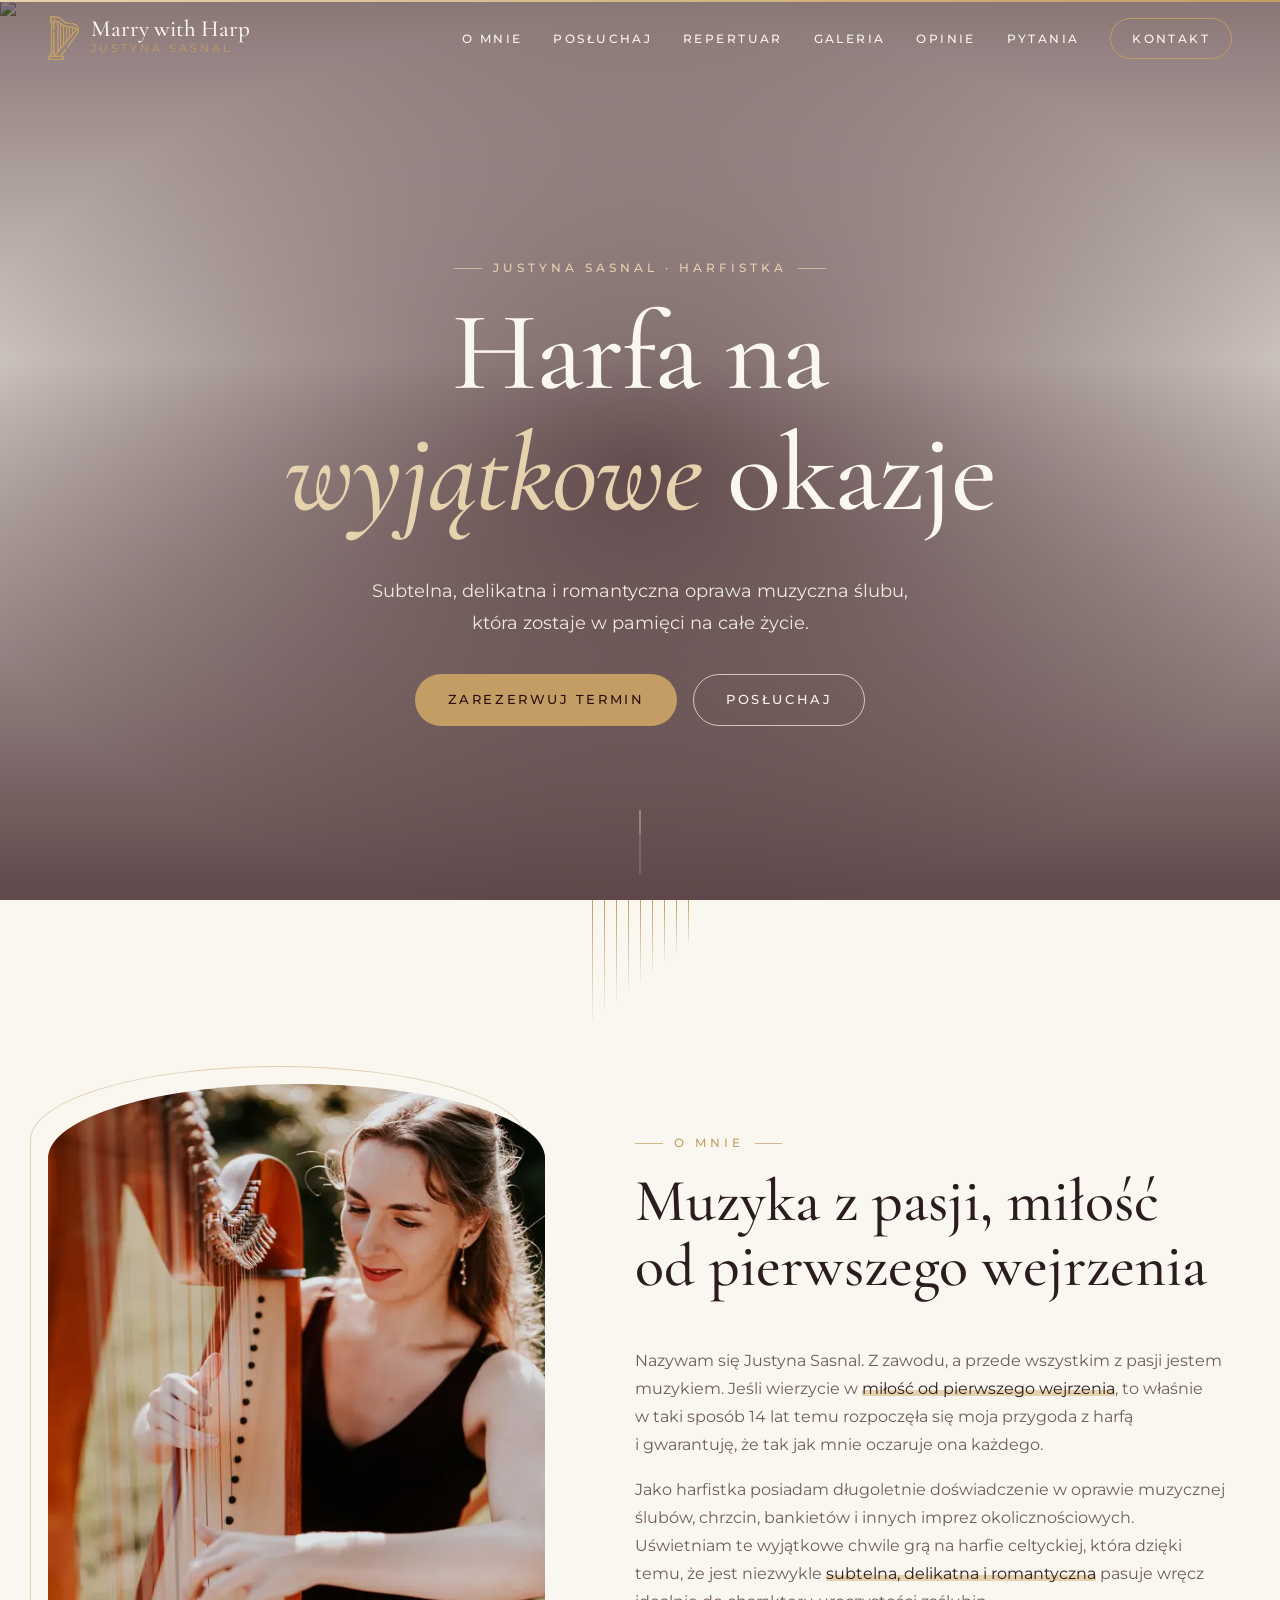
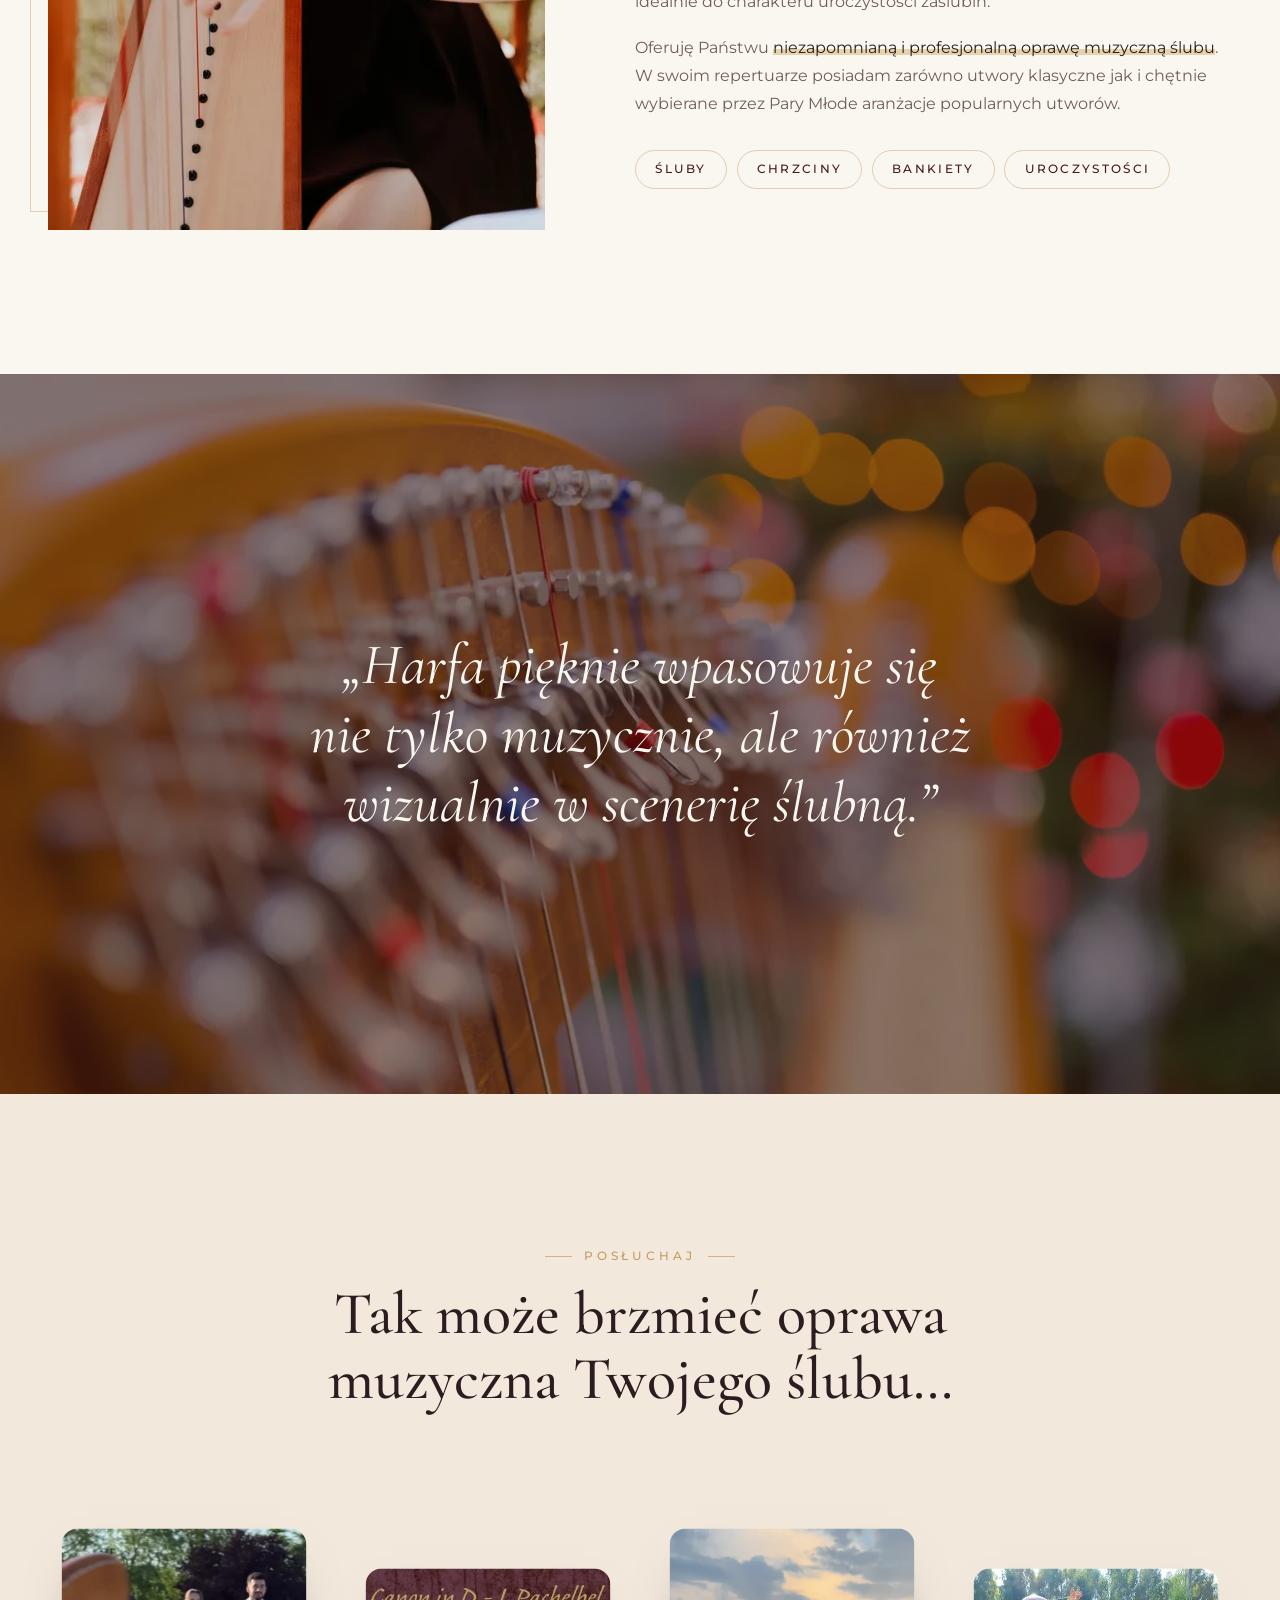
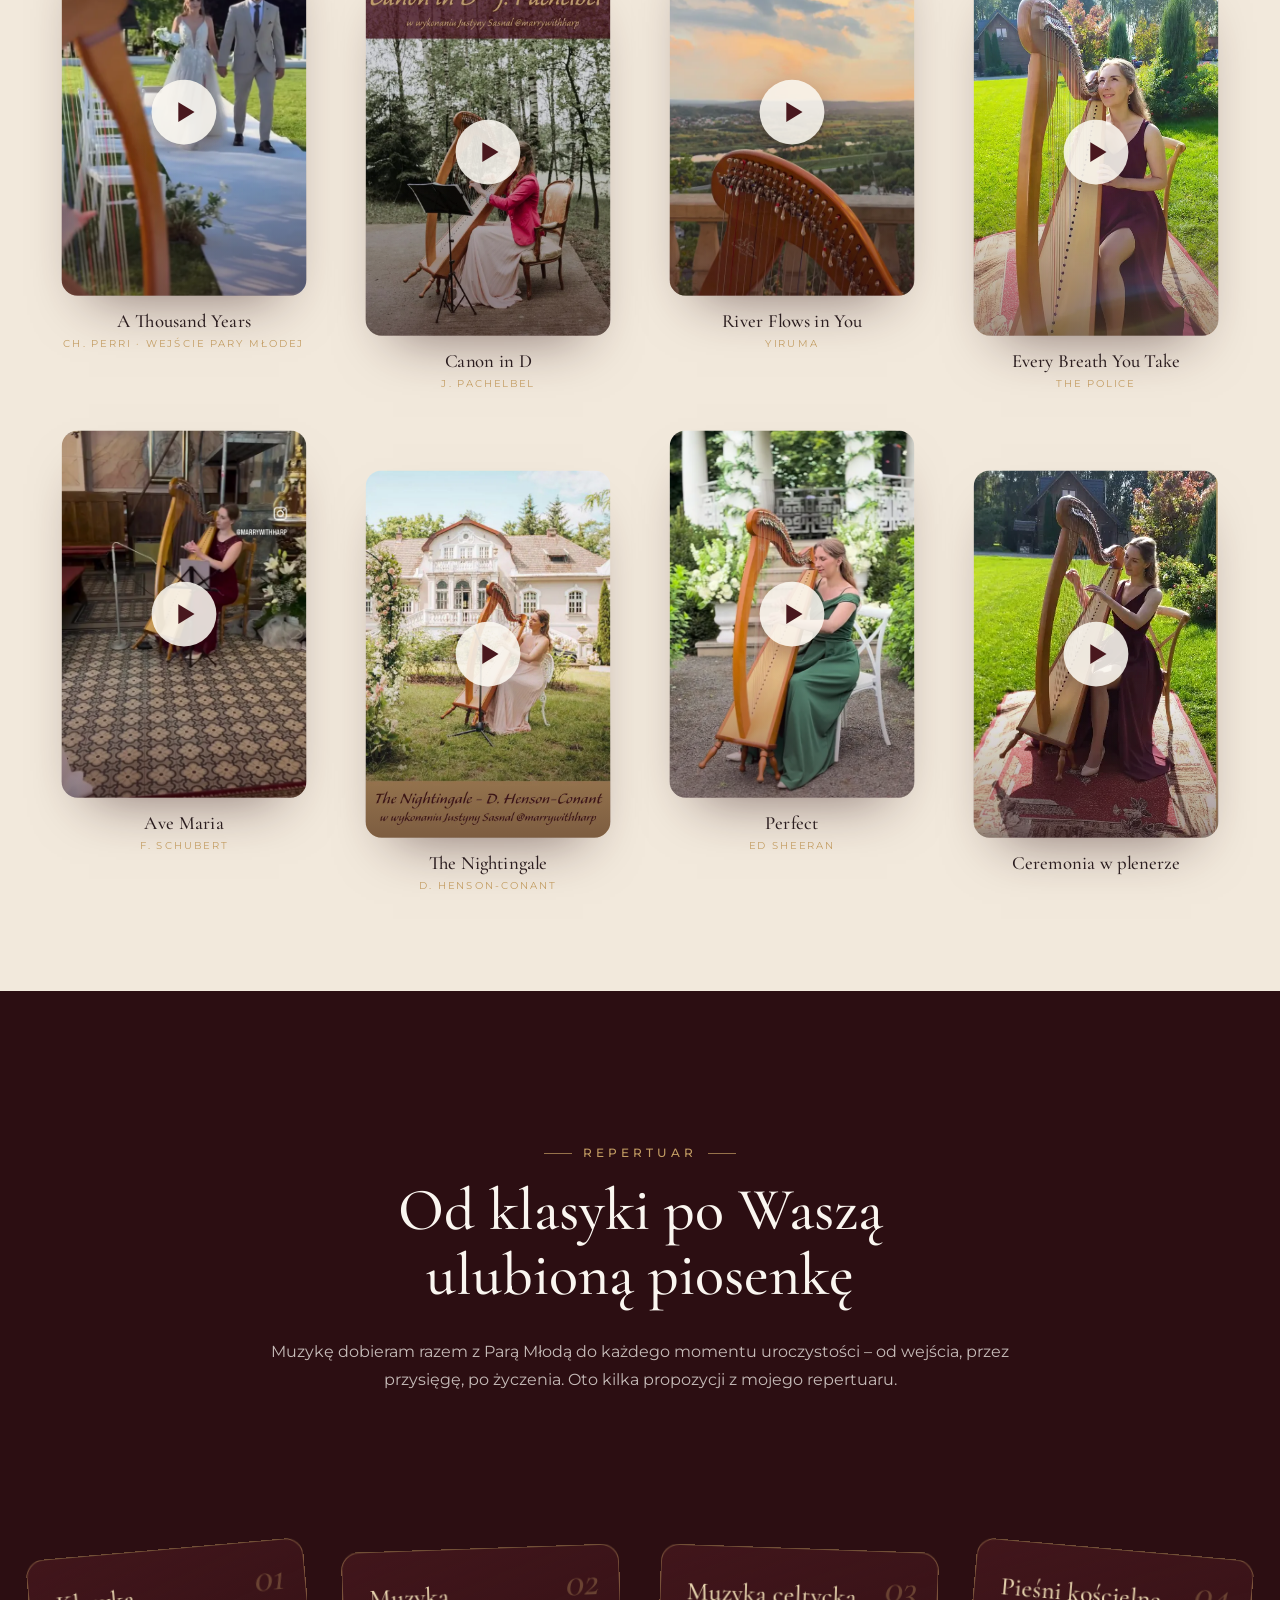
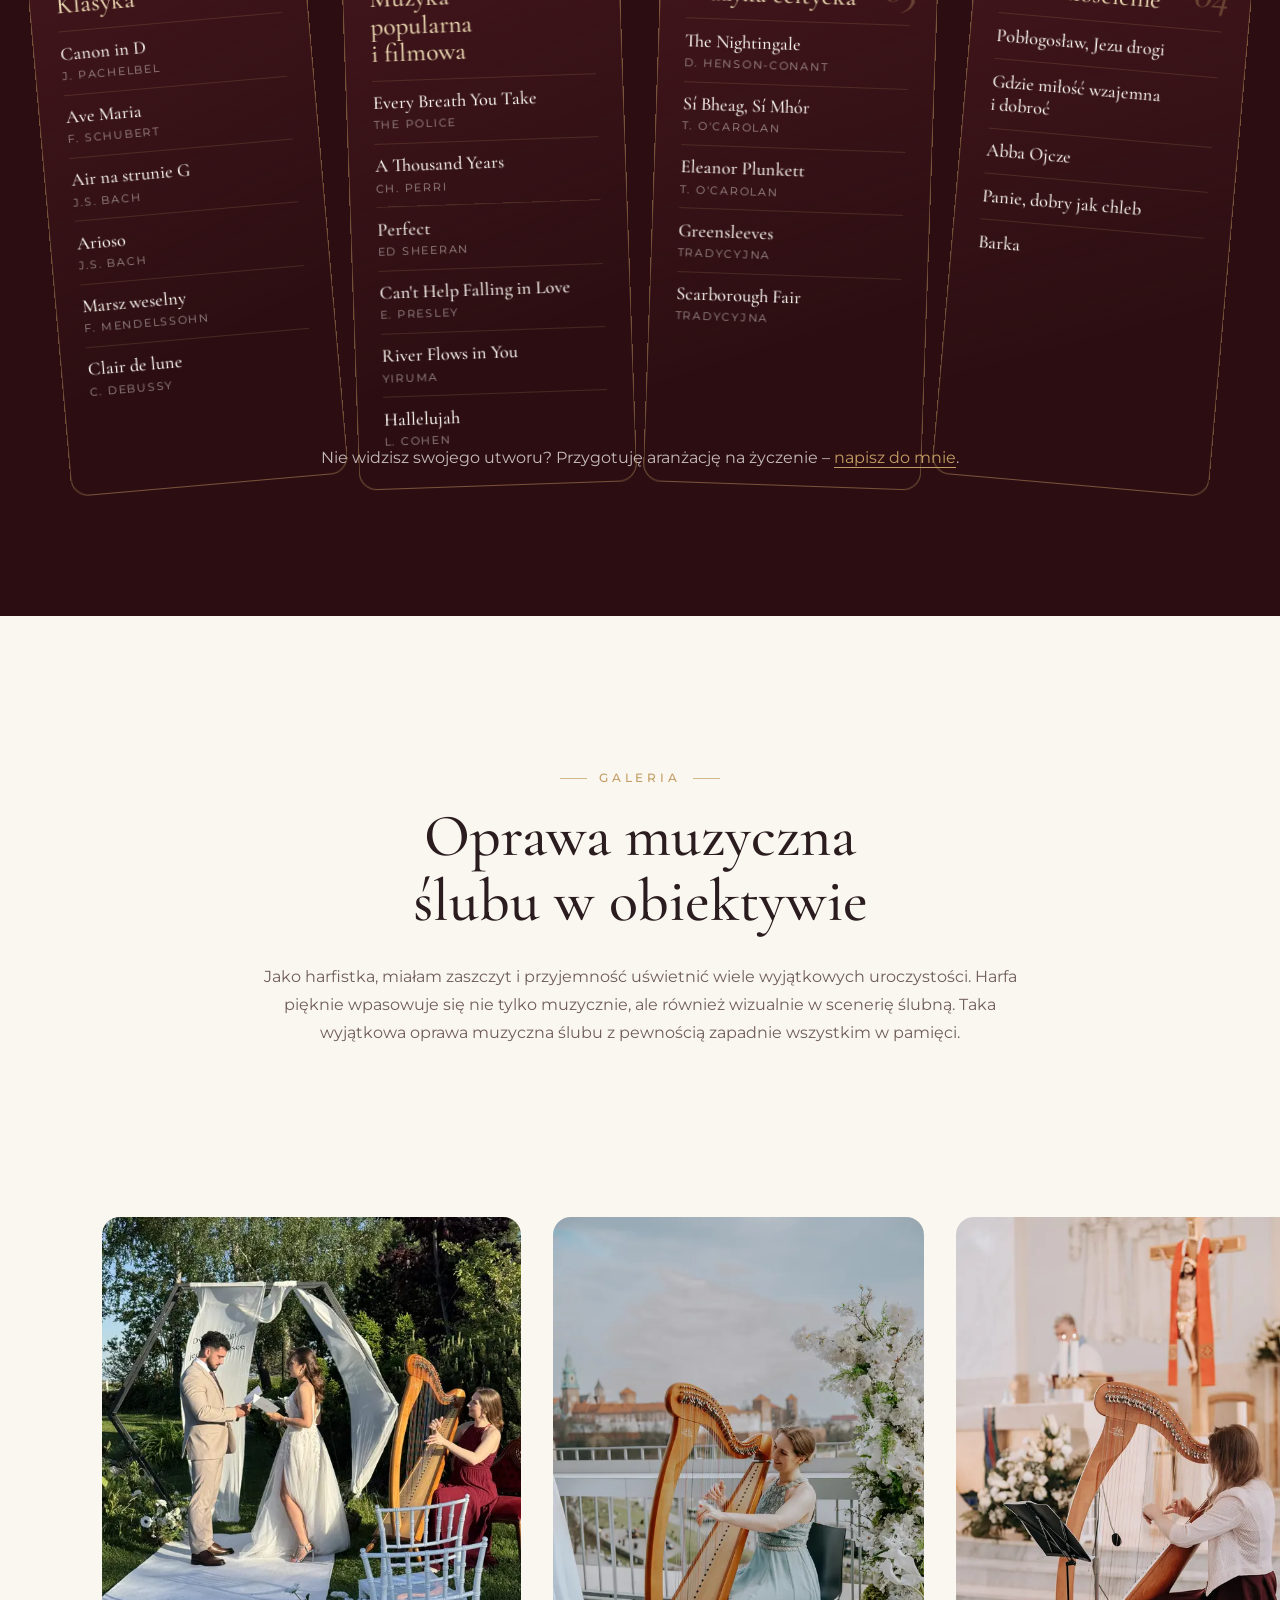
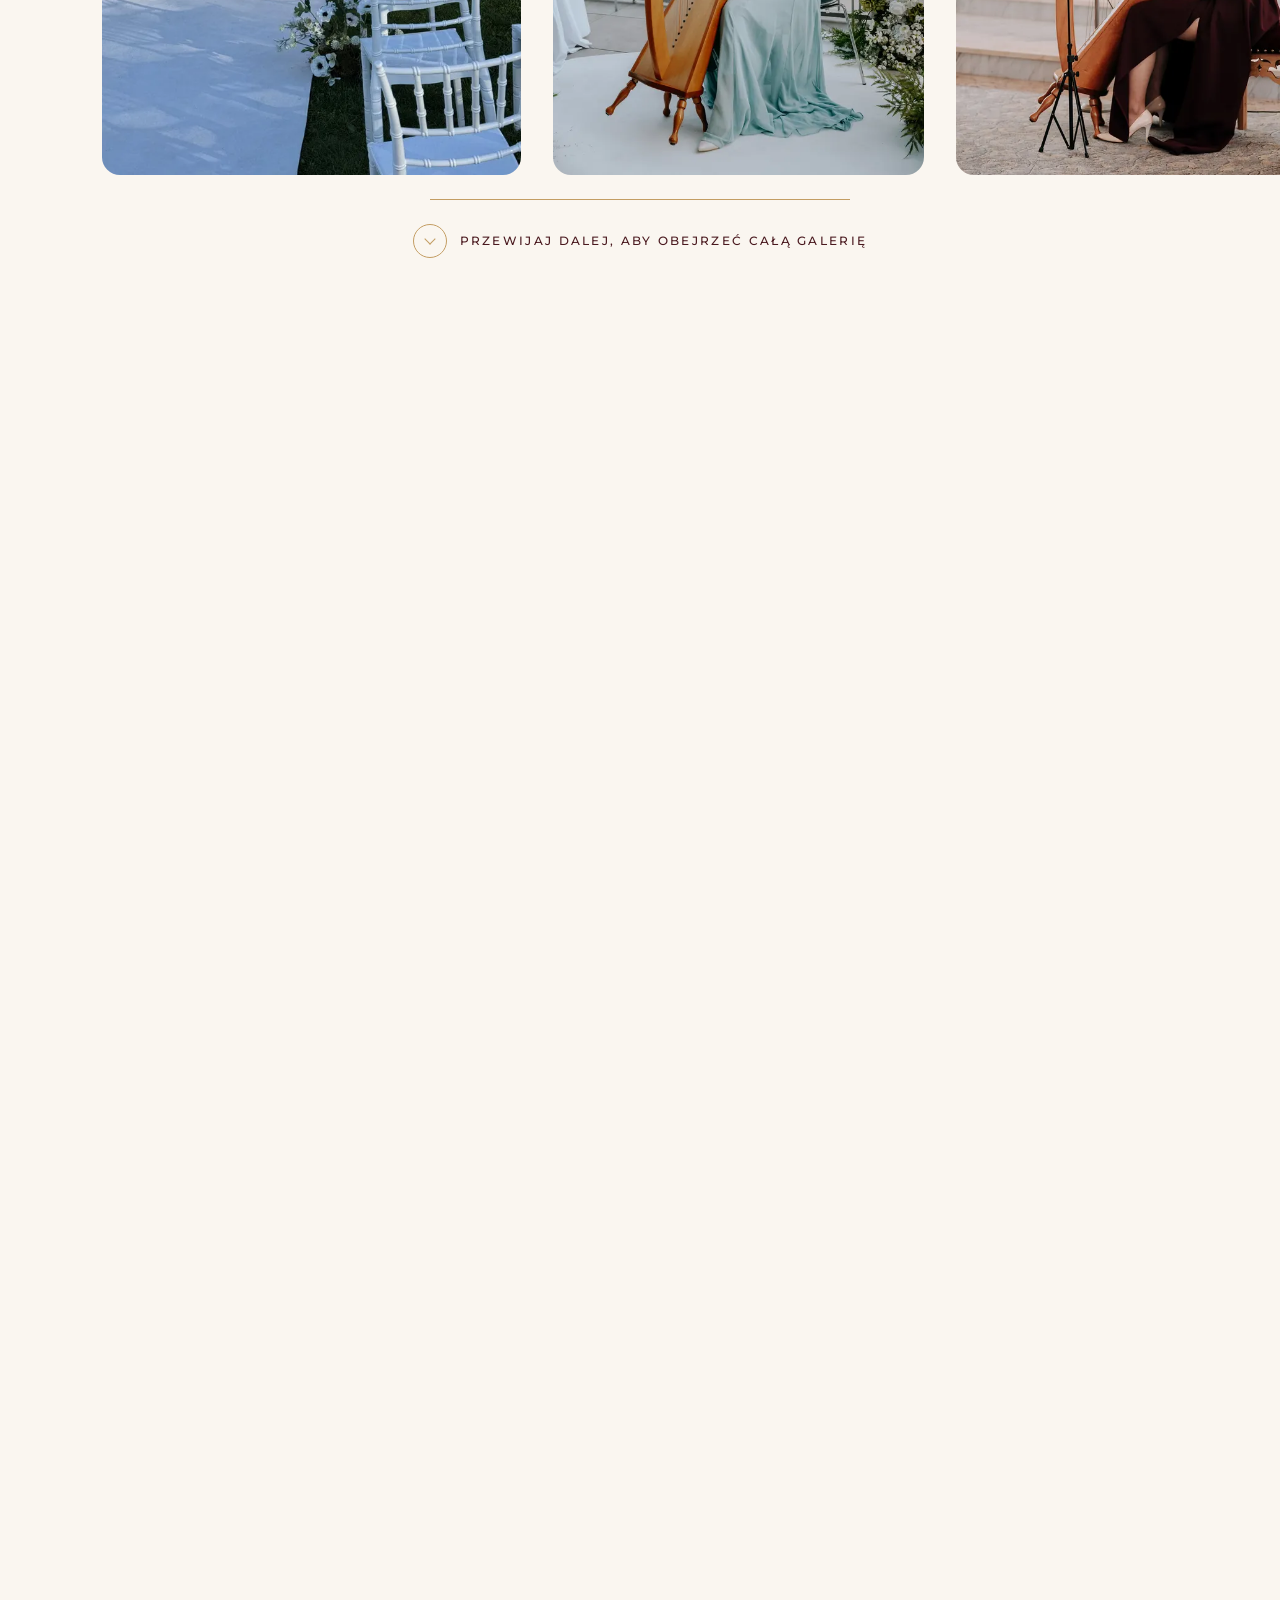
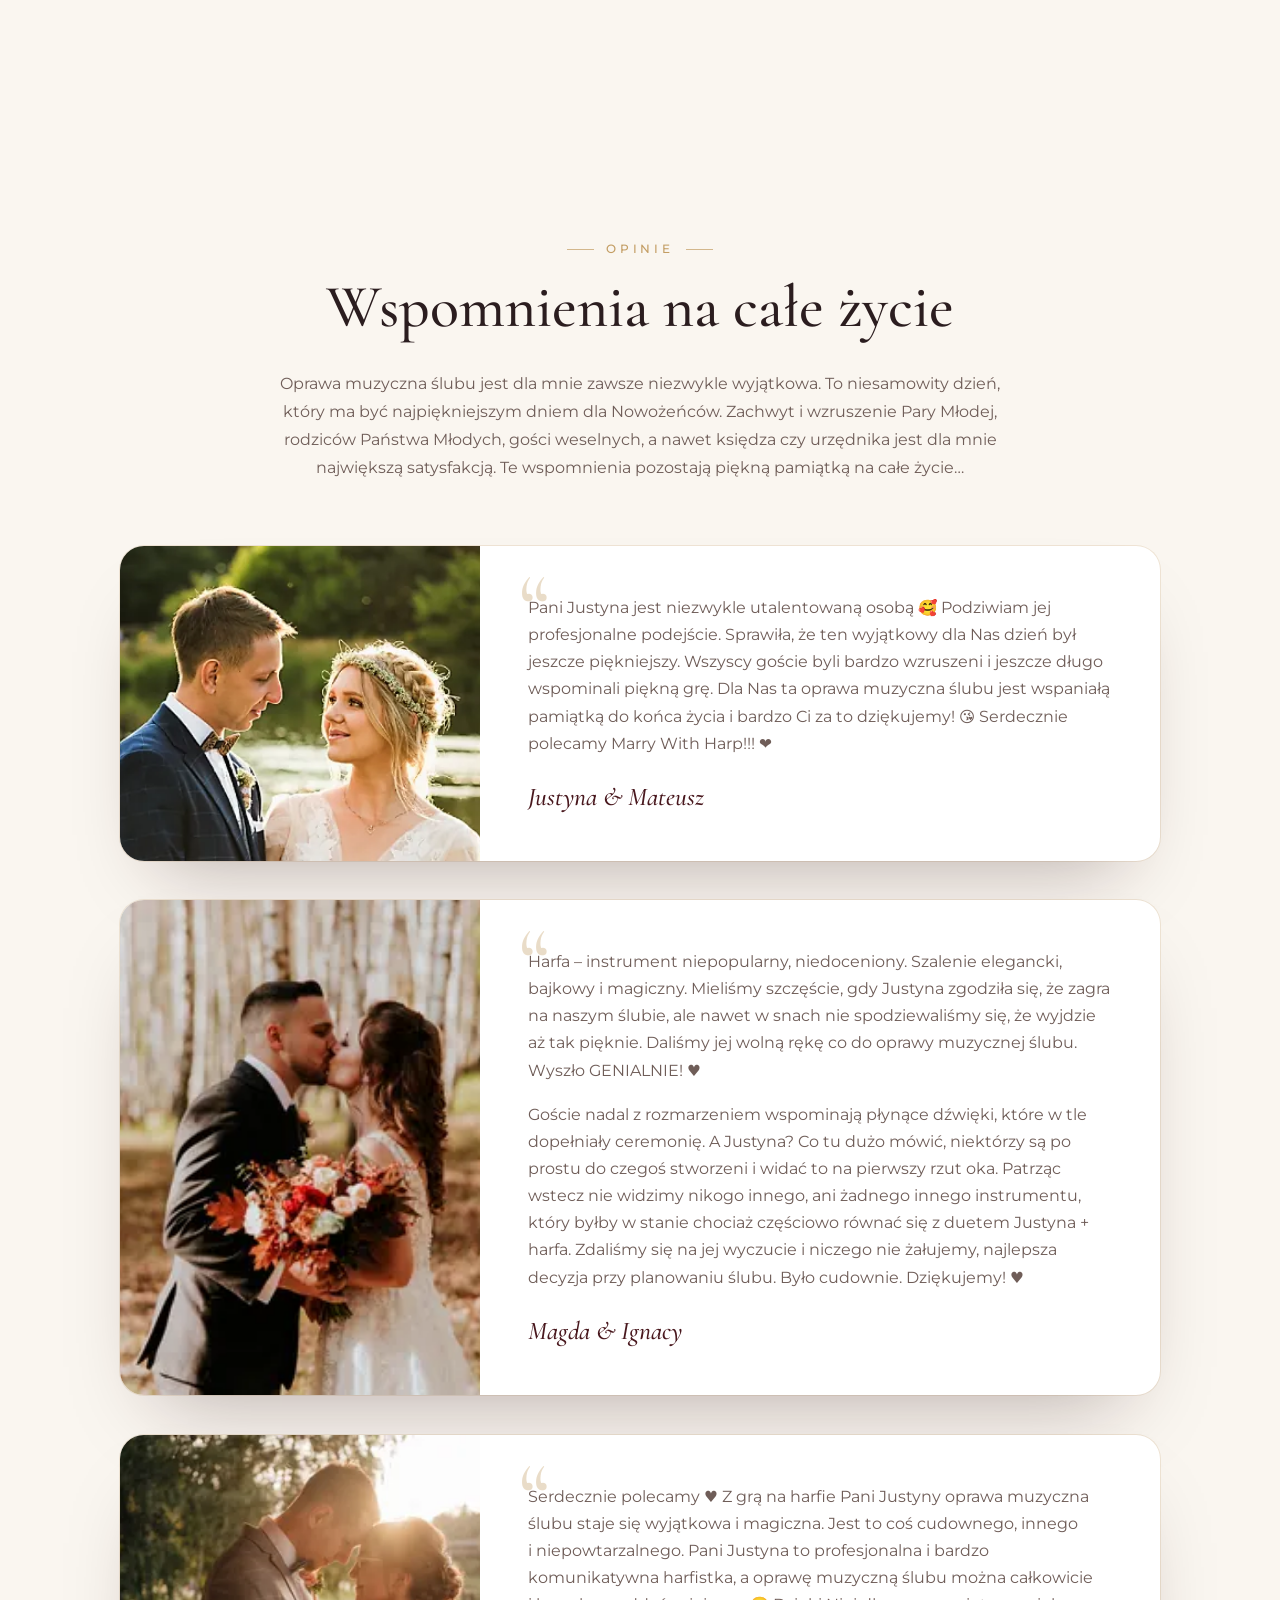
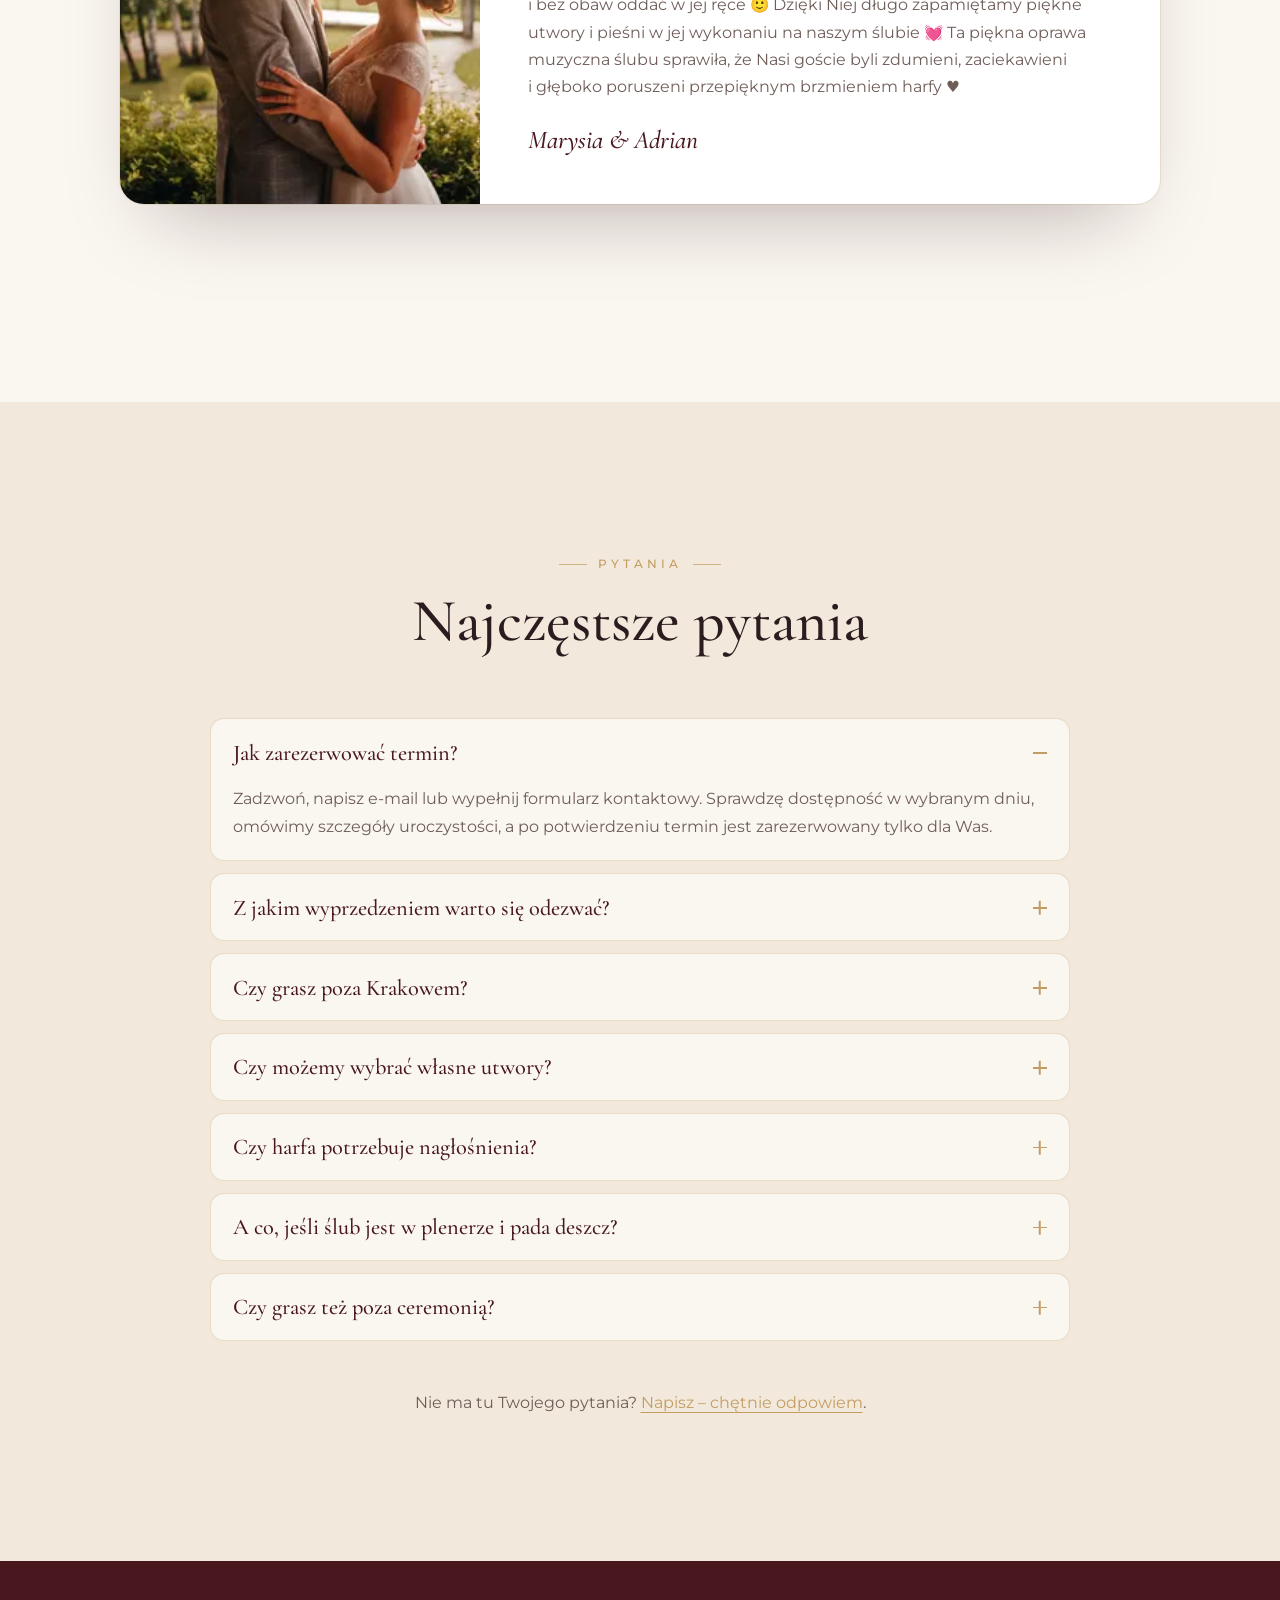
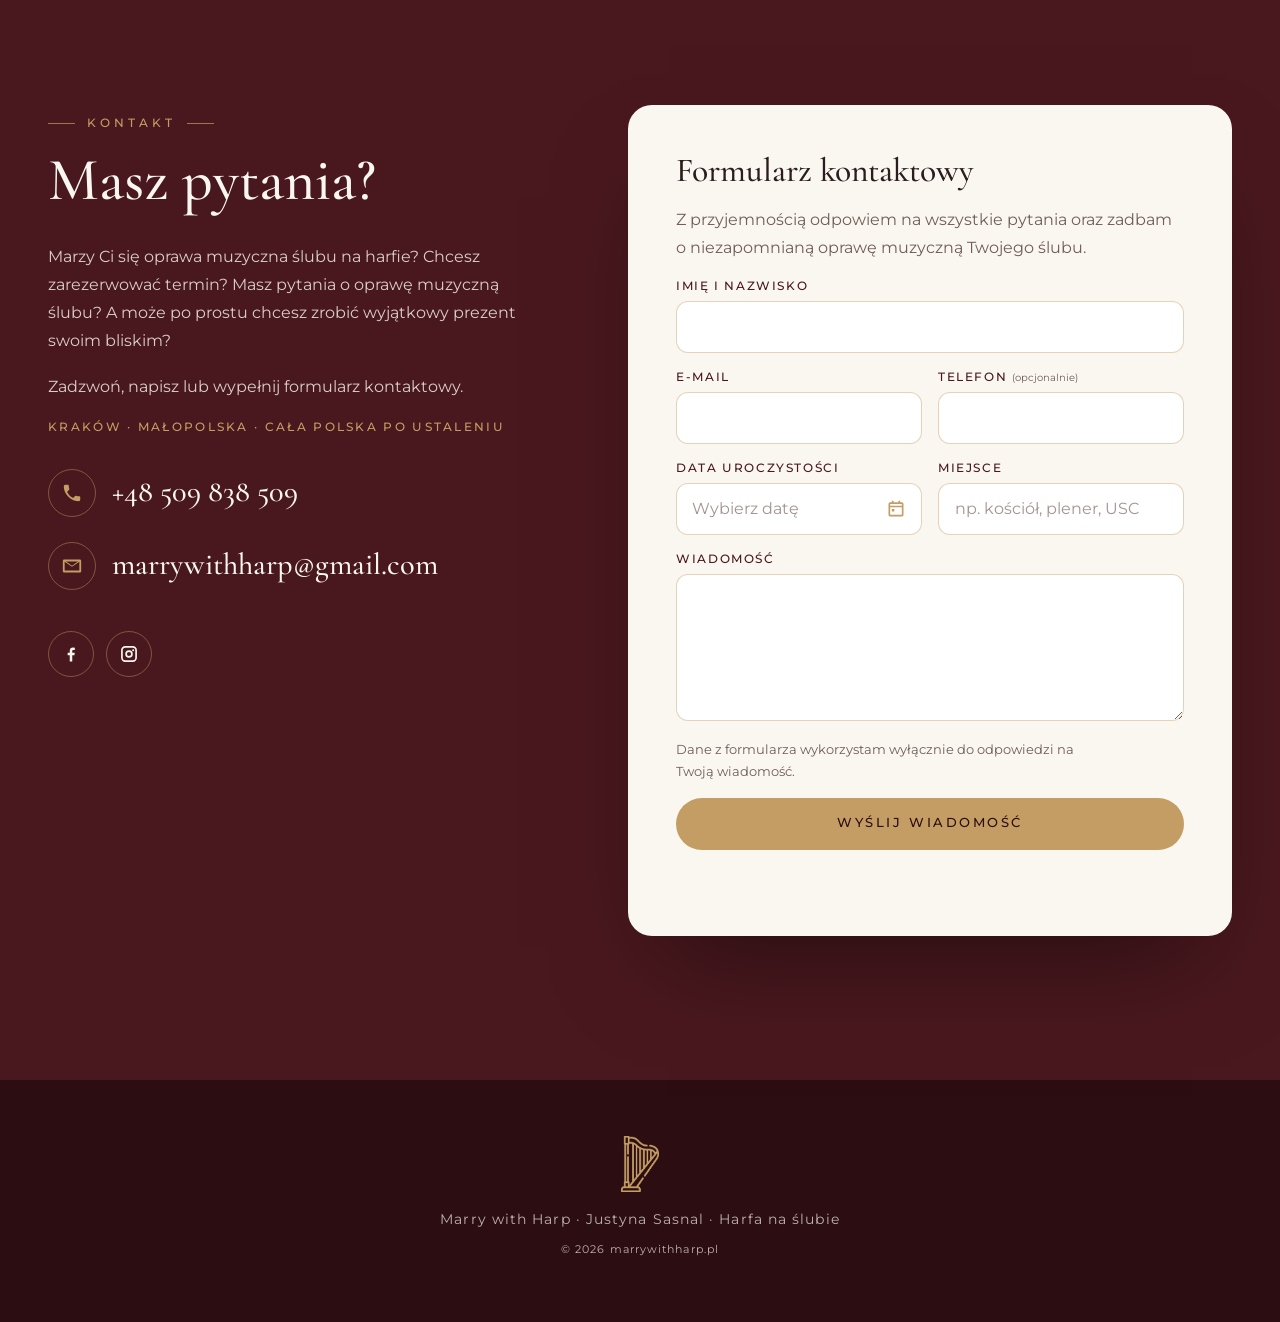
==== commit f7a37173: "Add Repertuar and FAQ sections, video titles, service area (draft content) - Repertuar: 4 categories" ====
--- a/index.html
+++ b/index.html
@@ -25,8 +25,8 @@
 
   <link rel="preload" href="assets/fonts/cormorant-latin.woff2" as="font" type="font/woff2" crossorigin>
   <link rel="preload" href="assets/fonts/montserrat-latin.woff2" as="font" type="font/woff2" crossorigin>
-  <link rel="preload" as="image" href="assets/img/harfa-swieta-1400.webp" media="(min-aspect-ratio: 3/4)"
-        imagesrcset="assets/img/harfa-swieta-800.webp 800w, assets/img/harfa-swieta-1400.webp 1400w, assets/img/harfa-swieta-2200.webp 2200w"
+  <link rel="preload" as="image" href="assets/img/hero-slub-1400.webp" media="(min-aspect-ratio: 3/4)"
+        imagesrcset="assets/img/hero-slub-1400.webp 1400w, assets/img/hero-slub-2200.webp 2200w"
         imagesizes="100vw">
   <link rel="preload" as="image" href="assets/img/hero-mobile-800.webp" media="(max-aspect-ratio: 3/4)"
         imagesrcset="assets/img/hero-mobile-800.webp 800w, assets/img/hero-mobile-1200.webp 1200w"
@@ -47,7 +47,7 @@
     "logo": "https://marrywithharp.pl/assets/img/icon-512.png",
     "telephone": "+48509838509",
     "email": "marrywithharp@gmail.com",
-    "areaServed": "Kraków",
+    "areaServed": ["Kraków", "województwo małopolskie", "Polska"],
     "founder": { "@type": "Person", "name": "Justyna Sasnal", "jobTitle": "Harfistka" },
     "sameAs": [
       "https://www.facebook.com/justyna.sasnal/",
@@ -78,8 +78,10 @@
       <ul>
         <li><a href="#o-mnie">O mnie</a></li>
         <li><a href="#posluchaj">Posłuchaj</a></li>
+        <li><a href="#repertuar">Repertuar</a></li>
         <li><a href="#galeria">Galeria</a></li>
         <li><a href="#opinie">Opinie</a></li>
+        <li><a href="#pytania">Pytania</a></li>
         <li><a class="nav-cta" href="#kontakt">Kontakt</a></li>
       </ul>
     </nav>
@@ -91,9 +93,9 @@
       <picture class="hero__media">
         <source media="(max-aspect-ratio: 3/4)" width="1200" height="1800"
                 srcset="assets/img/hero-mobile-800.webp 800w, assets/img/hero-mobile-1200.webp 1200w" sizes="100vw">
-        <img src="assets/img/harfa-swieta-1400.webp"
-             srcset="assets/img/harfa-swieta-800.webp 800w, assets/img/harfa-swieta-1400.webp 1400w, assets/img/harfa-swieta-2200.webp 2200w"
-             sizes="100vw" width="2200" height="1684" alt="Justyna Sasnal grająca na harfie" fetchpriority="high">
+        <img src="assets/img/hero-slub-1400.webp"
+             srcset="assets/img/hero-slub-1400.webp 1400w, assets/img/hero-slub-2200.webp 2200w"
+             sizes="100vw" width="2200" height="1375" alt="Ceremonia ślubna w plenerze z harfistką Justyną Sasnal" fetchpriority="high">
       </picture>
       <div class="hero__content">
         <p class="eyebrow">Justyna Sasnal · harfistka</p>
@@ -158,7 +160,8 @@
             <video controls preload="none" playsinline poster="assets/img/poster-wejscie-pary-mlodej.webp" width="720" height="1280">
               <source src="assets/video/wejscie-pary-mlodej.mp4" type="video/mp4">
             </video>
-            <figcaption>Wejście Pary Młodej <span>Ceremonia w plenerze</span></figcaption>
+            <!-- TREŚĆ DO WERYFIKACJI: tytuły czterech nowych filmów są tymczasowe -->
+            <figcaption>A Thousand Years <span>Ch. Perri · wejście Pary Młodej</span></figcaption>
           </figure>
           <figure class="video-card">
             <video controls preload="none" playsinline poster="assets/img/poster-canon-in-d.webp" width="720" height="1080">
@@ -170,7 +173,7 @@
             <video controls preload="none" playsinline poster="assets/img/poster-taras-zachod-slonca.webp" width="720" height="1280">
               <source src="assets/video/taras-zachod-slonca.mp4" type="video/mp4">
             </video>
-            <figcaption>Taras o zachodzie słońca</figcaption>
+            <figcaption>River Flows in You <span>Yiruma</span></figcaption>
           </figure>
           <figure class="video-card">
             <video controls preload="none" playsinline poster="assets/img/poster-every-breath-540.webp" width="720" height="1280">
@@ -182,7 +185,7 @@
             <video controls preload="none" playsinline poster="assets/img/poster-ceremonia-kosciol.webp" width="720" height="1280">
               <source src="assets/video/ceremonia-kosciol.mp4" type="video/mp4">
             </video>
-            <figcaption>Ceremonia w kościele</figcaption>
+            <figcaption>Ave Maria <span>F. Schubert</span></figcaption>
           </figure>
           <figure class="video-card">
             <video controls preload="none" playsinline poster="assets/img/poster-nightingale.webp" width="720" height="1080">
@@ -194,7 +197,7 @@
             <video controls preload="none" playsinline poster="assets/img/poster-ceremonia-ogrod.webp" width="720" height="1280">
               <source src="assets/video/ceremonia-ogrod.mp4" type="video/mp4">
             </video>
-            <figcaption>Ceremonia w ogrodzie</figcaption>
+            <figcaption>Perfect <span>Ed Sheeran</span></figcaption>
           </figure>
           <figure class="video-card">
             <video controls preload="none" playsinline poster="assets/img/poster-ceremonia-341.webp" width="720" height="1280">
@@ -203,6 +206,66 @@
             <figcaption>Ceremonia w plenerze</figcaption>
           </figure>
         </div>
+      </div>
+    </section>
+
+    <!-- REPERTUAR (TREŚĆ DO WERYFIKACJI: lista przykładowa) -->
+    <section id="repertuar" class="section repertoire" aria-labelledby="repertoire-title">
+      <div class="container">
+        <header class="section-head">
+          <p class="eyebrow reveal">Repertuar</p>
+          <h2 id="repertoire-title" class="reveal">Od klasyki po Waszą ulubioną piosenkę</h2>
+          <p class="reveal">Muzykę dobieram razem z Parą Młodą do każdego momentu uroczystości – od wejścia, przez przysięgę, po życzenia. Oto kilka propozycji z mojego repertuaru.</p>
+        </header>
+        <div class="rep-grid">
+          <article class="rep-card">
+            <span class="rep-card__num" aria-hidden="true">01</span>
+            <h3>Klasyka</h3>
+            <ul>
+              <li>Canon in D <span>J. Pachelbel</span></li>
+              <li>Ave Maria <span>F. Schubert</span></li>
+              <li>Air na strunie G <span>J.S. Bach</span></li>
+              <li>Arioso <span>J.S. Bach</span></li>
+              <li>Marsz weselny <span>F. Mendelssohn</span></li>
+              <li>Clair de lune <span>C. Debussy</span></li>
+            </ul>
+          </article>
+          <article class="rep-card">
+            <span class="rep-card__num" aria-hidden="true">02</span>
+            <h3>Muzyka popularna i filmowa</h3>
+            <ul>
+              <li>Every Breath You Take <span>The Police</span></li>
+              <li>A Thousand Years <span>Ch. Perri</span></li>
+              <li>Perfect <span>Ed Sheeran</span></li>
+              <li>Can't Help Falling in Love <span>E. Presley</span></li>
+              <li>River Flows in You <span>Yiruma</span></li>
+              <li>Hallelujah <span>L. Cohen</span></li>
+            </ul>
+          </article>
+          <article class="rep-card">
+            <span class="rep-card__num" aria-hidden="true">03</span>
+            <h3>Muzyka celtycka</h3>
+            <ul>
+              <li>The Nightingale <span>D. Henson-Conant</span></li>
+              <li>Sí Bheag, Sí Mhór <span>T. O'Carolan</span></li>
+              <li>Eleanor Plunkett <span>T. O'Carolan</span></li>
+              <li>Greensleeves <span>tradycyjna</span></li>
+              <li>Scarborough Fair <span>tradycyjna</span></li>
+            </ul>
+          </article>
+          <article class="rep-card">
+            <span class="rep-card__num" aria-hidden="true">04</span>
+            <h3>Pieśni kościelne</h3>
+            <ul>
+              <li>Pobłogosław, Jezu drogi</li>
+              <li>Gdzie miłość wzajemna i dobroć</li>
+              <li>Abba Ojcze</li>
+              <li>Panie, dobry jak chleb</li>
+              <li>Barka</li>
+            </ul>
+          </article>
+        </div>
+        <p class="rep-note reveal">Nie widzisz swojego utworu? Przygotuję aranżację na życzenie – <a href="#kontakt">napisz do mnie</a>.</p>
       </div>
     </section>
 
@@ -283,6 +346,47 @@
       </div>
     </section>
 
+    <!-- PYTANIA (TREŚĆ DO WERYFIKACJI: odpowiedzi przykładowe) -->
+    <section id="pytania" class="section faq" aria-labelledby="faq-title">
+      <div class="container faq__inner">
+        <header class="section-head">
+          <p class="eyebrow reveal">Pytania</p>
+          <h2 id="faq-title" class="reveal">Najczęstsze pytania</h2>
+        </header>
+        <div class="faq-list">
+          <details class="faq-item" name="faq" open>
+            <summary>Jak zarezerwować termin?</summary>
+            <div class="faq-item__body"><p>Zadzwoń, napisz e-mail lub wypełnij formularz kontaktowy. Sprawdzę dostępność w wybranym dniu, omówimy szczegóły uroczystości, a po potwierdzeniu termin jest zarezerwowany tylko dla Was.</p></div>
+          </details>
+          <details class="faq-item" name="faq">
+            <summary>Z jakim wyprzedzeniem warto się odezwać?</summary>
+            <div class="faq-item__body"><p>Najlepiej kilka miesięcy przed uroczystością – szczególnie w sezonie ślubnym (od maja do września), kiedy soboty szybko się zapełniają. Warto jednak zapytać także o bliższe terminy.</p></div>
+          </details>
+          <details class="faq-item" name="faq">
+            <summary>Czy grasz poza Krakowem?</summary>
+            <div class="faq-item__body"><p>Tak. Gram w Krakowie i całej Małopolsce, a po wcześniejszym ustaleniu również w innych miejscach w Polsce. Koszt dojazdu ustalamy indywidualnie.</p></div>
+          </details>
+          <details class="faq-item" name="faq">
+            <summary>Czy możemy wybrać własne utwory?</summary>
+            <div class="faq-item__body"><p>Oczywiście. Możecie wybrać utwory z mojego repertuaru albo poprosić o aranżację Waszej ulubionej piosenki. Chętnie doradzę, co sprawdzi się na wejście, podczas przysięgi, podpisywania dokumentów i na wyjście.</p></div>
+          </details>
+          <details class="faq-item" name="faq">
+            <summary>Czy harfa potrzebuje nagłośnienia?</summary>
+            <div class="faq-item__body"><p>Harfa celtycka jest instrumentem akustycznym – w kościele, sali ślubów czy kameralnym plenerze brzmi pięknie bez nagłośnienia. Przy dużej liczbie gości na otwartej przestrzeni warto pomyśleć o delikatnym nagłośnieniu.</p></div>
+          </details>
+          <details class="faq-item" name="faq">
+            <summary>A co, jeśli ślub jest w plenerze i pada deszcz?</summary>
+            <div class="faq-item__body"><p>Harfa nie może stać w deszczu ani w pełnym słońcu, dlatego na ślub plenerowy potrzebne jest zadaszone lub zacienione miejsce. Wszystko ustalamy wcześniej, razem z planem awaryjnym.</p></div>
+          </details>
+          <details class="faq-item" name="faq">
+            <summary>Czy grasz też poza ceremonią?</summary>
+            <div class="faq-item__body"><p>Tak – podczas koktajlu, obiadu weselnego, chrzcin, bankietów i innych uroczystości. Muzyka na harfie to także wyjątkowy prezent dla bliskich, np. na rocznicę czy zaręczyny.</p></div>
+          </details>
+        </div>
+        <p class="rep-note reveal">Nie ma tu Twojego pytania? <a href="#kontakt">Napisz – chętnie odpowiem</a>.</p>
+      </div>
+    </section>
+
     <!-- KONTAKT -->
     <section id="kontakt" class="section contact" aria-labelledby="contact-title">
       <div class="container contact__grid">
@@ -291,6 +395,7 @@
           <h2 id="contact-title" class="reveal">Masz pytania?</h2>
           <p class="reveal">Marzy Ci się oprawa muzyczna ślubu na harfie? Chcesz zarezerwować termin? Masz pytania o oprawę muzyczną ślubu? A może po prostu chcesz zrobić wyjątkowy prezent swoim bliskim?</p>
           <p class="reveal">Zadzwoń, napisz lub wypełnij formularz kontaktowy.</p>
+          <p class="contact__area reveal">Kraków · Małopolska · cała Polska po ustaleniu</p>
           <ul class="contact__links">
             <li class="reveal">
               <a href="tel:+48509838509">
--- a/assets/css/style.css
+++ b/assets/css/style.css
@@ -212,6 +212,11 @@
     border: 0; background: none; color: inherit; overflow: visible;
     width: auto; height: auto;
   }
+}
+@media (min-width: 861px) and (max-width: 1180px) {
+  .site-nav ul { gap: 1rem; }
+  .site-nav a { letter-spacing: .12em; font-size: .7rem; }
+  .brand__sub { display: none; }
 }
 
 @media (max-width: 860px) {
@@ -260,8 +265,8 @@
 .hero__media::after {
   content: ""; position: absolute; inset: 0;
   background:
-    radial-gradient(ellipse at 30% 60%, rgb(44 14 18 / .55), transparent 70%),
-    linear-gradient(180deg, rgb(44 14 18 / .55) 0%, rgb(44 14 18 / .15) 40%, rgb(44 14 18 / .75) 100%);
+    radial-gradient(ellipse 55% 50% at 50% 52%, rgb(44 14 18 / .62), transparent 100%),
+    linear-gradient(180deg, rgb(44 14 18 / .55) 0%, rgb(44 14 18 / .2) 40%, rgb(44 14 18 / .75) 100%);
 }
 .hero__content {
   width: min(100% - 2 * var(--gutter), 960px);
@@ -475,11 +480,86 @@
   .review > img { aspect-ratio: 3 / 2; height: auto; min-height: 0; }
 }
 
+/* ---------- Repertoire ---------- */
+.repertoire { background: var(--wine-deep); color: var(--cream); overflow: clip; }
+.repertoire .section-head p:last-child { color: color-mix(in srgb, var(--cream) 75%, transparent); }
+.rep-grid { display: grid; grid-template-columns: repeat(4, minmax(0, 1fr)); gap: clamp(1rem, 2vw, 1.5rem); }
+.rep-card {
+  position: relative; padding: 2rem 1.6rem 1.8rem;
+  border: 1px solid var(--line); border-radius: var(--radius);
+  background: linear-gradient(160deg, color-mix(in srgb, var(--wine) 70%, transparent), transparent 70%);
+}
+.rep-card__num {
+  position: absolute; top: 1rem; right: 1.25rem;
+  font: italic 500 2.6rem/1 var(--serif); color: color-mix(in srgb, var(--gold) 35%, transparent);
+}
+.rep-card h3 { font-size: 1.6rem; color: var(--gold-soft); padding-right: 2.5rem; }
+.rep-card ul { list-style: none; margin: 0; padding: 0; }
+.rep-card li {
+  padding: .65rem 0; border-top: 1px solid color-mix(in srgb, var(--gold) 18%, transparent);
+  font: 500 1.15rem/1.3 var(--serif);
+}
+.rep-card li span {
+  display: block; margin-top: .15rem;
+  font: 400 .68rem/1.4 var(--sans); letter-spacing: .16em; text-transform: uppercase;
+  color: color-mix(in srgb, var(--cream) 55%, transparent);
+}
+.rep-note { margin: clamp(2rem, 5vw, 3rem) 0 0; text-align: center; color: var(--muted); }
+.repertoire .rep-note { color: color-mix(in srgb, var(--cream) 75%, transparent); }
+.rep-note a { color: var(--gold); text-underline-offset: .25em; }
+@media (max-width: 1100px) { .rep-grid { grid-template-columns: repeat(2, minmax(0, 1fr)); } }
+@media (max-width: 640px) {
+  /* phones: swipeable cards, same pattern as the video carousel */
+  .rep-grid {
+    display: flex; gap: 1rem; overflow-x: auto; overscroll-behavior-x: contain;
+    scroll-snap-type: x mandatory; scrollbar-width: none;
+    margin-inline: calc(-1 * var(--gutter)); padding: .5rem var(--gutter) 1rem;
+    scroll-padding-inline: var(--gutter);
+  }
+  .rep-grid::-webkit-scrollbar { display: none; }
+  .rep-card { flex: 0 0 76vw; scroll-snap-align: center; }
+}
+
+/* ---------- FAQ ---------- */
+.faq { background: var(--paper); }
+.faq__inner { max-width: 860px; }
+.faq-list { display: grid; gap: .75rem; }
+.faq-item {
+  background: var(--cream); border-radius: 14px;
+  border: 1px solid color-mix(in srgb, var(--gold) 30%, transparent);
+  interpolate-size: allow-keywords;   /* lets ::details-content animate to height:auto */
+}
+.faq-item summary {
+  list-style: none; cursor: pointer; position: relative;
+  padding: 1.15rem 3.5rem 1.15rem 1.4rem;
+  font: 500 clamp(1.2rem, 2.2vw, 1.4rem)/1.3 var(--serif); color: var(--wine);
+}
+.faq-item summary::-webkit-details-marker { display: none; }
+.faq-item summary::before, .faq-item summary::after {
+  content: ""; position: absolute; right: 1.4rem; top: 50%; width: 14px; height: 1.5px;
+  background: var(--gold); transition: rotate .35s var(--ease);
+}
+.faq-item summary::after { rotate: 90deg; }
+.faq-item[open] summary::after { rotate: 0deg; }
+.faq-item__body { padding: 0 1.4rem 1.2rem; }
+.faq-item__body p { margin: 0; color: var(--muted); }
+.faq-item::details-content {
+  block-size: 0; overflow: clip;
+  transition: block-size .4s var(--ease), content-visibility .4s allow-discrete;
+}
+.faq-item[open]::details-content { block-size: auto; }
+@media (prefers-reduced-motion: reduce) {
+  .faq-item::details-content { transition: none; }
+}
+
 /* ---------- Contact ---------- */
 .contact { background: var(--wine); color: var(--cream); }
 .contact .eyebrow { color: var(--gold); }
 .contact__grid { display: grid; grid-template-columns: minmax(0, 5fr) minmax(0, 6fr); gap: clamp(2.5rem, 6vw, 5rem); align-items: start; }
 .contact__info p:not(.eyebrow) { color: color-mix(in srgb, var(--cream) 82%, transparent); }
+.contact__info p.contact__area {
+  font: 500 .72rem/1.6 var(--sans); letter-spacing: .2em; text-transform: uppercase; color: var(--gold);
+}
 .contact__links { list-style: none; padding: 0; margin: 2rem 0; display: grid; gap: 1rem; }
 .contact__links a {
   display: inline-flex; align-items: center; gap: 1rem;
@@ -923,6 +1003,41 @@
     /* --- Contact: form rises from below, icons pop --- */
     .contact-form { animation-range: entry 0% cover 30%; }
 
+    /* --- Repertoire: cards fan in like spread sheet music --- */
+    .rep-card {
+      animation: rep-in linear both;
+      animation-timeline: view();
+      animation-range: entry calc(var(--n, 0) * 7%) cover 40%;
+    }
+    .rep-card:nth-child(1) { --n: 0; --tilt: -5deg; }
+    .rep-card:nth-child(2) { --n: 1; --tilt: -2deg; }
+    .rep-card:nth-child(3) { --n: 2; --tilt: 2deg; }
+    .rep-card:nth-child(4) { --n: 3; --tilt: 5deg; }
+    @keyframes rep-in {
+      from { opacity: 0; translate: 0 90px; rotate: var(--tilt, 0deg); }
+    }
+    .rep-card__num {
+      animation: num-drift linear both;
+      animation-timeline: view();
+      animation-range: cover;
+    }
+    @keyframes num-drift { from { translate: 0 18px; } to { translate: 0 -18px; } }
+    @media (max-width: 640px) {
+      .rep-card {
+        animation: card-focus linear both;
+        animation-timeline: view(inline);
+        animation-range: normal;
+      }
+    }
+
+    /* --- FAQ: questions slide in one by one --- */
+    .faq-item {
+      animation: faq-in linear both;
+      animation-timeline: view();
+      animation-range: entry 0% entry 90%;
+    }
+    @keyframes faq-in { from { opacity: 0; translate: -40px 0; } }
+
     /* --- Key phrases: gold highlight is drawn while reading --- */
     .ink {
       animation: ink-draw linear both;
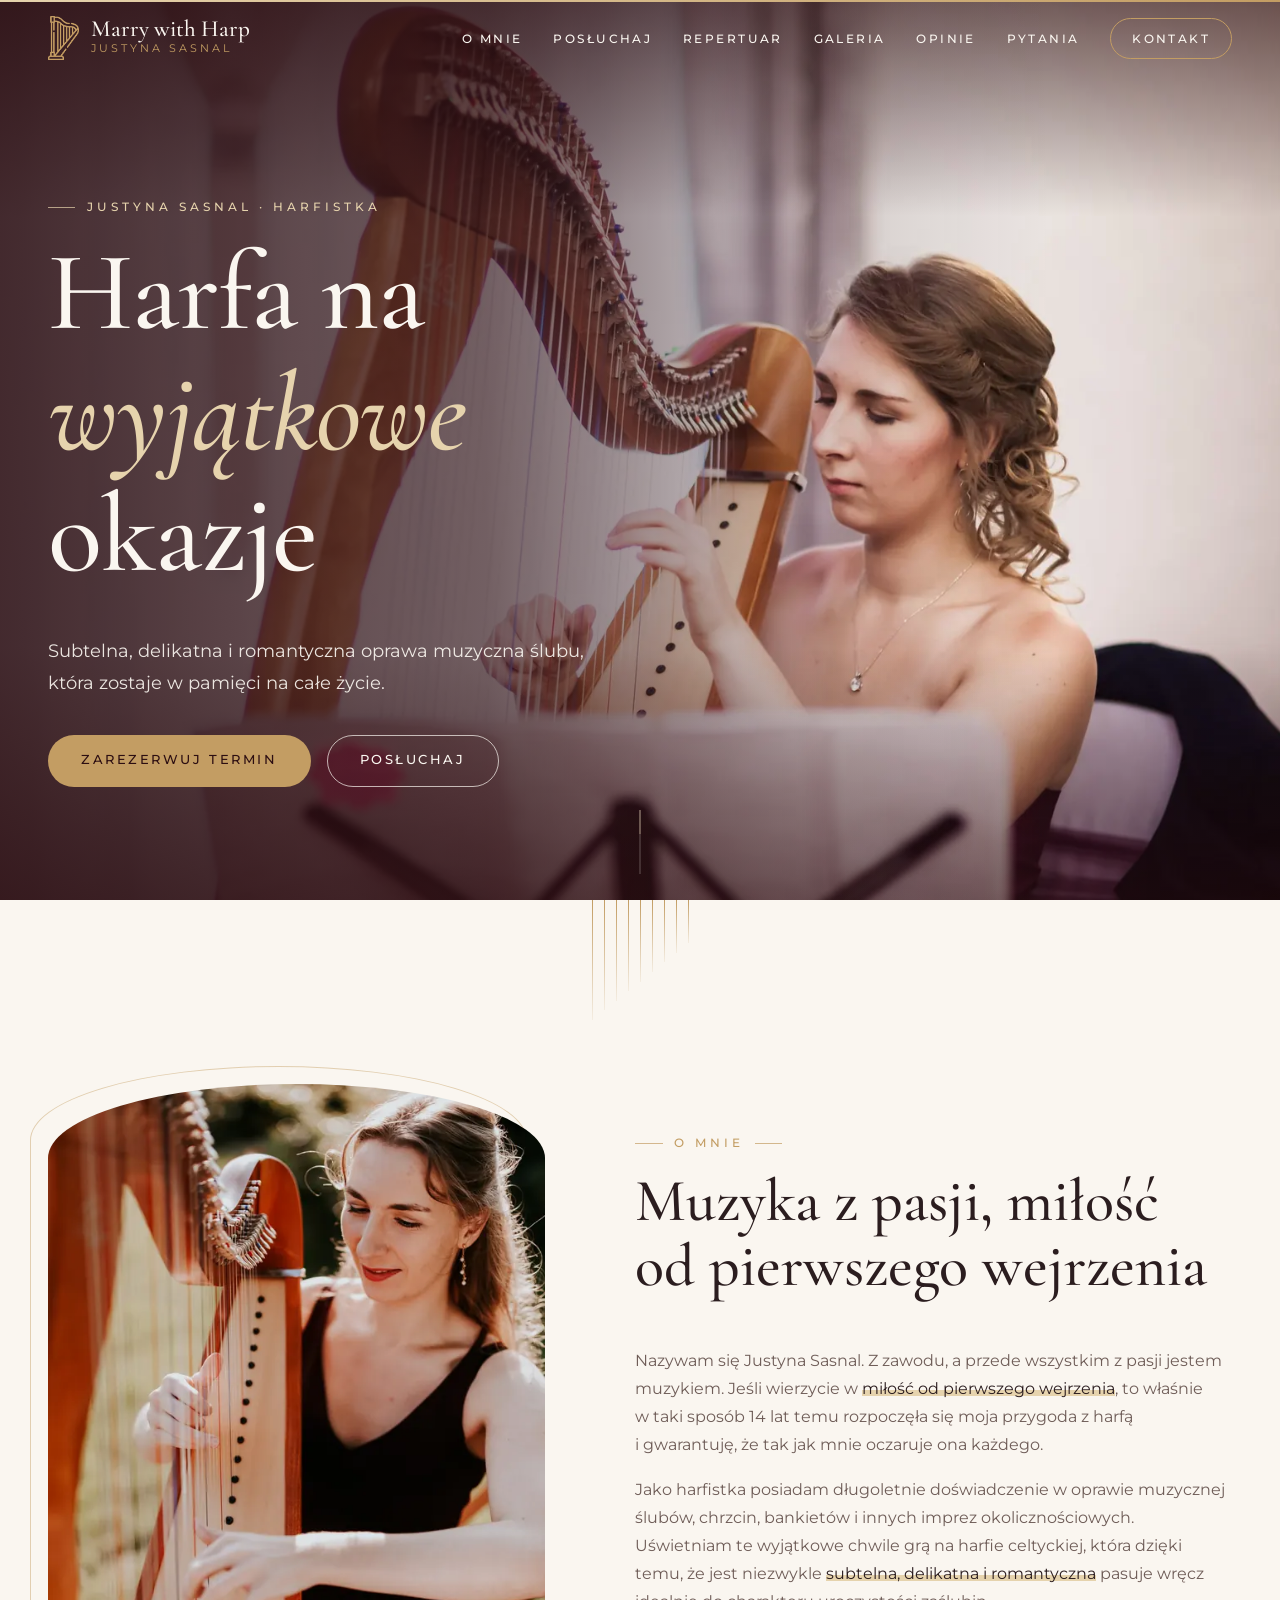
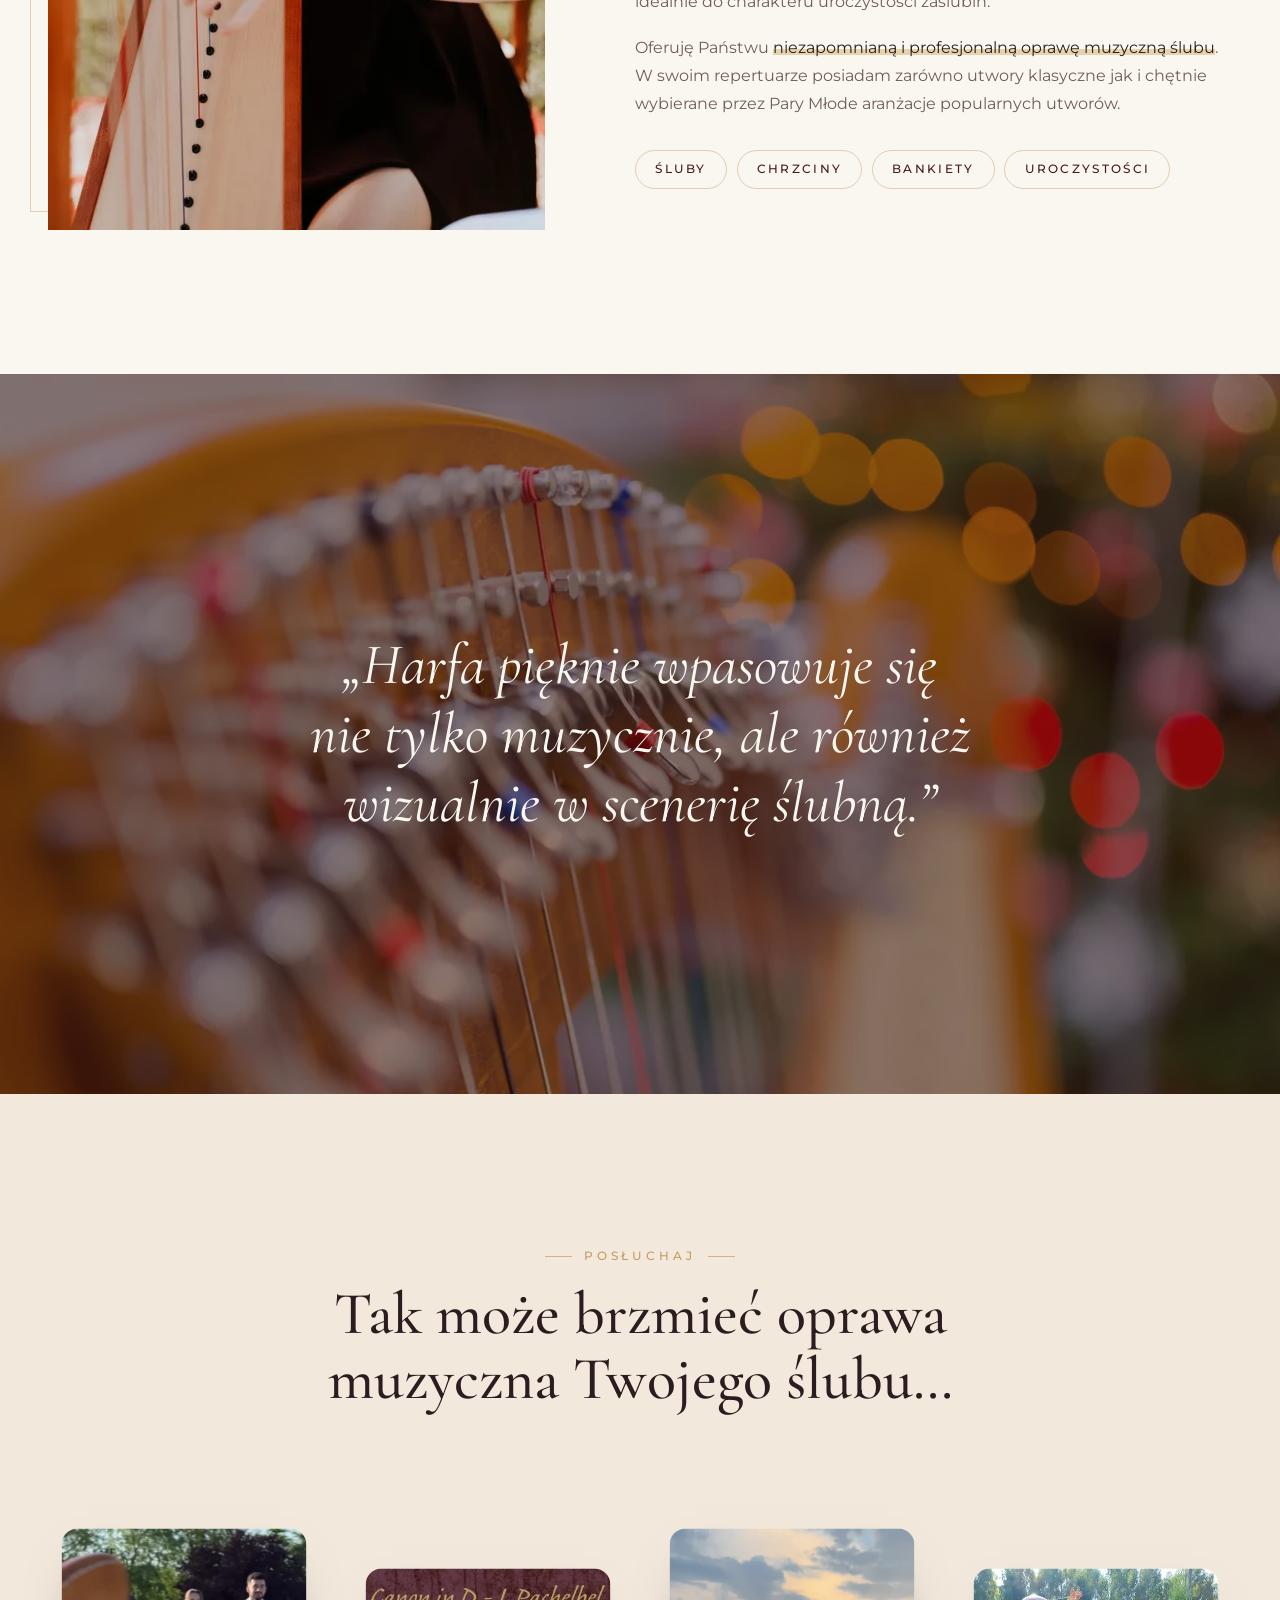
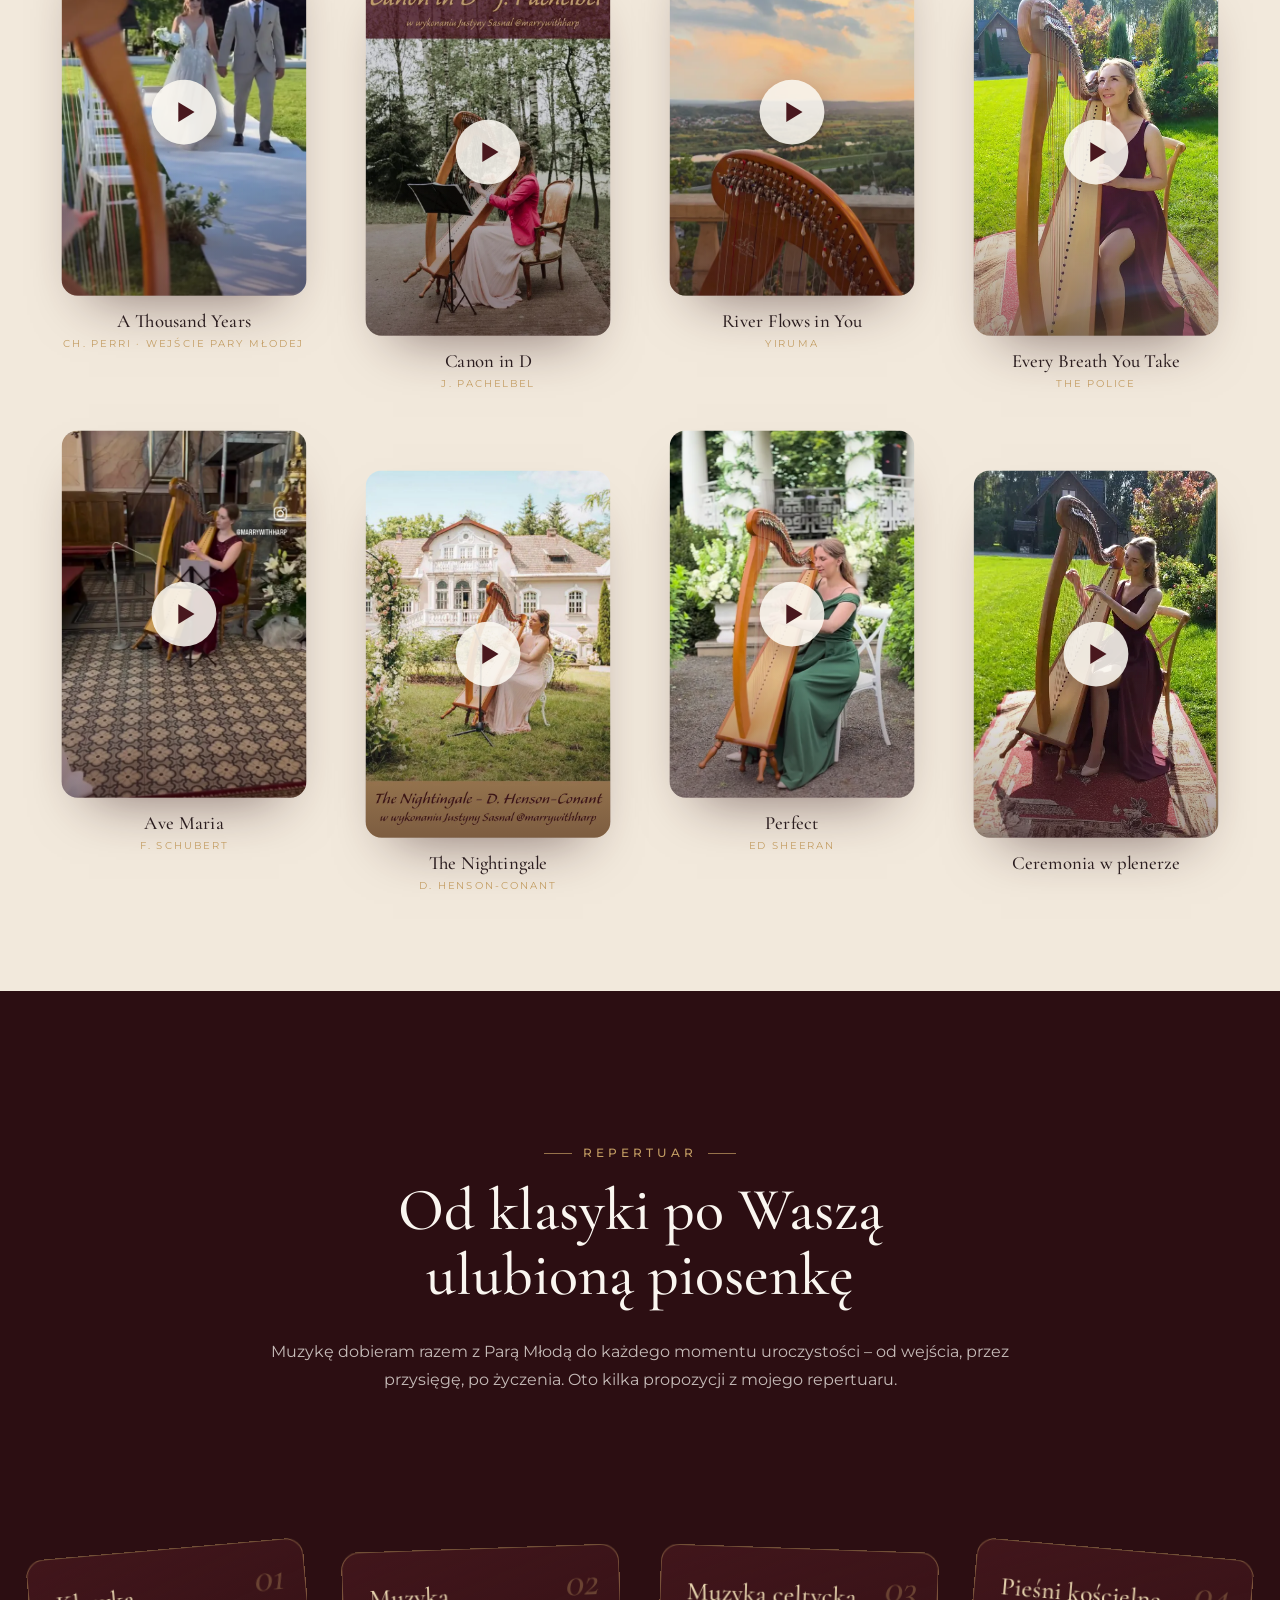
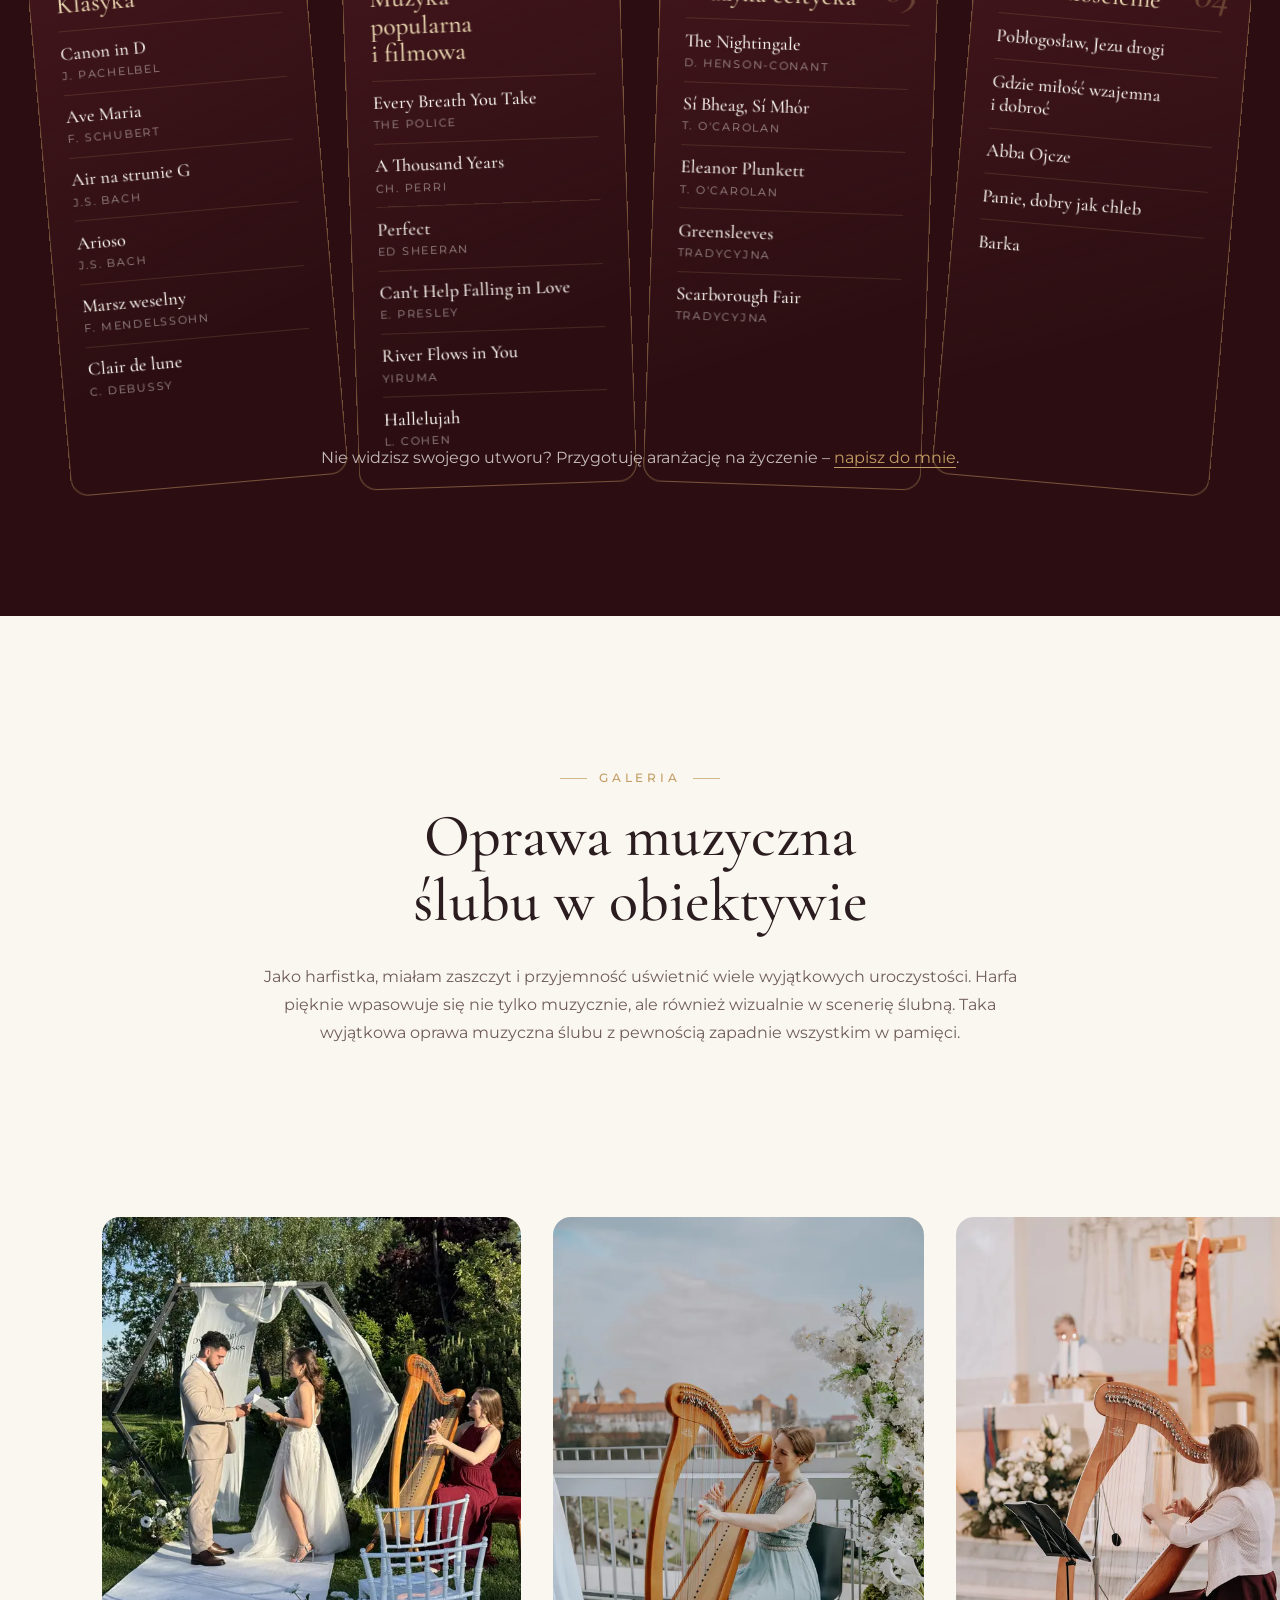
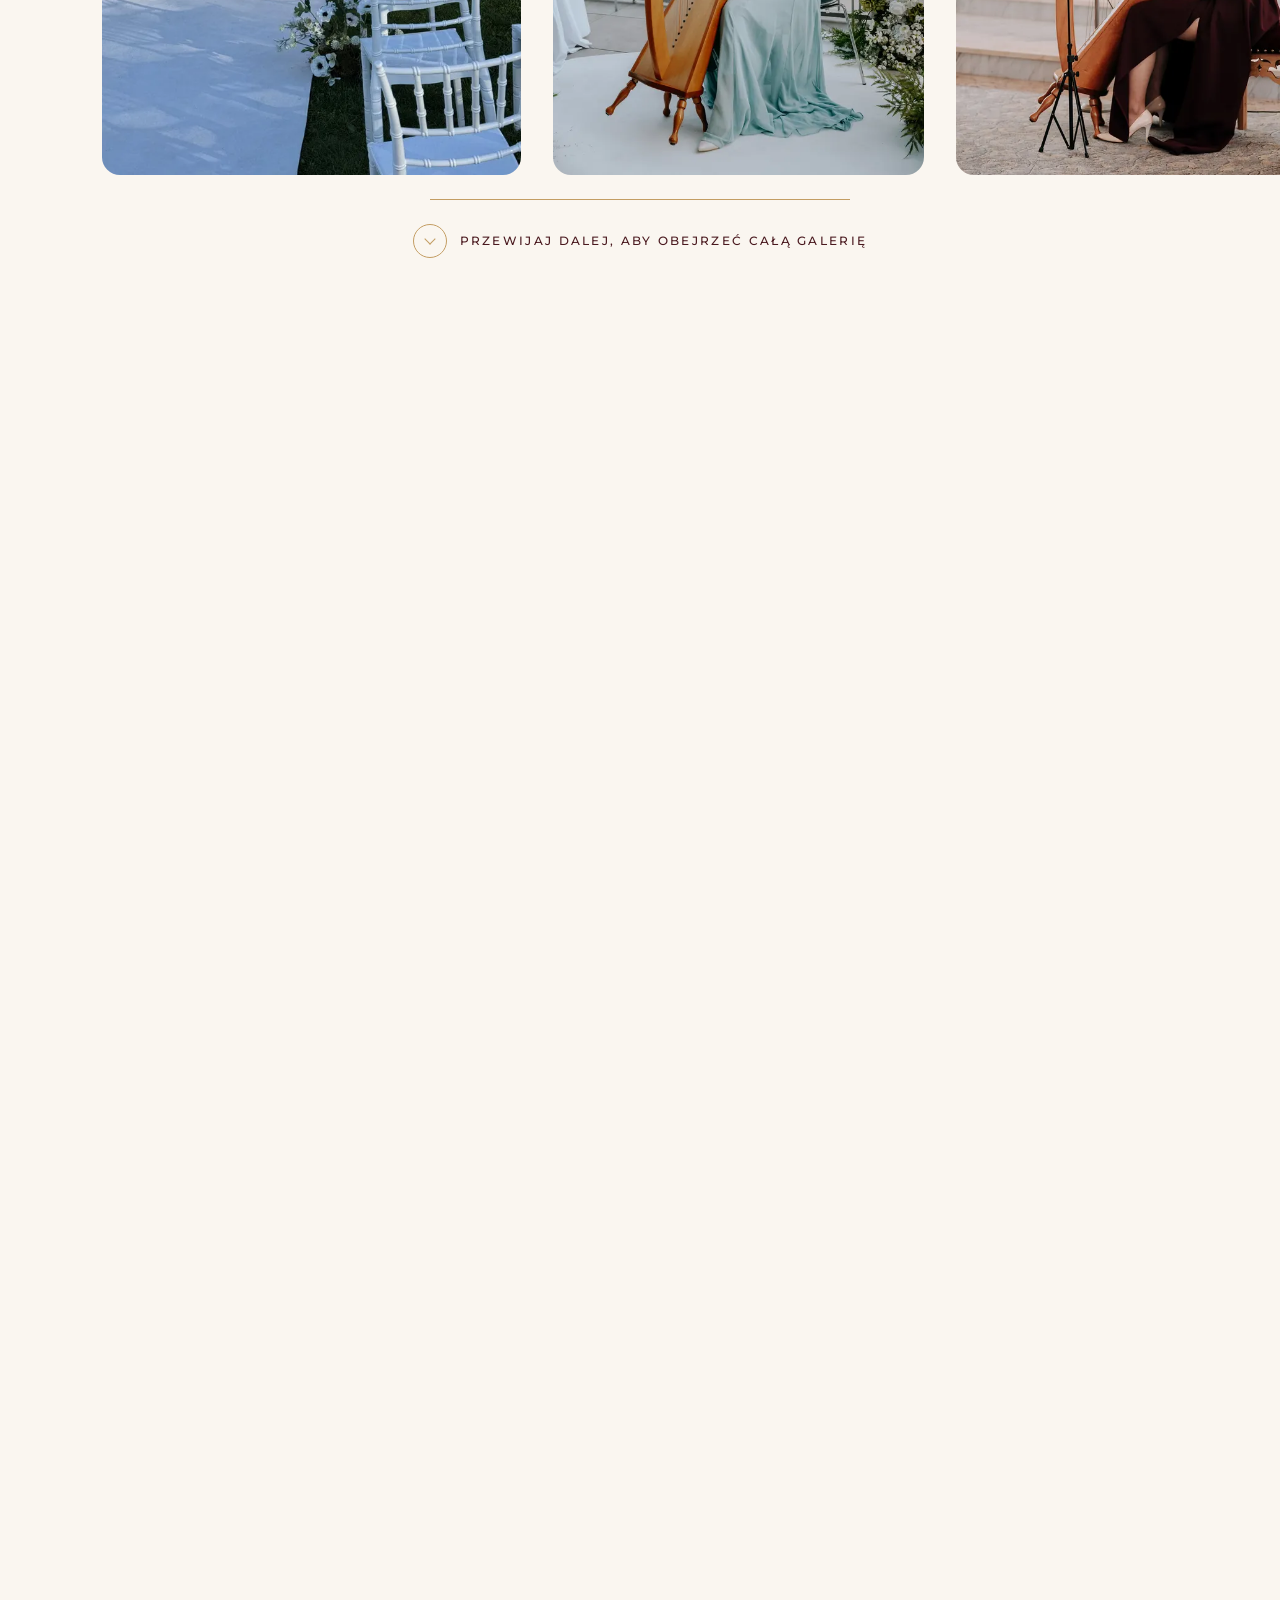
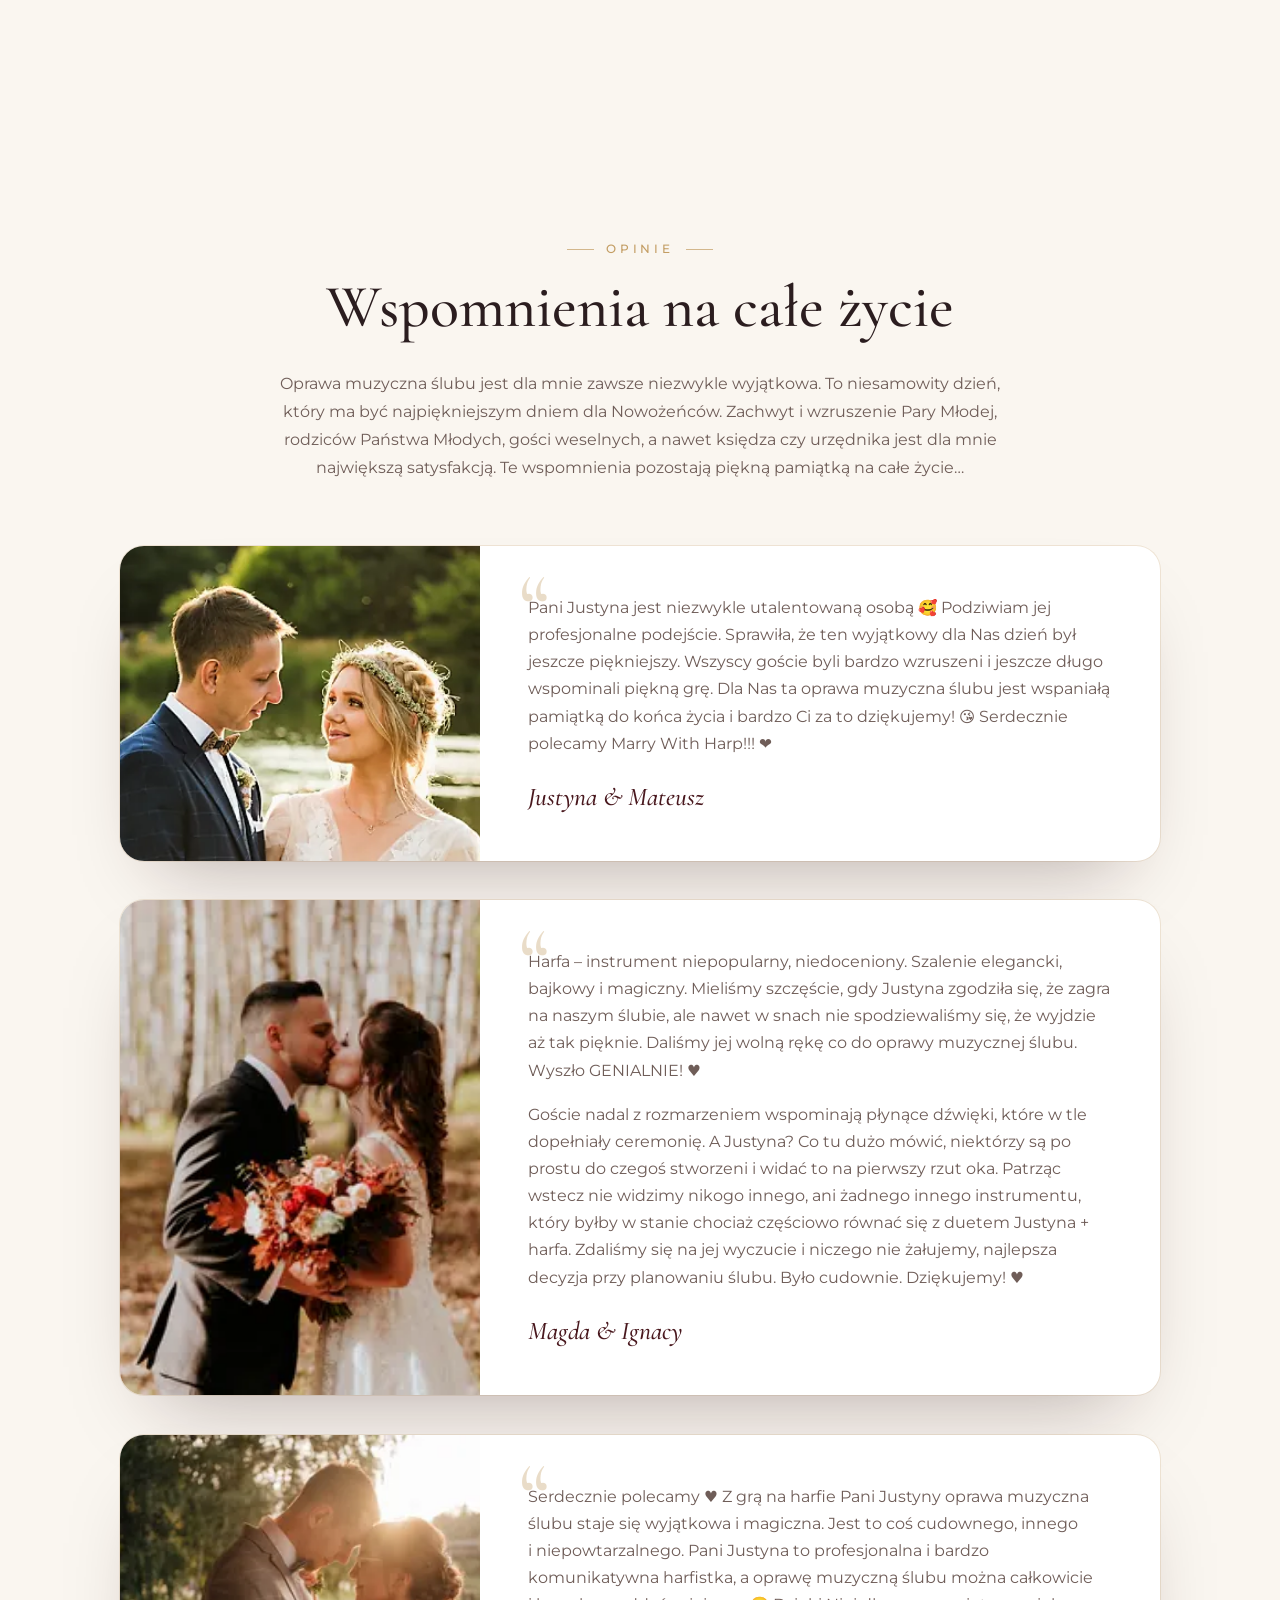
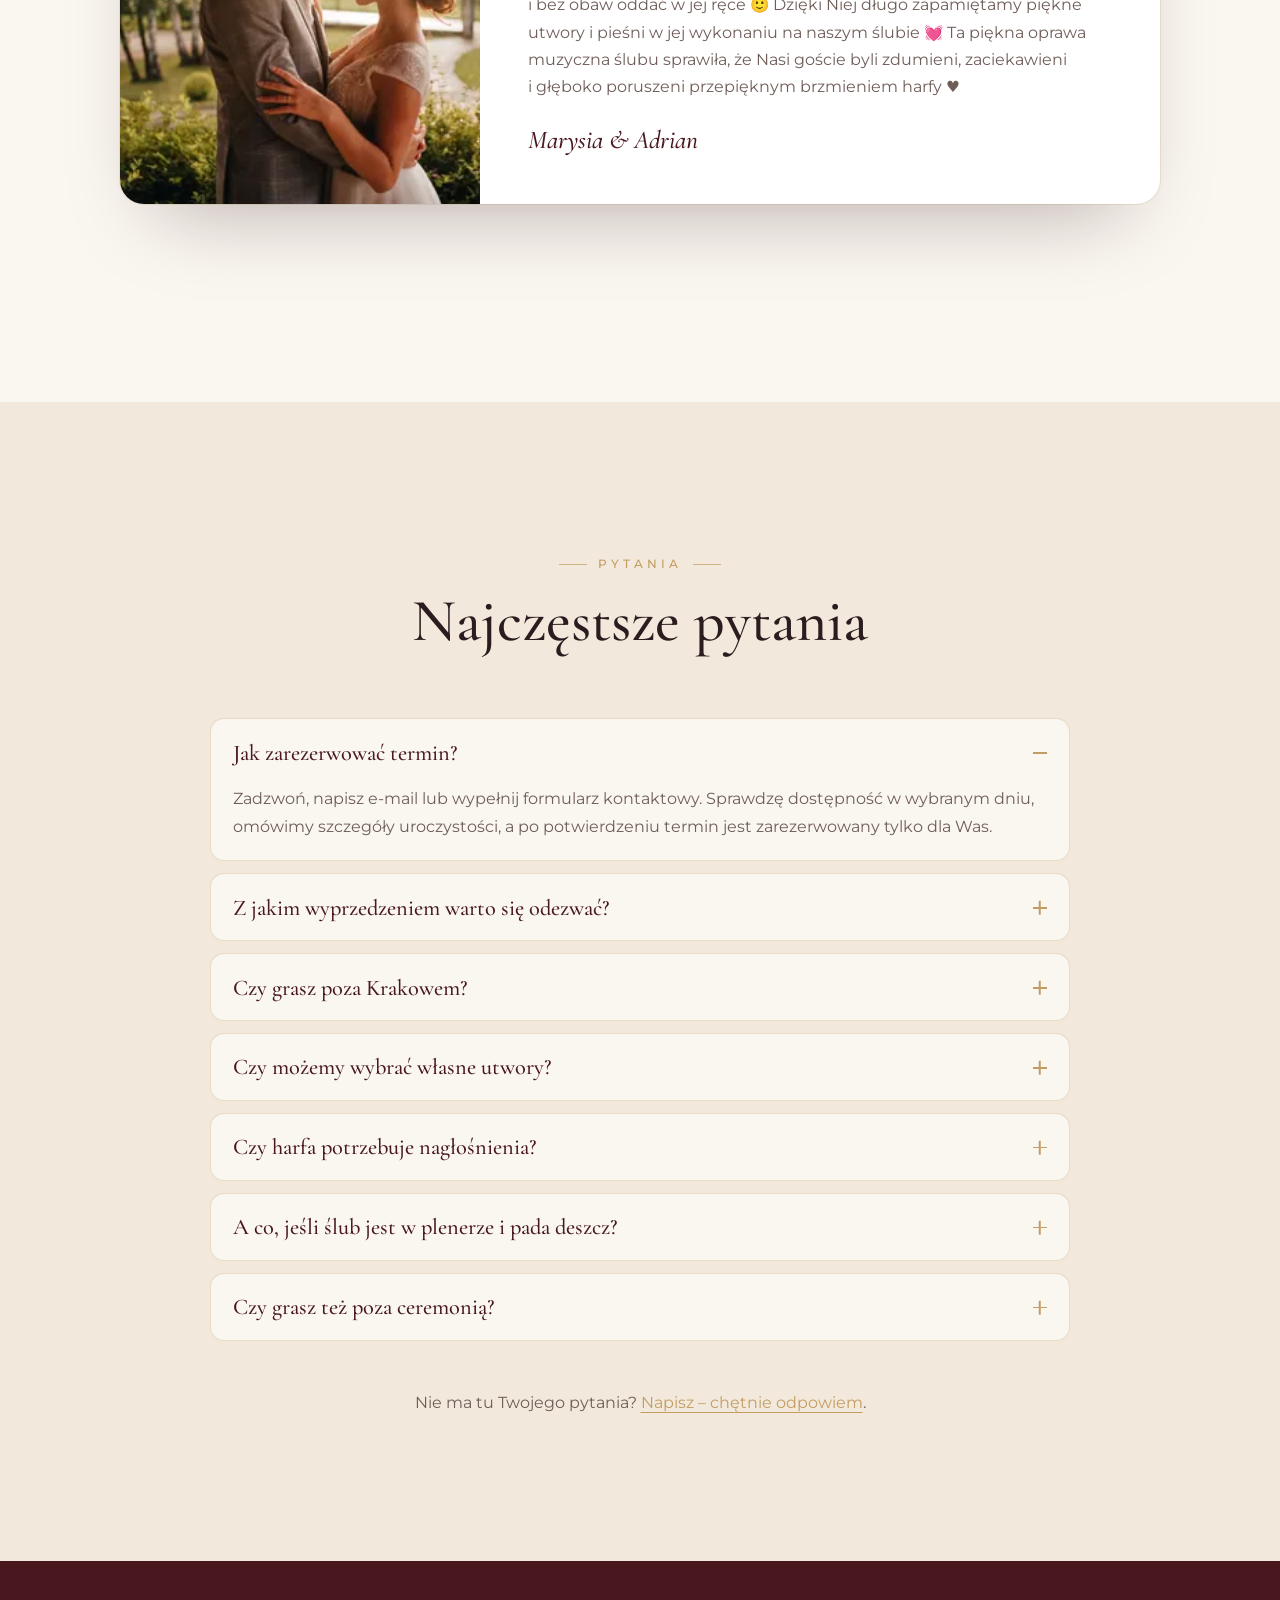
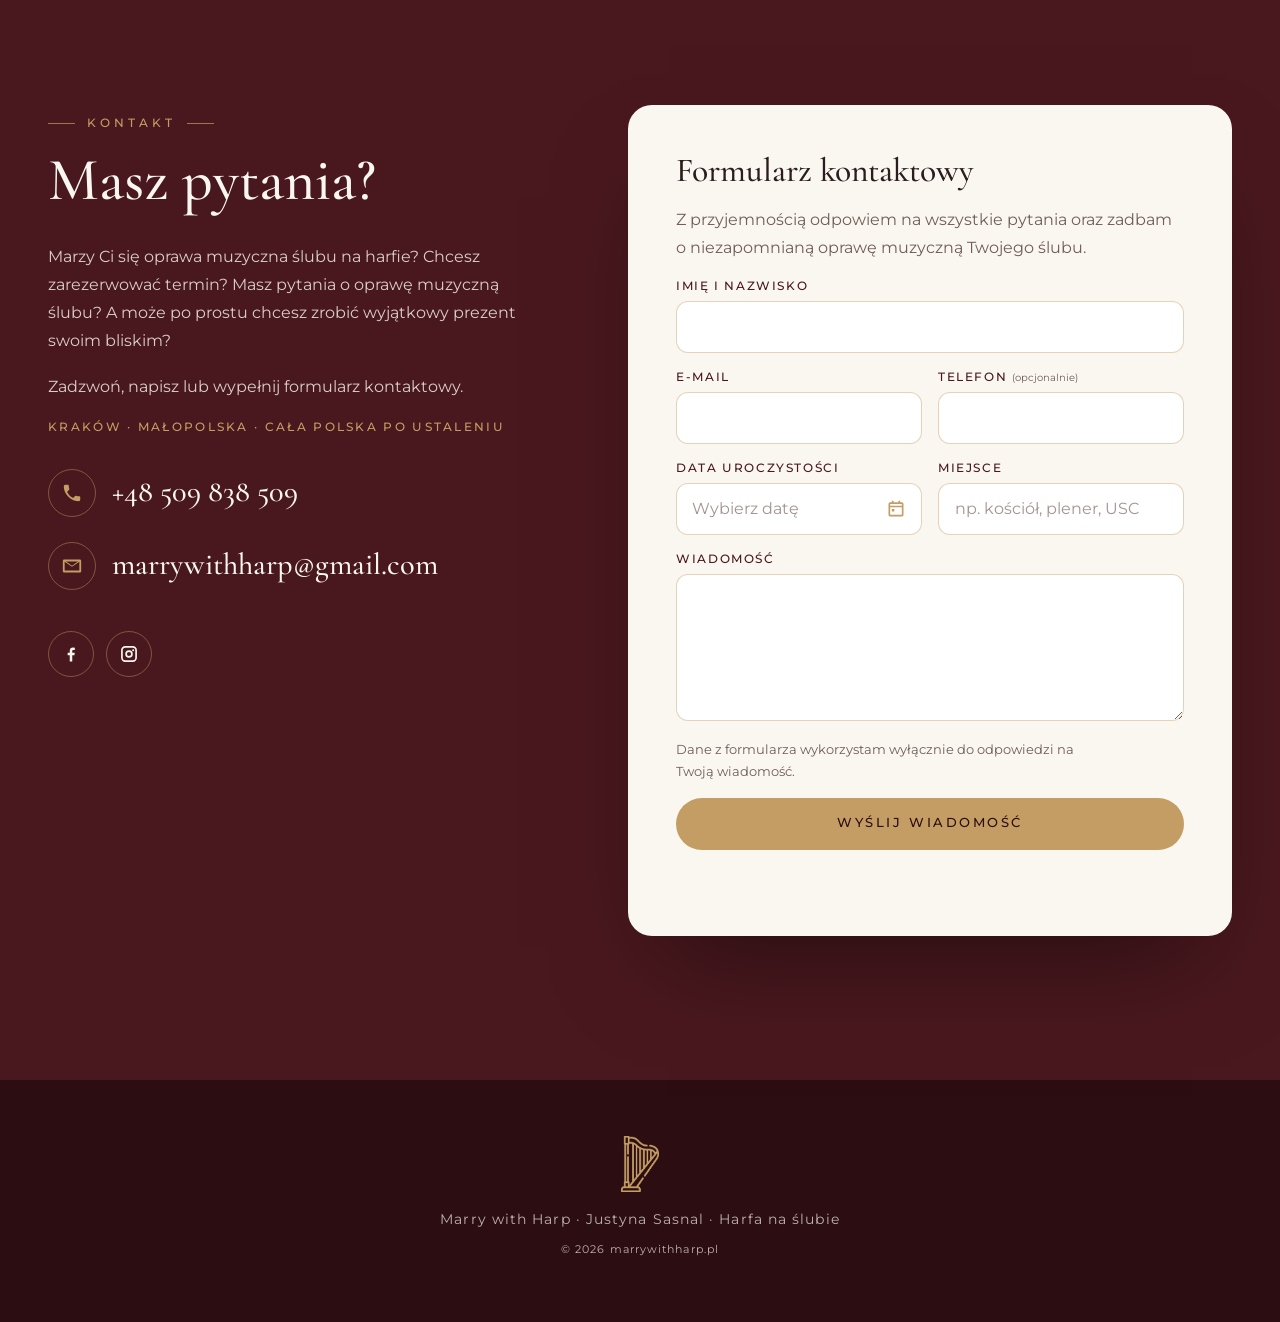
==== commit 99fe0184: "New desktop hero; ‹ › controls and scroll-driven progress for phone carousels - Desktop hero: harpis" ====
--- a/index.html
+++ b/index.html
@@ -25,8 +25,8 @@
 
   <link rel="preload" href="assets/fonts/cormorant-latin.woff2" as="font" type="font/woff2" crossorigin>
   <link rel="preload" href="assets/fonts/montserrat-latin.woff2" as="font" type="font/woff2" crossorigin>
-  <link rel="preload" as="image" href="assets/img/hero-slub-1400.webp" media="(min-aspect-ratio: 3/4)"
-        imagesrcset="assets/img/hero-slub-1400.webp 1400w, assets/img/hero-slub-2200.webp 2200w"
+  <link rel="preload" as="image" href="assets/img/harfistka-ceremonia-1600.webp" media="(min-aspect-ratio: 3/4)"
+        imagesrcset="assets/img/harfistka-ceremonia-1100.webp 1100w, assets/img/harfistka-ceremonia-1600.webp 1600w, assets/img/harfistka-ceremonia-2400.webp 2400w"
         imagesizes="100vw">
   <link rel="preload" as="image" href="assets/img/hero-mobile-800.webp" media="(max-aspect-ratio: 3/4)"
         imagesrcset="assets/img/hero-mobile-800.webp 800w, assets/img/hero-mobile-1200.webp 1200w"
@@ -93,9 +93,9 @@
       <picture class="hero__media">
         <source media="(max-aspect-ratio: 3/4)" width="1200" height="1800"
                 srcset="assets/img/hero-mobile-800.webp 800w, assets/img/hero-mobile-1200.webp 1200w" sizes="100vw">
-        <img src="assets/img/hero-slub-1400.webp"
-             srcset="assets/img/hero-slub-1400.webp 1400w, assets/img/hero-slub-2200.webp 2200w"
-             sizes="100vw" width="2200" height="1375" alt="Ceremonia ślubna w plenerze z harfistką Justyną Sasnal" fetchpriority="high">
+        <img src="assets/img/harfistka-ceremonia-1600.webp"
+             srcset="assets/img/harfistka-ceremonia-1100.webp 1100w, assets/img/harfistka-ceremonia-1600.webp 1600w, assets/img/harfistka-ceremonia-2400.webp 2400w"
+             sizes="100vw" width="2400" height="1600" alt="Justyna Sasnal gra na harfie podczas ceremonii ślubnej" fetchpriority="high">
       </picture>
       <div class="hero__content">
         <p class="eyebrow">Justyna Sasnal · harfistka</p>
@@ -155,7 +155,7 @@
           <p class="eyebrow reveal">Posłuchaj</p>
           <h2 id="listen-title" class="reveal">Tak może brzmieć oprawa muzyczna Twojego ślubu…</h2>
         </header>
-        <div class="videos">
+        <div class="videos" id="videos-track">
           <figure class="video-card">
             <video controls preload="none" playsinline poster="assets/img/poster-wejscie-pary-mlodej.webp" width="720" height="1280">
               <source src="assets/video/wejscie-pary-mlodej.mp4" type="video/mp4">
@@ -205,6 +205,11 @@
             </video>
             <figcaption>Ceremonia w plenerze</figcaption>
           </figure>
+        </div>
+        <div class="carousel-nav" data-track="videos-track" style="--count: 8">
+          <button class="carousel-nav__btn" type="button" data-dir="-1" aria-controls="videos-track" aria-label="Poprzedni film">‹</button>
+          <div class="carousel-nav__bar" aria-hidden="true"><span></span></div>
+          <button class="carousel-nav__btn" type="button" data-dir="1" aria-controls="videos-track" aria-label="Następny film">›</button>
         </div>
       </div>
     </section>
@@ -217,7 +222,7 @@
           <h2 id="repertoire-title" class="reveal">Od klasyki po Waszą ulubioną piosenkę</h2>
           <p class="reveal">Muzykę dobieram razem z Parą Młodą do każdego momentu uroczystości – od wejścia, przez przysięgę, po życzenia. Oto kilka propozycji z mojego repertuaru.</p>
         </header>
-        <div class="rep-grid">
+        <div class="rep-grid" id="rep-track">
           <article class="rep-card">
             <span class="rep-card__num" aria-hidden="true">01</span>
             <h3>Klasyka</h3>
@@ -264,6 +269,11 @@
               <li>Barka</li>
             </ul>
           </article>
+        </div>
+        <div class="carousel-nav" data-track="rep-track" style="--count: 4">
+          <button class="carousel-nav__btn" type="button" data-dir="-1" aria-controls="rep-track" aria-label="Poprzednia kategoria">‹</button>
+          <div class="carousel-nav__bar" aria-hidden="true"><span></span></div>
+          <button class="carousel-nav__btn" type="button" data-dir="1" aria-controls="rep-track" aria-label="Następna kategoria">›</button>
         </div>
         <p class="rep-note reveal">Nie widzisz swojego utworu? Przygotuję aranżację na życzenie – <a href="#kontakt">napisz do mnie</a>.</p>
       </div>
--- a/assets/css/style.css
+++ b/assets/css/style.css
@@ -279,6 +279,26 @@
 .hero__lead { max-width: 34rem; margin: 0 auto 2.2rem; font-size: clamp(1rem, 1.6vw, 1.15rem); opacity: .92; }
 .hero__actions { display: flex; flex-wrap: wrap; justify-content: center; gap: 1rem; }
 
+/* Landscape screens: photo with the harpist on the right, text on the left */
+@media (min-aspect-ratio: 3/4) {
+  .hero__media img { object-position: 78% 35%; }
+}
+@media (min-aspect-ratio: 3/4) and (min-width: 861px) {
+  .hero { place-items: center start; }
+  .hero__content {
+    width: min(54%, 660px); text-align: left;
+    margin-left: max(var(--gutter), (100vw - var(--container)) / 2);
+  }
+  .hero__content .eyebrow::after { display: none; }
+  .hero__lead { margin-left: 0; }
+  .hero__actions { justify-content: flex-start; }
+  .hero__media::after {
+    background:
+      linear-gradient(90deg, rgb(44 14 18 / .88) 0%, rgb(44 14 18 / .66) 38%, rgb(44 14 18 / .12) 66%, transparent 82%),
+      linear-gradient(180deg, rgb(44 14 18 / .62) 0%, transparent 24%, transparent 72%, rgb(44 14 18 / .55) 100%);
+  }
+}
+
 .hero__scroll {
   position: absolute; bottom: 1.6rem; left: 50%; translate: -50% 0;
   width: 1px; height: 64px; background: rgb(250 246 240 / .3); overflow: hidden;
@@ -518,6 +538,46 @@
   }
   .rep-grid::-webkit-scrollbar { display: none; }
   .rep-card { flex: 0 0 76vw; scroll-snap-align: center; }
+}
+
+/* ---------- Carousel controls (phones: videos + repertoire) ---------- */
+.carousel-nav { display: none; }
+@media (max-width: 640px) {
+  .carousel-nav {
+    display: flex; align-items: center; gap: 1rem;
+    margin: .5rem auto 0; max-width: 340px; color: var(--wine);
+  }
+  .repertoire .carousel-nav { color: var(--gold-soft); }
+  .carousel-nav__btn {
+    flex: none; width: 46px; height: 46px; border-radius: 50%; padding: 0 0 3px;
+    display: grid; place-items: center; cursor: pointer;
+    font: 300 2rem/1 var(--serif); color: inherit;
+    background: transparent; border: 1px solid var(--gold);
+    transition: background-color .25s var(--ease), opacity .25s var(--ease);
+  }
+  .carousel-nav__btn:active { background: var(--gold); color: var(--wine-deep); }
+  .carousel-nav__btn:disabled { opacity: .3; cursor: default; }
+  .carousel-nav__bar {
+    flex: 1; height: 2px; border-radius: 2px; overflow: hidden;
+    background: color-mix(in srgb, var(--gold) 25%, transparent);
+    visibility: hidden;              /* shown only when the thumb can follow the scroll */
+  }
+  .carousel-nav__bar span {
+    display: block; height: 100%; width: calc(100% / var(--count));
+    background: var(--gold); border-radius: inherit;
+  }
+  /* the thumb is driven by the carousel's own horizontal scroll */
+  @supports (animation-timeline: scroll()) {
+    .listen .container { timeline-scope: --videos-x; }
+    .videos { scroll-timeline: --videos-x inline; }
+    .repertoire .container { timeline-scope: --rep-x; }
+    .rep-grid { scroll-timeline: --rep-x inline; }
+    .carousel-nav__bar { visibility: visible; }
+    .carousel-nav__bar span { animation: thumb linear both; }
+    [data-track="videos-track"] .carousel-nav__bar span { animation-timeline: --videos-x; }
+    [data-track="rep-track"] .carousel-nav__bar span { animation-timeline: --rep-x; }
+    @keyframes thumb { to { translate: calc((var(--count) - 1) * 100%) 0; } }
+  }
 }
 
 /* ---------- FAQ ---------- */
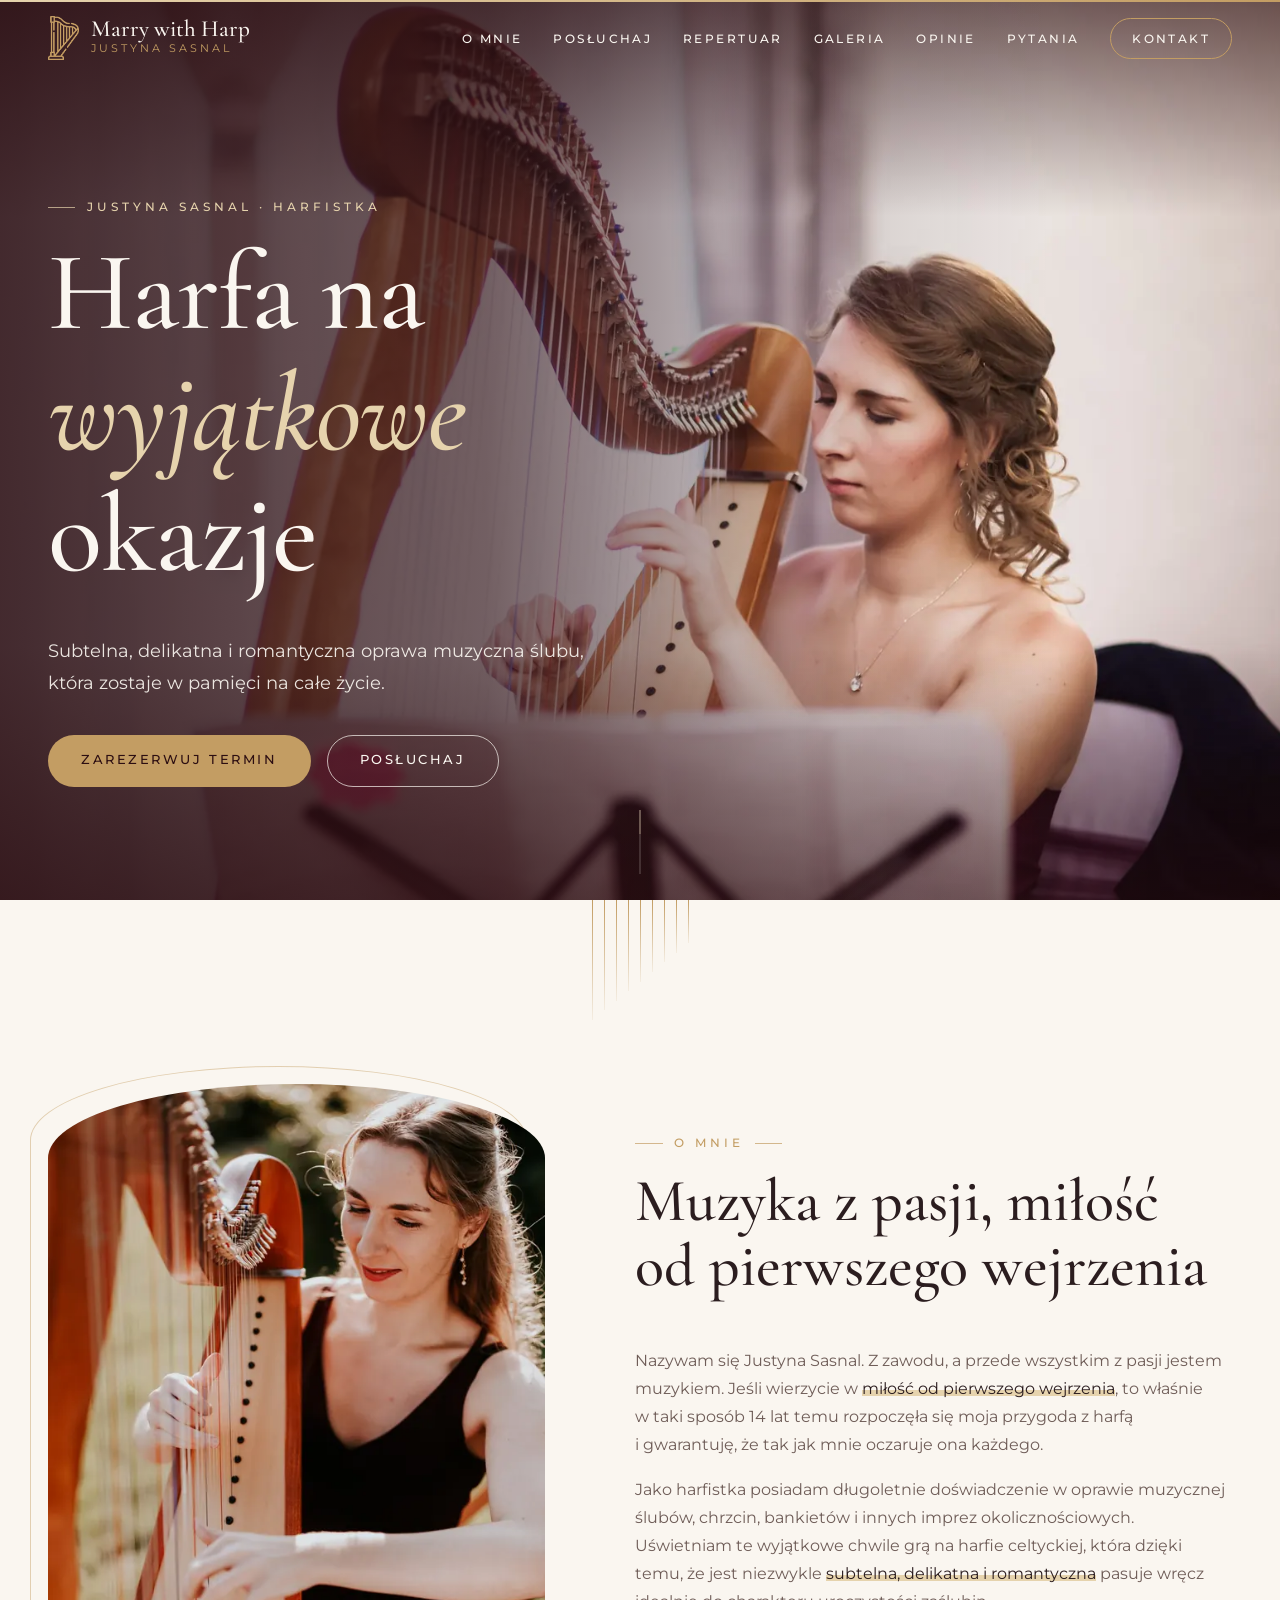
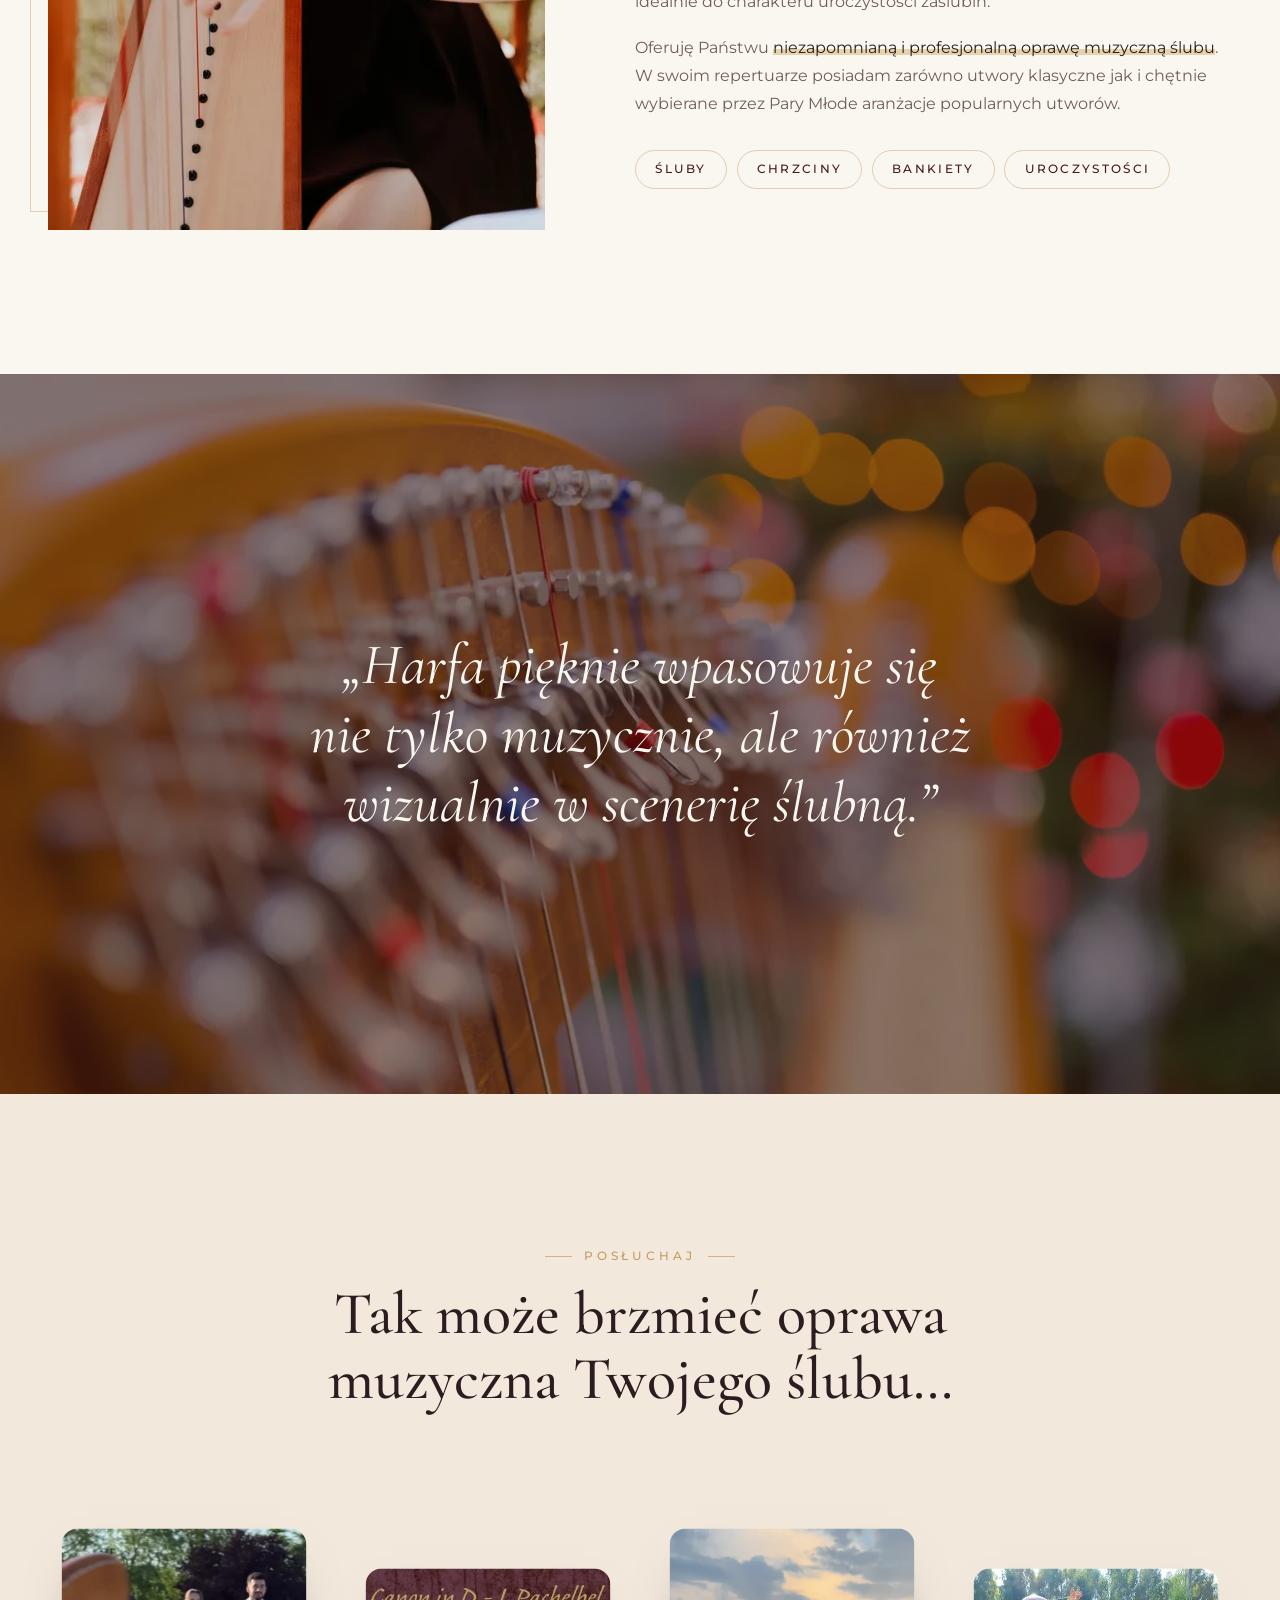
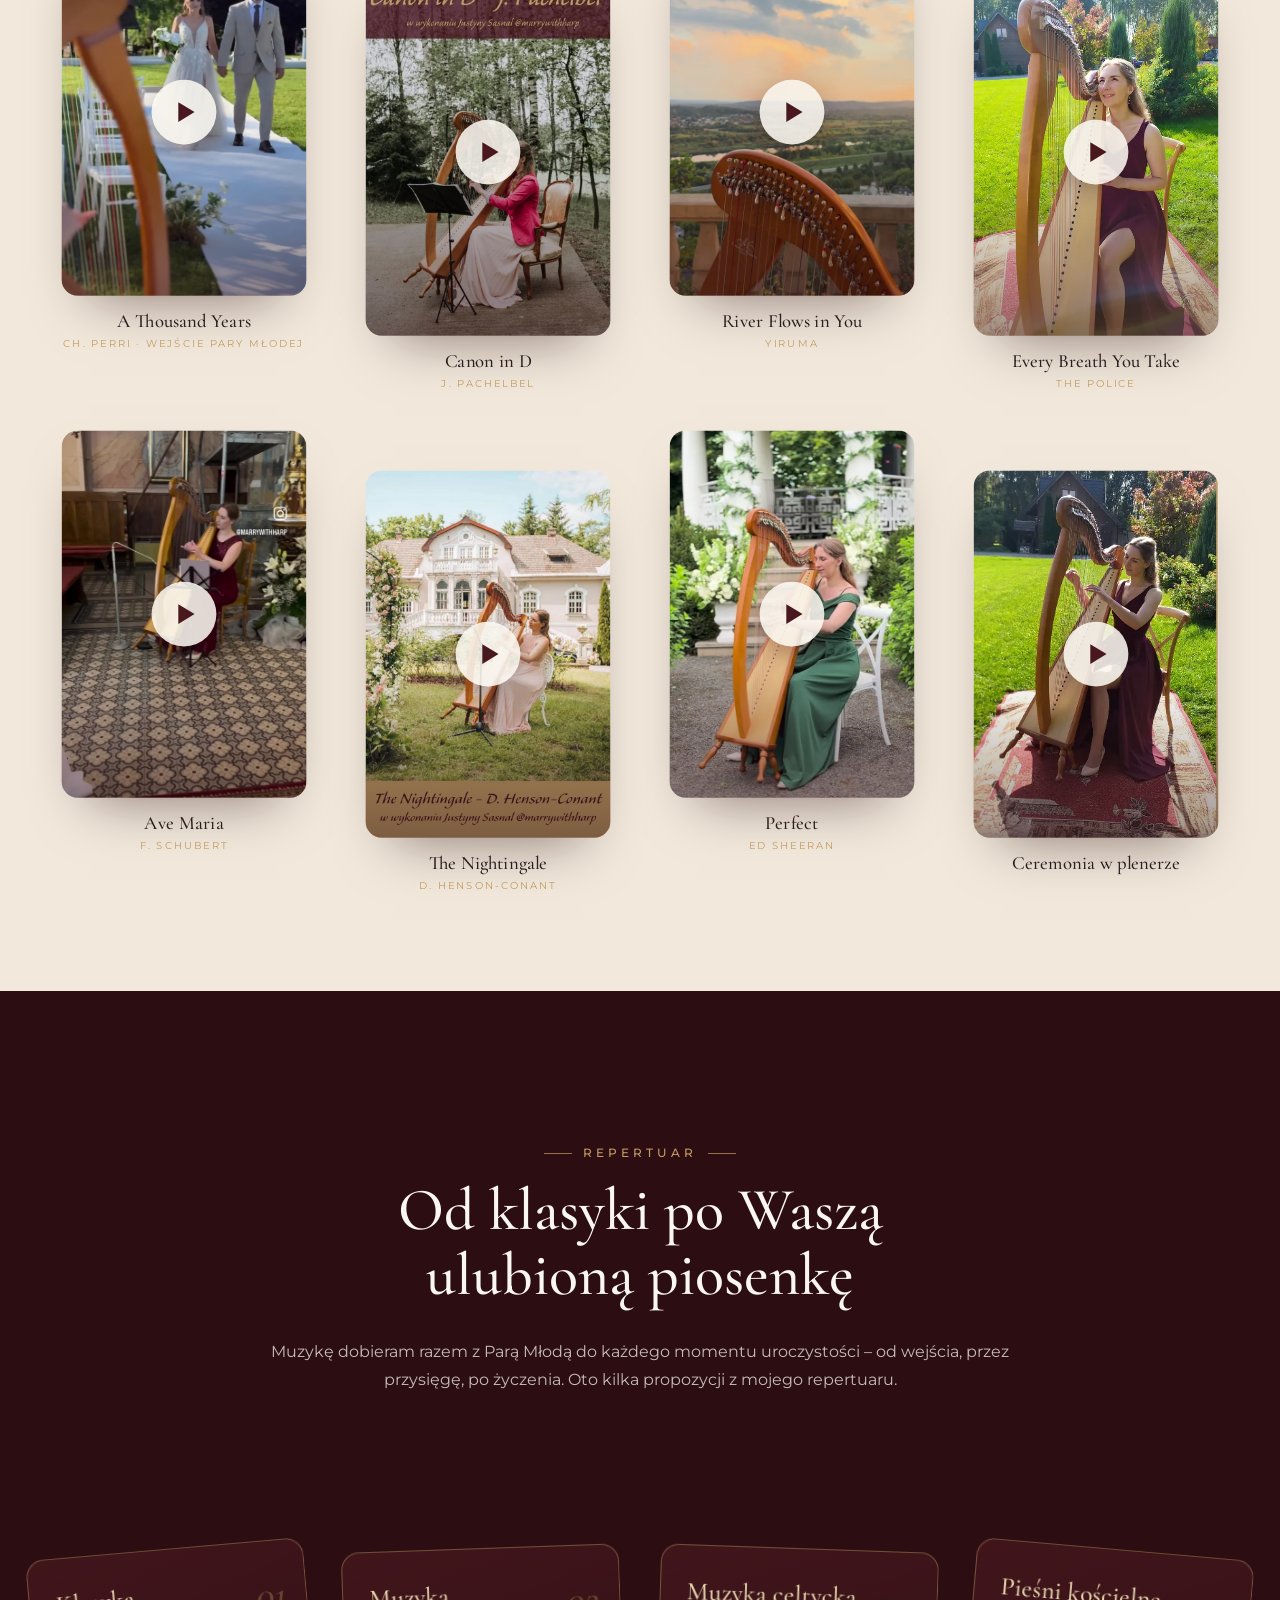
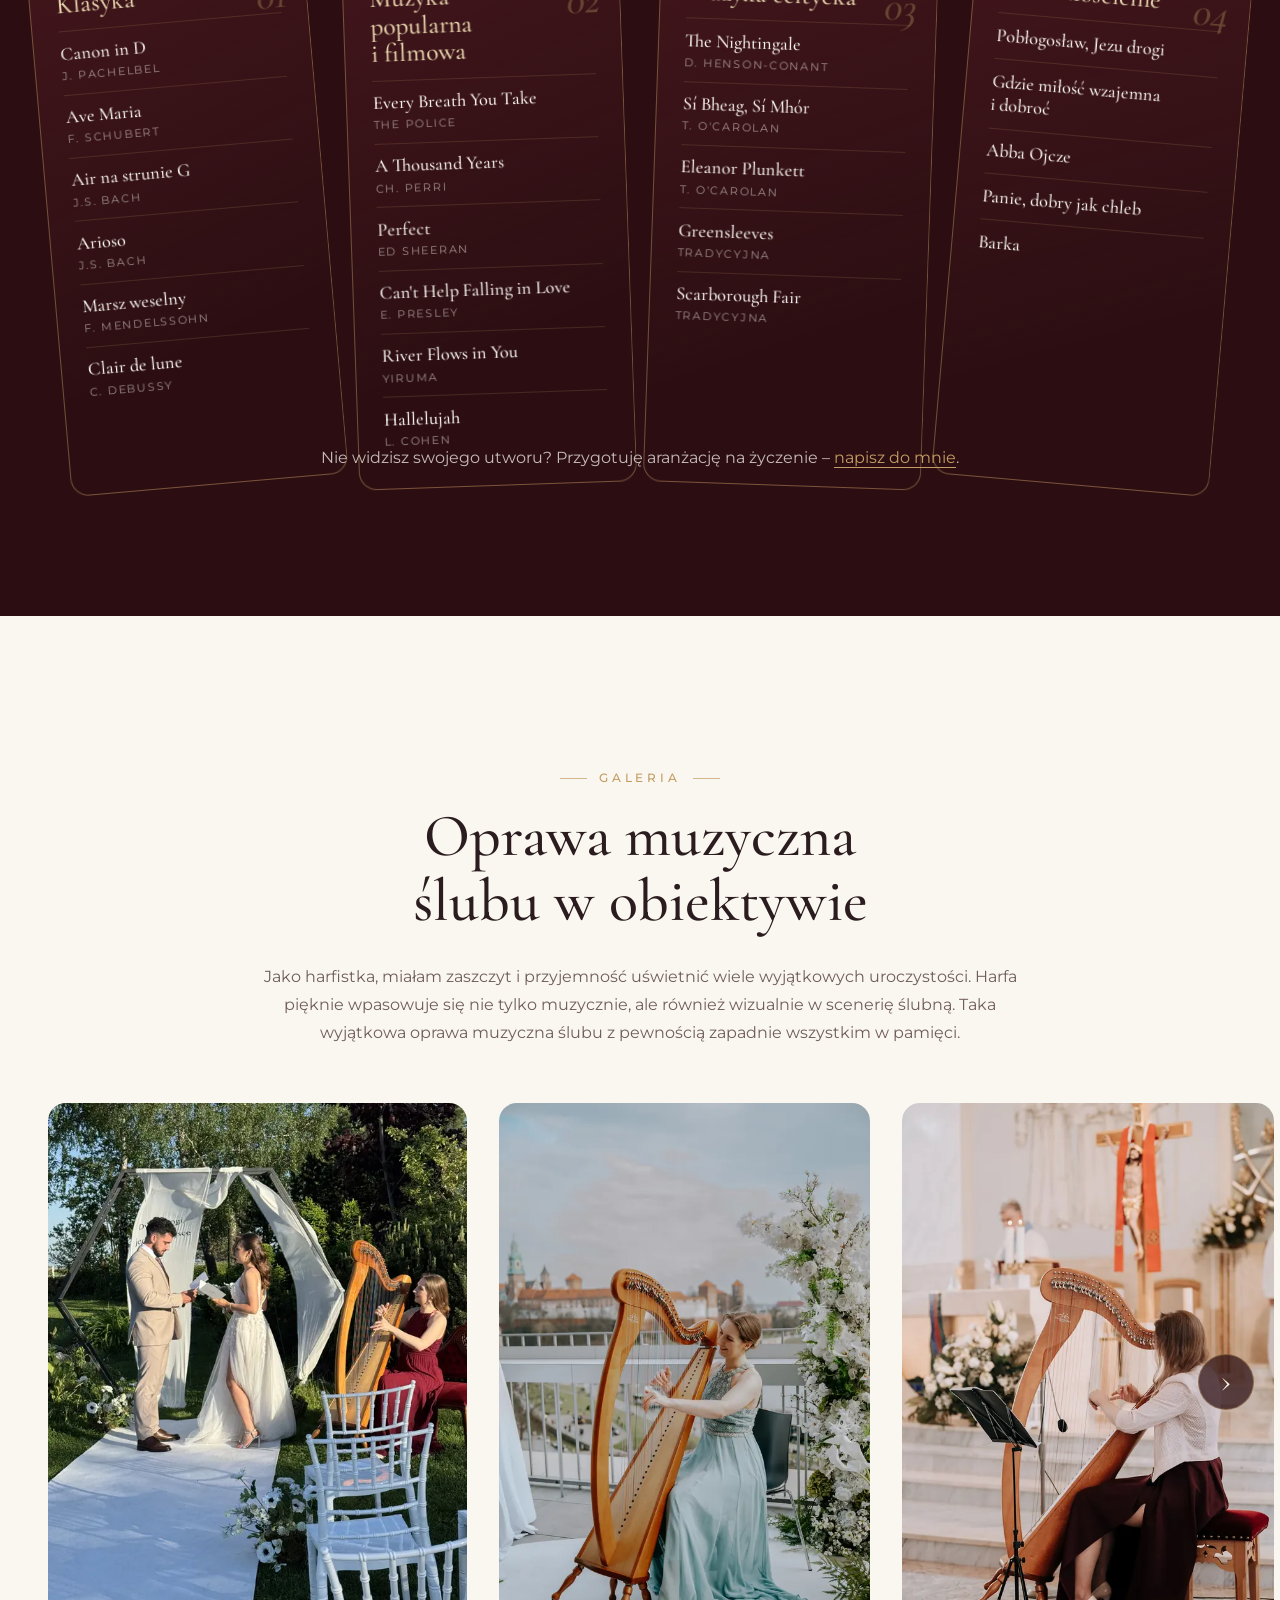
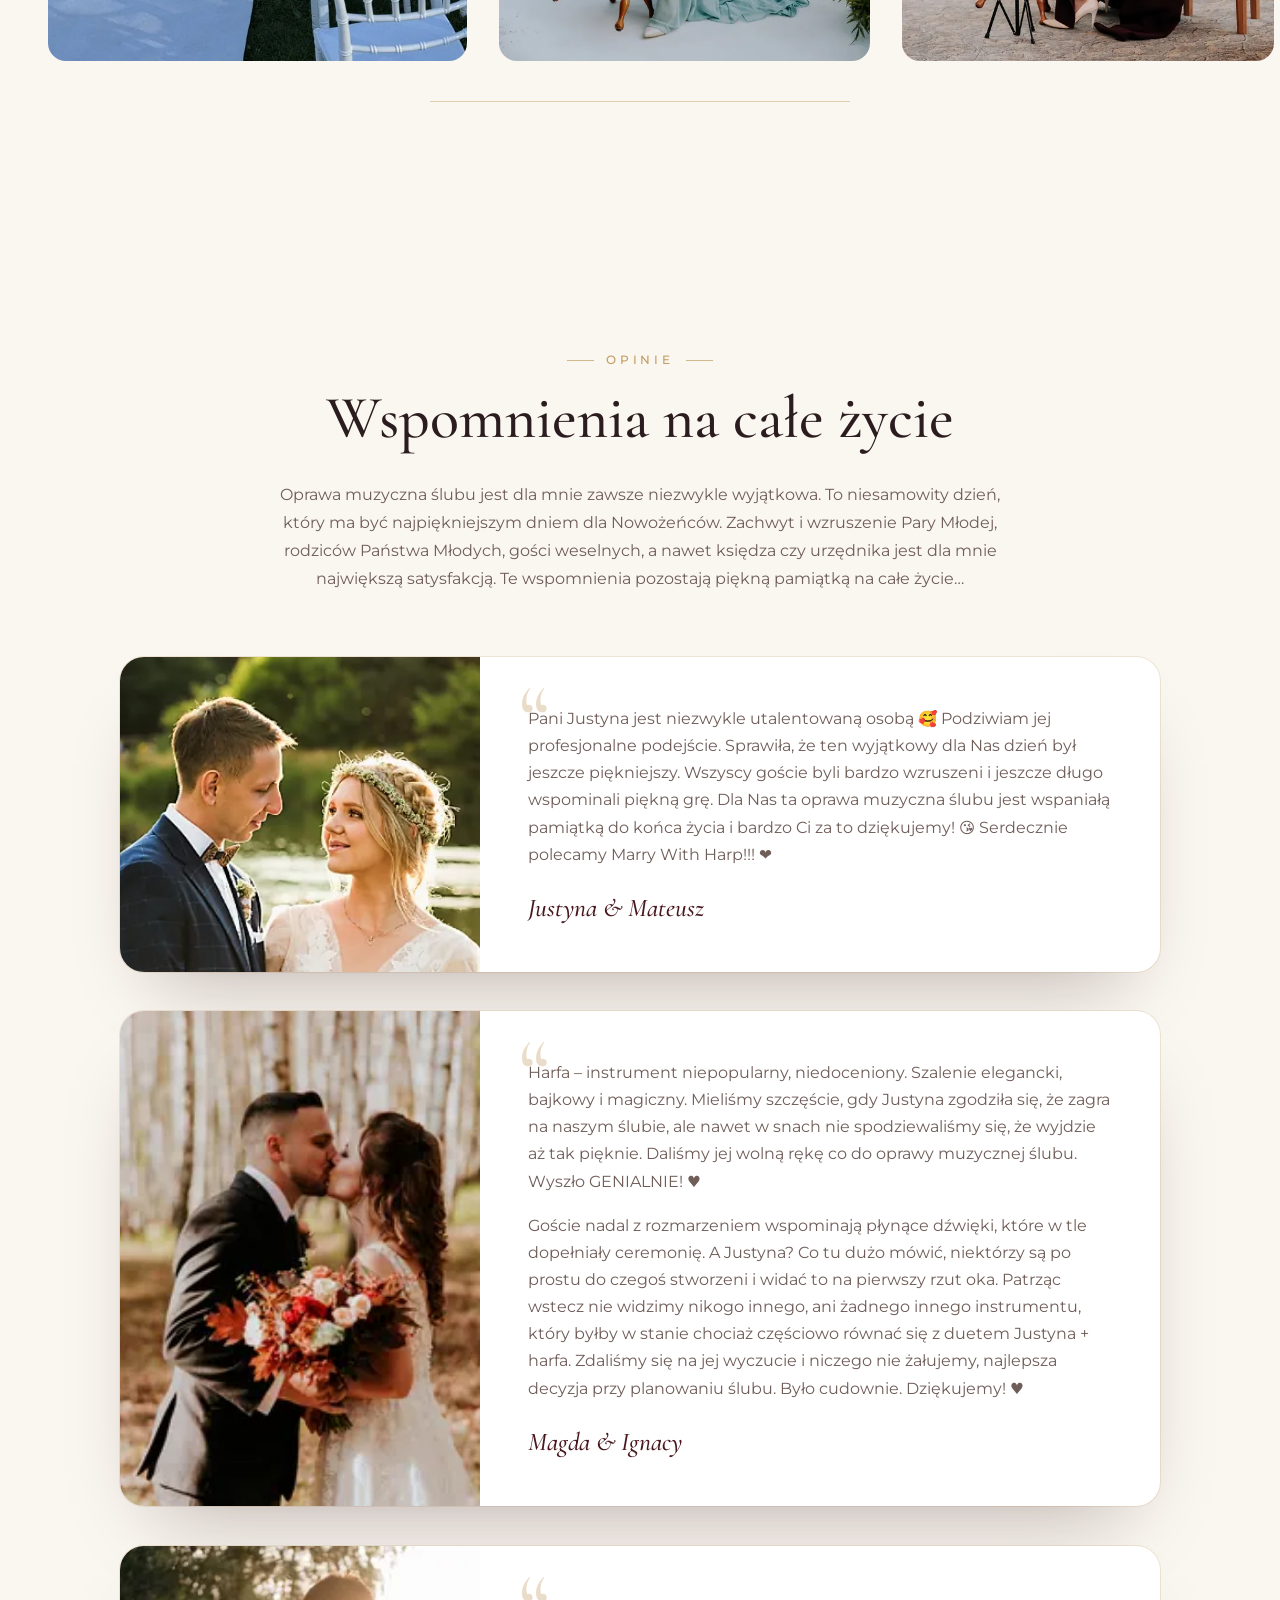
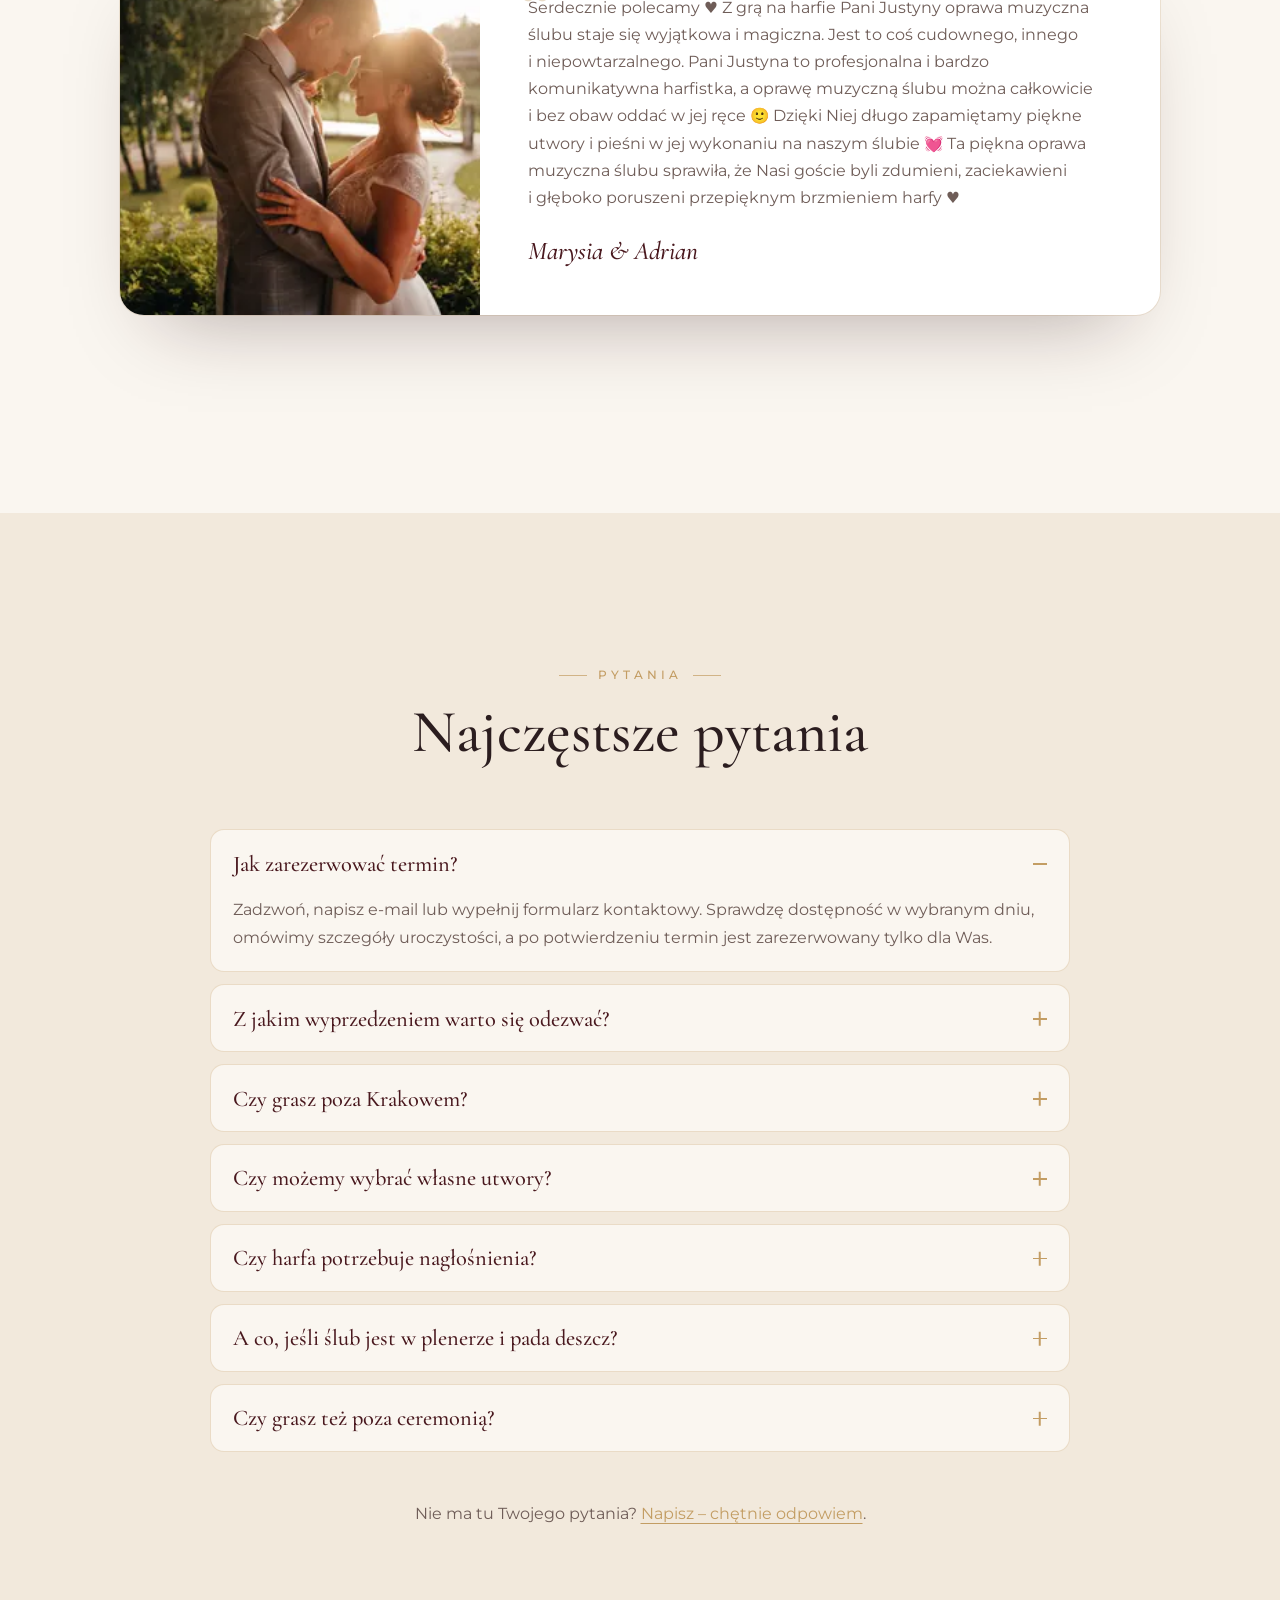
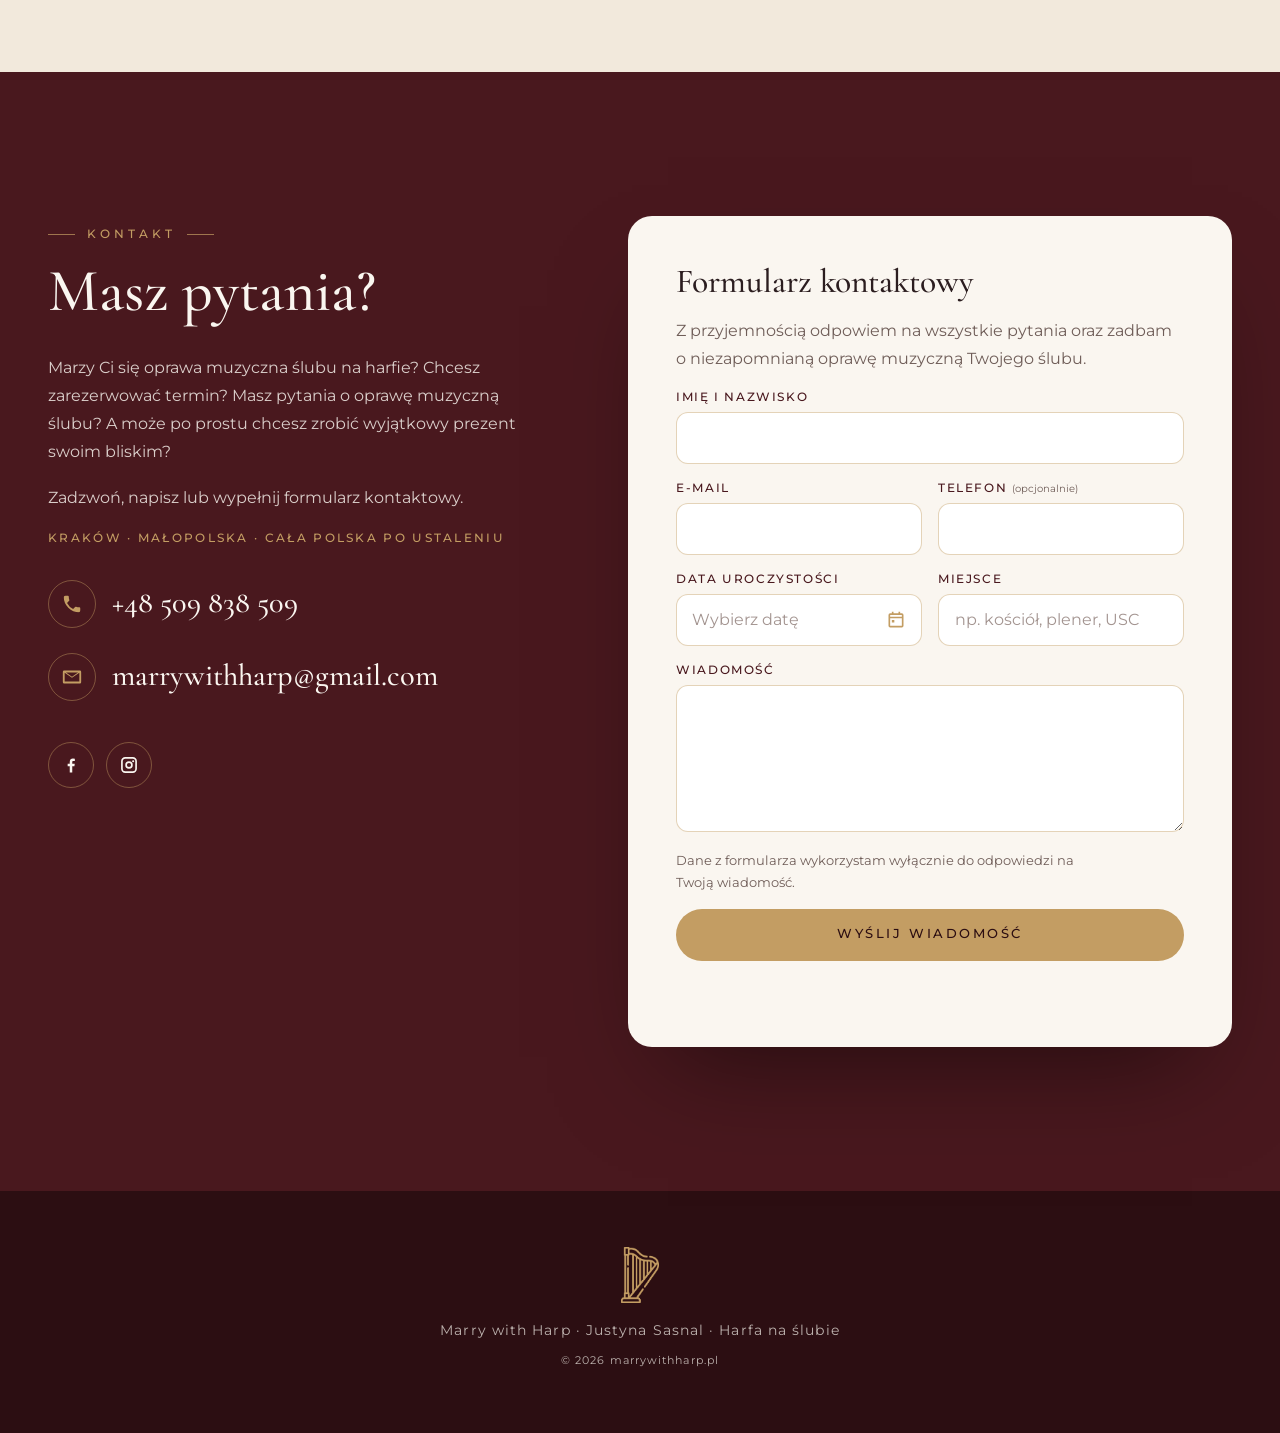
==== commit 8d76434d: "Desktop: gallery is a normal strip with arrows and progress, no scroll-pinning" ====
--- a/index.html
+++ b/index.html
@@ -155,7 +155,7 @@
           <p class="eyebrow reveal">Posłuchaj</p>
           <h2 id="listen-title" class="reveal">Tak może brzmieć oprawa muzyczna Twojego ślubu…</h2>
         </header>
-        <div class="videos" id="videos-track">
+        <div class="videos">
           <figure class="video-card">
             <video controls preload="none" playsinline poster="assets/img/poster-wejscie-pary-mlodej.webp" width="720" height="1280">
               <source src="assets/video/wejscie-pary-mlodej.mp4" type="video/mp4">
@@ -205,11 +205,6 @@
             </video>
             <figcaption>Ceremonia w plenerze</figcaption>
           </figure>
-        </div>
-        <div class="carousel-nav" data-track="videos-track" style="--count: 8">
-          <button class="carousel-nav__btn" type="button" data-dir="-1" aria-controls="videos-track" aria-label="Poprzedni film">‹</button>
-          <div class="carousel-nav__bar" aria-hidden="true"><span></span></div>
-          <button class="carousel-nav__btn" type="button" data-dir="1" aria-controls="videos-track" aria-label="Następny film">›</button>
         </div>
       </div>
     </section>
@@ -222,7 +217,7 @@
           <h2 id="repertoire-title" class="reveal">Od klasyki po Waszą ulubioną piosenkę</h2>
           <p class="reveal">Muzykę dobieram razem z Parą Młodą do każdego momentu uroczystości – od wejścia, przez przysięgę, po życzenia. Oto kilka propozycji z mojego repertuaru.</p>
         </header>
-        <div class="rep-grid" id="rep-track">
+        <div class="rep-grid">
           <article class="rep-card">
             <span class="rep-card__num" aria-hidden="true">01</span>
             <h3>Klasyka</h3>
@@ -270,11 +265,10 @@
             </ul>
           </article>
         </div>
-        <div class="carousel-nav" data-track="rep-track" style="--count: 4">
-          <button class="carousel-nav__btn" type="button" data-dir="-1" aria-controls="rep-track" aria-label="Poprzednia kategoria">‹</button>
-          <div class="carousel-nav__bar" aria-hidden="true"><span></span></div>
-          <button class="carousel-nav__btn" type="button" data-dir="1" aria-controls="rep-track" aria-label="Następna kategoria">›</button>
-        </div>
+        <p class="swipe-hint">
+          <span class="hint-arrow" aria-hidden="true"></span>
+          <span>Przesuń w bok, aby zobaczyć więcej utworów</span>
+        </p>
         <p class="rep-note reveal">Nie widzisz swojego utworu? Przygotuję aranżację na życzenie – <a href="#kontakt">napisz do mnie</a>.</p>
       </div>
     </section>
@@ -286,8 +280,8 @@
         <h2 id="gallery-title" class="reveal">Oprawa muzyczna ślubu w obiektywie</h2>
         <p class="reveal">Jako harfistka, miałam zaszczyt i przyjemność uświetnić wiele wyjątkowych uroczystości. Harfa pięknie wpasowuje się nie tylko muzycznie, ale również wizualnie w scenerię ślubną. Taka wyjątkowa oprawa muzyczna ślubu z pewnością zapadnie wszystkim w pamięci.</p>
       </header>
-      <div class="gallery__pin">
-        <div class="gallery__sticky">
+      <div class="gallery__stage">
+        <div class="gallery__viewport">
           <ul class="gallery__track">
             <li><a href="assets/img/ceremonia-plenerowa-para-1100.webp"><img src="assets/img/ceremonia-plenerowa-para-600.webp" srcset="assets/img/ceremonia-plenerowa-para-600.webp 600w, assets/img/ceremonia-plenerowa-para-1100.webp 1100w" sizes="50vh" width="600" height="800" loading="lazy" alt="Para Młoda składa przysięgę, obok harfistka podczas ceremonii w plenerze"></a></li>
             <li><a href="assets/img/harfa-taras-wawel-1100.webp"><img src="assets/img/harfa-taras-wawel-600.webp" srcset="assets/img/harfa-taras-wawel-600.webp 600w, assets/img/harfa-taras-wawel-1100.webp 1100w" sizes="42vh" width="600" height="901" loading="lazy" alt="Harfistka na tarasie z widokiem na Wawel"></a></li>
@@ -304,13 +298,14 @@
             <li><a href="assets/img/slub-cywilny-palac-1600.webp"><img src="assets/img/slub-cywilny-palac-600.webp" srcset="assets/img/slub-cywilny-palac-600.webp 600w, assets/img/slub-cywilny-palac-1100.webp 1100w, assets/img/slub-cywilny-palac-1600.webp 1600w" sizes="85vh" width="1100" height="826" loading="lazy" alt="Harfistka w sali ślubów w pałacu"></a></li>
             <li><a href="assets/img/harfa-swieta-2200.webp"><img src="assets/img/harfa-swieta-800.webp" srcset="assets/img/harfa-swieta-800.webp 800w, assets/img/harfa-swieta-1400.webp 1400w" sizes="82vh" width="800" height="612" loading="lazy" alt="Harfistka przy harfie w świątecznej scenerii"></a></li>
           </ul>
-          <div class="gallery__progress" aria-hidden="true"><span></span></div>
-          <p class="gallery__hint">
-            <span class="hint-arrow" aria-hidden="true"></span>
-            <span class="hint-text--scroll">Przewijaj dalej, aby obejrzeć całą galerię</span>
-            <span class="hint-text--swipe">Przesuń w bok, aby zobaczyć więcej zdjęć</span>
-          </p>
-        </div>
+          <button class="gallery__arrow gallery__arrow--prev" type="button" aria-label="Poprzednie zdjęcia" hidden>‹</button>
+          <button class="gallery__arrow gallery__arrow--next" type="button" aria-label="Następne zdjęcia" hidden>›</button>
+        </div>
+        <div class="gallery__progress" aria-hidden="true"><span></span></div>
+        <p class="swipe-hint">
+          <span class="hint-arrow" aria-hidden="true"></span>
+          <span>Przesuń w bok, aby zobaczyć więcej zdjęć</span>
+        </p>
       </div>
     </section>
 
--- a/assets/css/style.css
+++ b/assets/css/style.css
@@ -447,31 +447,66 @@
   transition: scale .6s var(--ease);
 }
 .gallery__track a:hover img { scale: 1.04; }
-.gallery__progress { display: none; }
-
-.gallery__hint {
+/* gallery strip: native scroll-snap; ‹ › buttons and a progress line on wider screens */
+.gallery__stage { padding-bottom: clamp(3rem, 8vw, 6rem); }
+.gallery__viewport { position: relative; }
+.gallery__track[data-enhanced] { scrollbar-width: none; overscroll-behavior-x: contain; }
+.gallery__track[data-enhanced]::-webkit-scrollbar { display: none; }
+.gallery__arrow, .gallery__progress { display: none; }
+
+/* swipe hint (phones: gallery, repertoire) */
+.swipe-hint {
   display: flex; align-items: center; justify-content: center; gap: .8rem;
   margin: 0 auto; padding-inline: var(--gutter); text-align: center;
   font: 500 .72rem/1.4 var(--sans); letter-spacing: .2em; text-transform: uppercase;
   color: var(--wine);
 }
-.gallery__hint .hint-arrow {
+.repertoire .swipe-hint { color: var(--gold-soft); }
+.swipe-hint .hint-arrow {
   flex: none; width: 34px; height: 34px; border-radius: 50%;
   border: 1px solid var(--gold); display: grid; place-items: center;
 }
-.gallery__hint .hint-arrow::before {
+.swipe-hint .hint-arrow::before {
   content: ""; width: 8px; height: 8px; margin-left: -3px;
   border-right: 1.5px solid var(--gold); border-bottom: 1.5px solid var(--gold);
   rotate: -45deg;                       /* → : swipe sideways */
 }
-.hint-text--scroll { display: none; }
 @media (prefers-reduced-motion: no-preference) {
-  .gallery__hint .hint-arrow::before { animation: hint-nudge-x 1.6s var(--ease) infinite; }
+  .swipe-hint .hint-arrow::before { animation: hint-nudge-x 1.6s var(--ease) infinite; }
   @keyframes hint-nudge-x { 50% { translate: 4px 0; } }
 }
 
 @media (max-width: 640px) {
-  .gallery__track img { height: calc(var(--app-h) * .6); }
+  /* every photo fits the screen (wide ones shrink instead of overflowing),
+     so the neighbours always peek out on both sides */
+  .gallery__track { padding-inline: 12vw; scroll-padding-inline: 12vw; align-items: center; overscroll-behavior-x: contain; scrollbar-width: none; }
+  .gallery__track img { height: auto; width: auto; max-width: 76vw; max-height: calc(var(--app-h) * .6); }
+  .gallery__track::-webkit-scrollbar { display: none; }
+}
+@media (min-width: 641px) {
+  .swipe-hint { display: none; }
+  .gallery__arrow {
+    position: absolute; top: calc(50% - .5rem); translate: 0 -50%; z-index: 1;
+    width: 56px; height: 56px; padding: 0 0 4px; border-radius: 50%;
+    border: 1px solid var(--line); background: rgb(44 14 18 / .72); color: var(--cream);
+    font: 300 2.4rem/1 var(--serif); cursor: pointer;
+    display: grid; place-items: center;
+    transition: background-color .25s var(--ease), color .25s var(--ease), opacity .25s var(--ease);
+  }
+  .gallery__arrow[hidden] { display: none; }
+  .gallery__arrow:hover { background: var(--gold); color: var(--wine-deep); }
+  .gallery__arrow:disabled { opacity: 0; pointer-events: none; }
+  .gallery__arrow--prev { left: clamp(.75rem, 2vw, 1.75rem); }
+  .gallery__arrow--next { right: clamp(.75rem, 2vw, 1.75rem); }
+  .gallery__progress {
+    display: block; width: min(100% - 2 * var(--gutter), 420px); height: 1px;
+    margin: .5rem auto 0; background: var(--line);
+  }
+  .gallery__progress span {
+    display: block; height: 100%; background: var(--gold);
+    transform-origin: left; scale: var(--progress, 0) 1;
+    transition: scale .25s var(--ease);
+  }
 }
 
 /* ---------- Reviews ---------- */
@@ -538,46 +573,6 @@
   }
   .rep-grid::-webkit-scrollbar { display: none; }
   .rep-card { flex: 0 0 76vw; scroll-snap-align: center; }
-}
-
-/* ---------- Carousel controls (phones: videos + repertoire) ---------- */
-.carousel-nav { display: none; }
-@media (max-width: 640px) {
-  .carousel-nav {
-    display: flex; align-items: center; gap: 1rem;
-    margin: .5rem auto 0; max-width: 340px; color: var(--wine);
-  }
-  .repertoire .carousel-nav { color: var(--gold-soft); }
-  .carousel-nav__btn {
-    flex: none; width: 46px; height: 46px; border-radius: 50%; padding: 0 0 3px;
-    display: grid; place-items: center; cursor: pointer;
-    font: 300 2rem/1 var(--serif); color: inherit;
-    background: transparent; border: 1px solid var(--gold);
-    transition: background-color .25s var(--ease), opacity .25s var(--ease);
-  }
-  .carousel-nav__btn:active { background: var(--gold); color: var(--wine-deep); }
-  .carousel-nav__btn:disabled { opacity: .3; cursor: default; }
-  .carousel-nav__bar {
-    flex: 1; height: 2px; border-radius: 2px; overflow: hidden;
-    background: color-mix(in srgb, var(--gold) 25%, transparent);
-    visibility: hidden;              /* shown only when the thumb can follow the scroll */
-  }
-  .carousel-nav__bar span {
-    display: block; height: 100%; width: calc(100% / var(--count));
-    background: var(--gold); border-radius: inherit;
-  }
-  /* the thumb is driven by the carousel's own horizontal scroll */
-  @supports (animation-timeline: scroll()) {
-    .listen .container { timeline-scope: --videos-x; }
-    .videos { scroll-timeline: --videos-x inline; }
-    .repertoire .container { timeline-scope: --rep-x; }
-    .rep-grid { scroll-timeline: --rep-x inline; }
-    .carousel-nav__bar { visibility: visible; }
-    .carousel-nav__bar span { animation: thumb linear both; }
-    [data-track="videos-track"] .carousel-nav__bar span { animation-timeline: --videos-x; }
-    [data-track="rep-track"] .carousel-nav__bar span { animation-timeline: --rep-x; }
-    @keyframes thumb { to { translate: calc((var(--count) - 1) * 100%) 0; } }
-  }
 }
 
 /* ---------- FAQ ---------- */
@@ -975,61 +970,12 @@
       }
     }
 
-    /* --- Gallery: vertical scroll drives a pinned horizontal track --- */
-    .gallery__pin {
-      view-timeline: --gallery block;
-      view-timeline-inset: 0px;   /* don't shrink by scroll-padding-top (header) */
-      height: calc(var(--app-h) * 6);
-    }
-    .gallery__sticky {
-      position: sticky; top: 0;
-      height: var(--app-h);
-      display: flex; flex-direction: column; justify-content: center; gap: 1.5rem;
-      overflow: clip;
-    }
-    .gallery__track {
-      overflow: visible; scroll-snap-type: none;
-      width: max-content;
-      padding: 0 8vw;
-      animation: gallery-slide linear both;
-      animation-timeline: --gallery;
-      animation-range: contain 0% contain 100%;
-    }
-    @keyframes gallery-slide {
-      to { translate: calc(-100% + 100vw) 0; }
-    }
-    .gallery__track img { height: min(calc(var(--app-h) * .62), 600px); }
-    .gallery__progress {
-      display: block; width: min(100% - 2 * var(--gutter), 420px); height: 1px; margin-inline: auto;
-      background: var(--line);
-    }
-    .gallery__progress span {
-      display: block; height: 100%; background: var(--gold); transform-origin: left;
-      animation: progress linear both;
-      animation-timeline: --gallery;
-      animation-range: contain 0% contain 100%;
-    }
-    /* Hint: "keep scrolling" while pinned, fades out as the last photo arrives */
-    .hint-text--swipe { display: none; }
-    .hint-text--scroll { display: inline; }
-    .gallery__hint .hint-arrow::before {
-      margin: -3px 0 0; rotate: 45deg;     /* ↓ : keep scrolling */
-      animation: hint-nudge-y 1.6s var(--ease) infinite;
-    }
-    @keyframes hint-nudge-y { 50% { translate: 0 4px; } }
-    .gallery__hint {
-      animation: hint-fade linear both;
-      animation-timeline: --gallery;
-      animation-range: contain 0% contain 100%;
-    }
-    @keyframes hint-fade {
-      0%, 80% { opacity: 1; }
-      95%, 100% { opacity: 0; }
-    }
+    /* --- Gallery (phones): swipe carousel with the same focus effect as the videos --- */
     @media (max-width: 640px) {
-      .gallery__pin { height: calc(var(--app-h) * 7); }
-      .gallery__track { padding: 0 10vw; }
-      .gallery__track img { height: calc(var(--app-h) * .6); }
+      .gallery__track li {
+        animation: card-focus linear both;
+        animation-timeline: view(inline);
+      }
     }
 
     /* --- Reviews: stacking cards (only where a card fits on screen) --- */
@@ -1082,12 +1028,15 @@
       animation-range: cover;
     }
     @keyframes num-drift { from { translate: 0 18px; } to { translate: 0 -18px; } }
+    /* Phones: native swipe carousel, same focus effect as the videos
+       (the cards/photos scale by their position in the scroller) */
     @media (max-width: 640px) {
       .rep-card {
         animation: card-focus linear both;
         animation-timeline: view(inline);
         animation-range: normal;
       }
+      .rep-card__num { animation: none; }
     }
 
     /* --- FAQ: questions slide in one by one --- */
